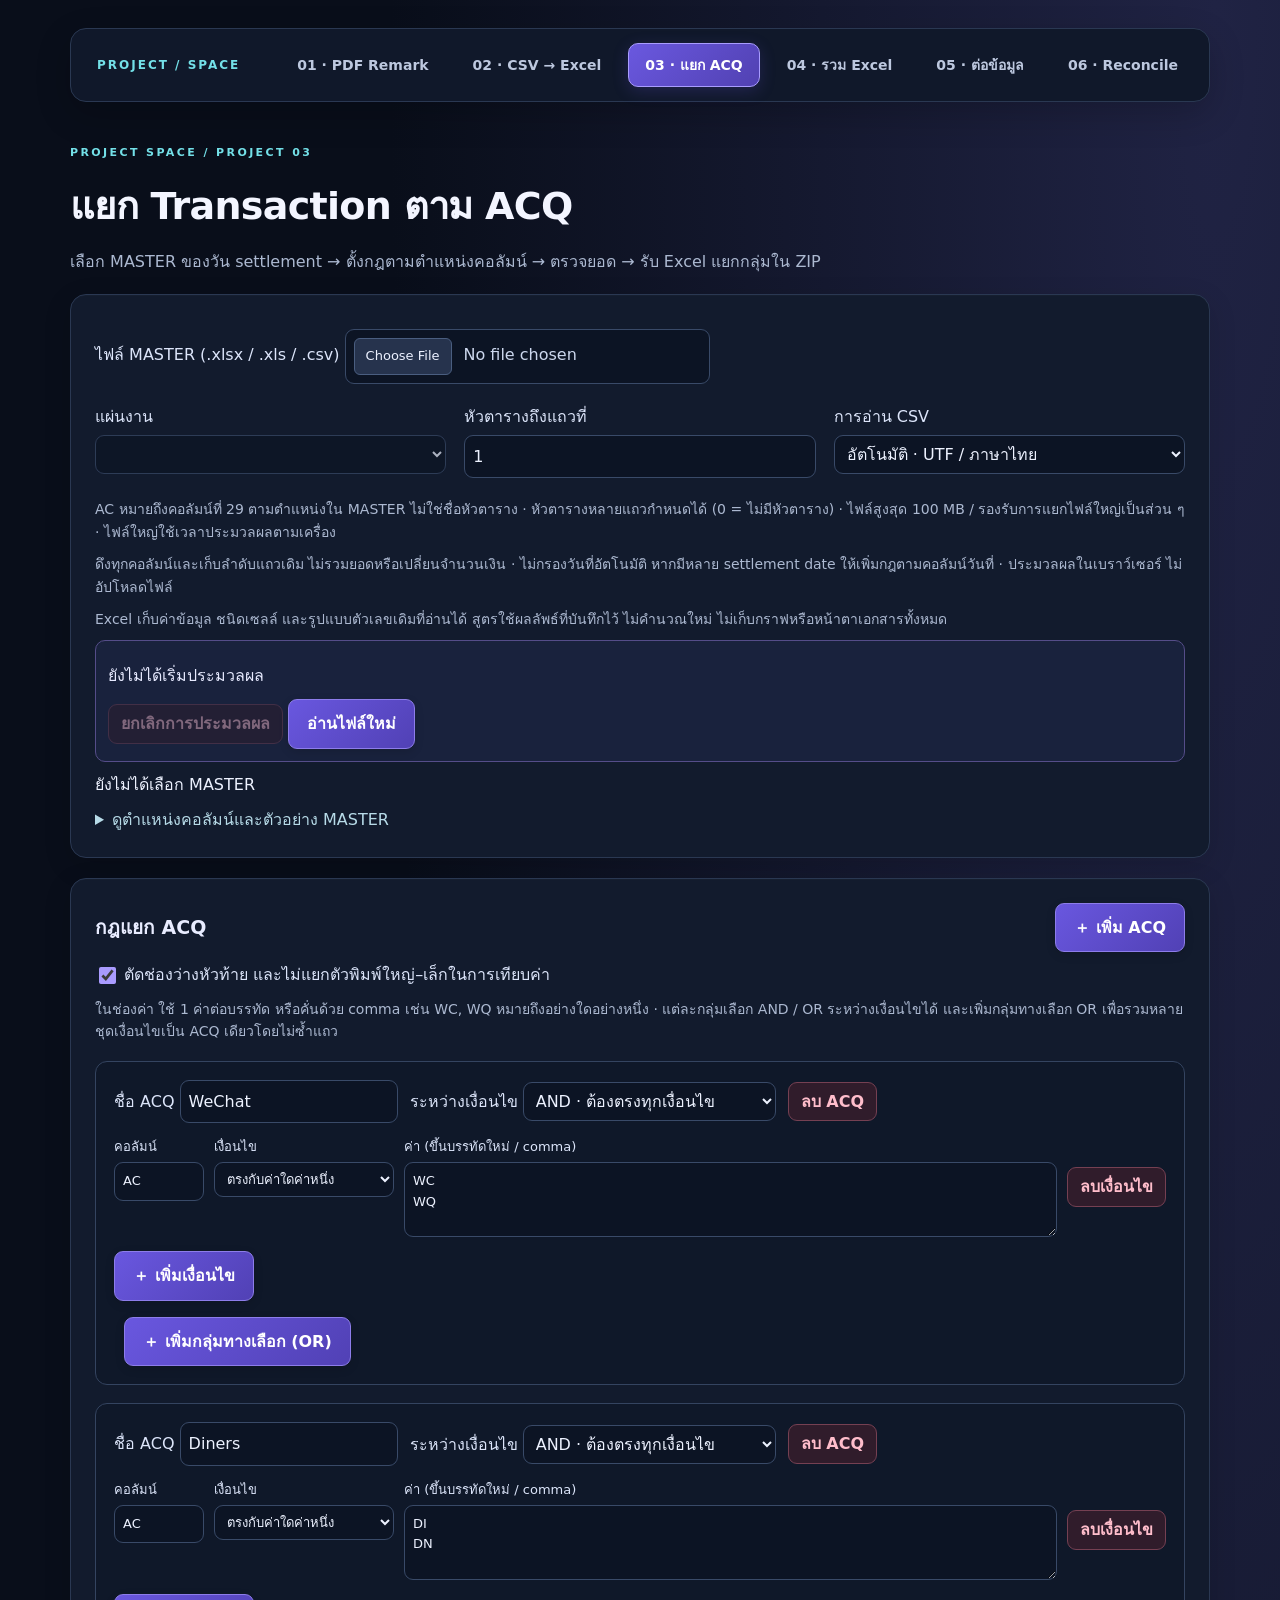
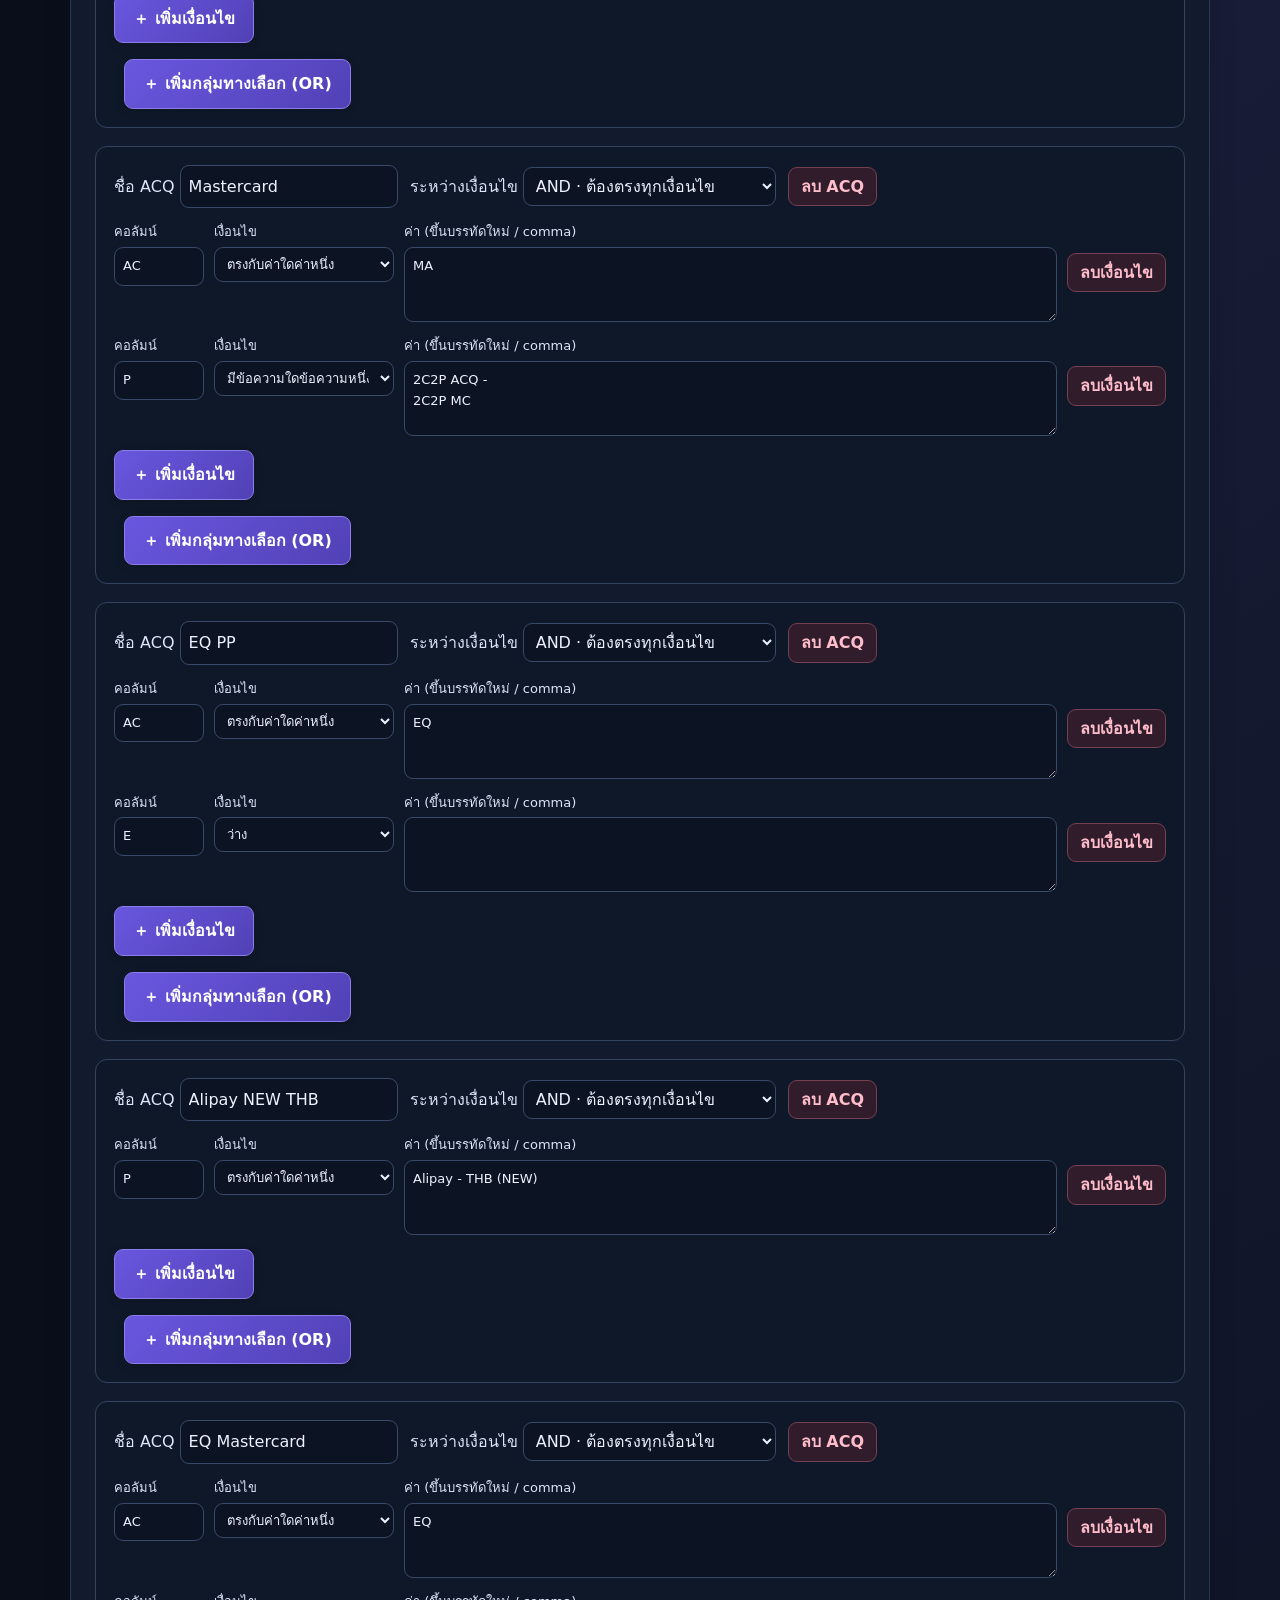
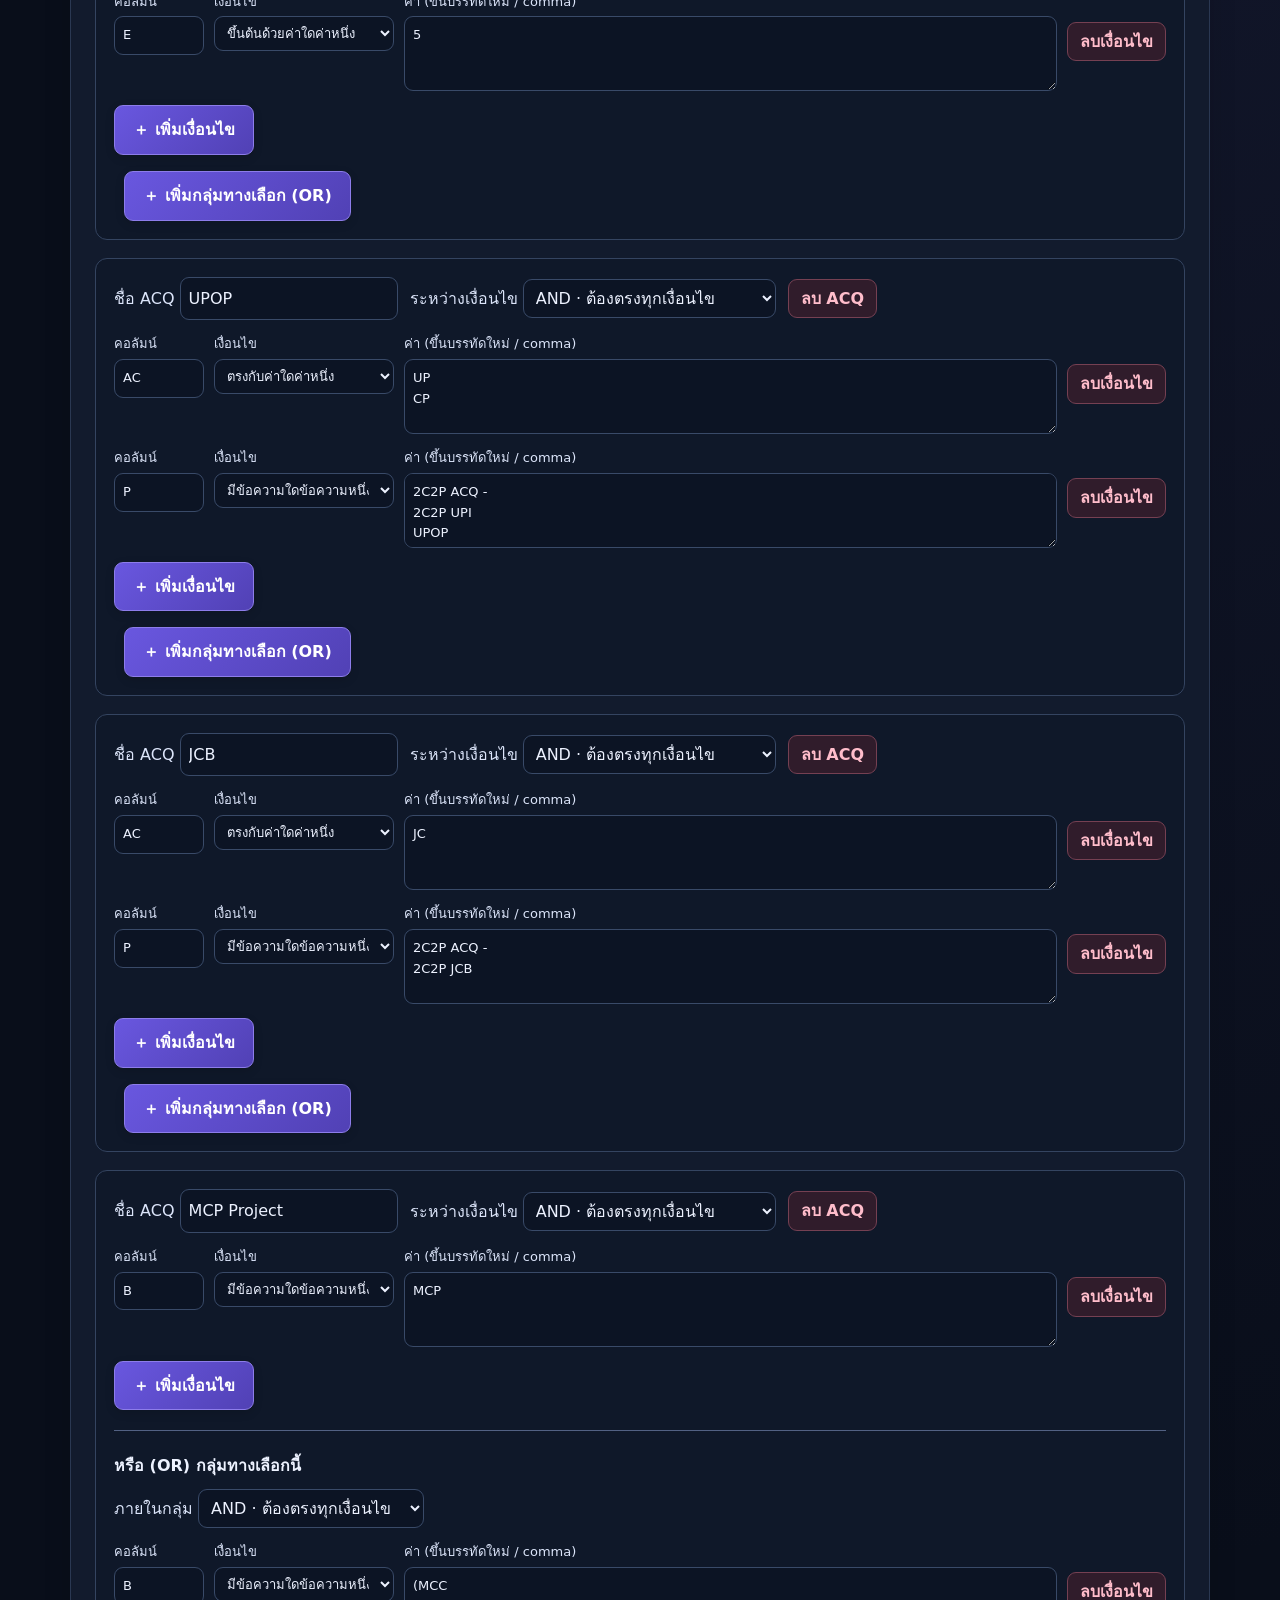
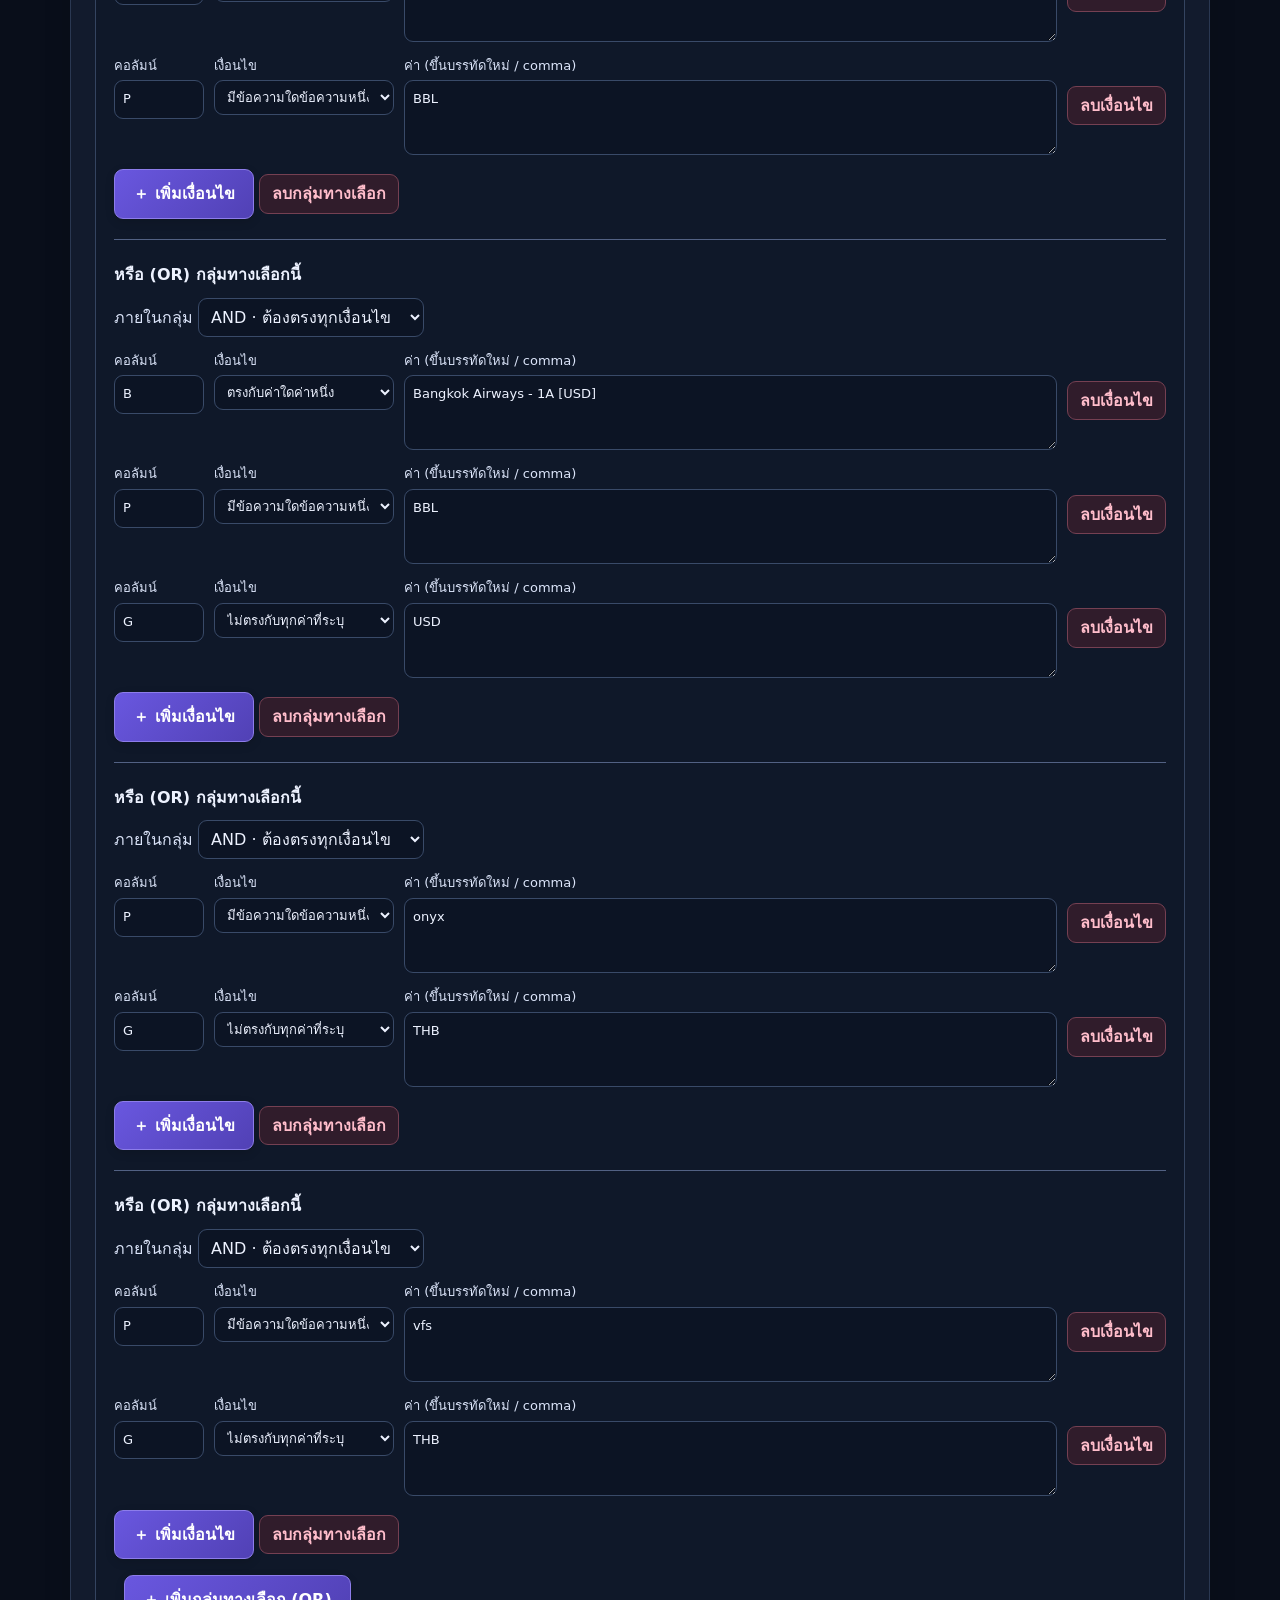
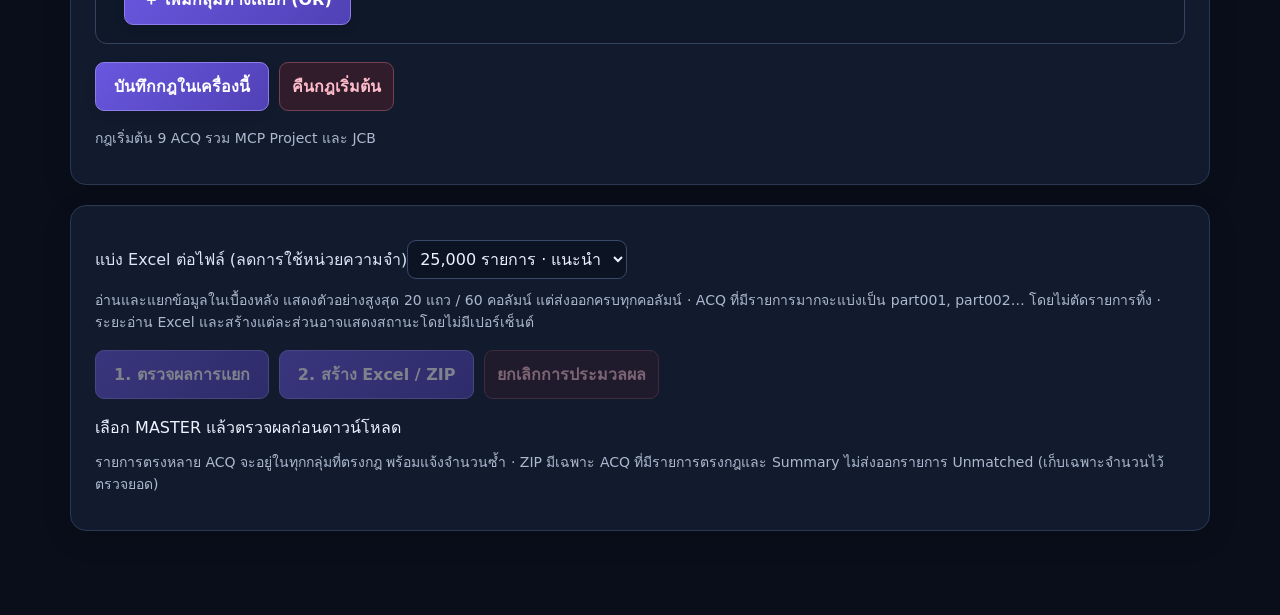
==== acq-split.html @ 9fca5c69 "Remove project 07 funding prototype from website" ====
<!doctype html><html lang="th"><head><meta charset="utf-8"><meta name="viewport" content="width=device-width,initial-scale=1"><title>Project 03 · แยก ACQ</title><link rel="stylesheet" href="style.css"><link rel="stylesheet" href="csv-excel.css"><link rel="stylesheet" href="acq-split.css?v=large-1"><script defer src="vendor/papaparse.min.js"></script><script defer src="vendor/xlsx.full.min.js"></script><script defer src="vendor/jszip.min.js"></script><script defer src="acq-split.js?v=mcp-1"></script><link rel="stylesheet" href="theme.css?v=dark-1"></head><body><main><nav aria-label="เลือกโปรเจกต์"><a href="index.html">01 · PDF Remark</a><a href="csv-excel.html">02 · CSV → Excel</a><a href="acq-split.html" aria-current="page">03 · แยก ACQ</a><a href="merge-excel.html">04 · รวม Excel</a><a href="append-excel.html">05 · ต่อข้อมูล</a><a href="reconcile.html">06 · Reconcile</a></nav><span class="eyebrow">PROJECT SPACE / PROJECT 03</span><h1>แยก Transaction ตาม ACQ</h1><p>เลือก MASTER ของวัน settlement → ตั้งกฎตามตำแหน่งคอลัมน์ → ตรวจยอด → รับ Excel แยกกลุ่มใน ZIP</p><section class="panel"><label>ไฟล์ MASTER (.xlsx / .xls / .csv) <input id="master" type="file" accept=".xlsx,.xls,.csv"></label><div class="csv-controls"><label>แผ่นงาน<select id="masterSheet" disabled></select></label><label>หัวตารางถึงแถวที่<input id="headerEnd" type="number" min="0" max="100" value="1"></label><label>การอ่าน CSV<select id="masterEncoding"><option value="auto">อัตโนมัติ · UTF / ภาษาไทย</option><option value="utf-8">UTF-8</option><option value="windows-874">Windows-874 / TIS-620</option><option value="utf-16le">UTF-16 LE</option><option value="utf-16be">UTF-16 BE</option></select></label></div><p class="muted">AC หมายถึงคอลัมน์ที่ 29 ตามตำแหน่งใน MASTER ไม่ใช่ชื่อหัวตาราง · หัวตารางหลายแถวกำหนดได้ (0 = ไม่มีหัวตาราง) · ไฟล์สูงสุด 100 MB / รองรับการแยกไฟล์ใหญ่เป็นส่วน ๆ · ไฟล์ใหญ่ใช้เวลาประมวลผลตามเครื่อง</p><p class="muted">ดึงทุกคอลัมน์และเก็บลำดับแถวเดิม ไม่รวมยอดหรือเปลี่ยนจำนวนเงิน · ไม่กรองวันที่อัตโนมัติ หากมีหลาย settlement date ให้เพิ่มกฎตามคอลัมน์วันที่ · ประมวลผลในเบราว์เซอร์ ไม่อัปโหลดไฟล์</p><p class="muted">Excel เก็บค่าข้อมูล ชนิดเซลล์ และรูปแบบตัวเลขเดิมที่อ่านได้ สูตรใช้ผลลัพธ์ที่บันทึกไว้ ไม่คำนวณใหม่ ไม่เก็บกราฟหรือหน้าตาเอกสารทั้งหมด</p><div class="work-panel"><p id="workStatus" role="status" aria-live="polite">ยังไม่ได้เริ่มประมวลผล</p><progress id="workProgress" hidden></progress><button id="cancelWork" class="remove" disabled>ยกเลิกการประมวลผล</button> <button id="reloadMaster">อ่านไฟล์ใหม่</button></div><p id="masterInfo" role="status">ยังไม่ได้เลือก MASTER</p><details><summary>ดูตำแหน่งคอลัมน์และตัวอย่าง MASTER</summary><div id="masterPreview" class="csv-preview"></div></details></section><section class="panel"><div class="row"><h2>กฎแยก ACQ</h2><button id="addGroup">＋ เพิ่ม ACQ</button></div><label><input id="normalize" type="checkbox" checked> ตัดช่องว่างหัวท้าย และไม่แยกตัวพิมพ์ใหญ่–เล็กในการเทียบค่า</label><p class="muted">ในช่องค่า ใช้ 1 ค่าต่อบรรทัด หรือคั่นด้วย comma เช่น WC, WQ หมายถึงอย่างใดอย่างหนึ่ง · แต่ละกลุ่มเลือก AND / OR ระหว่างเงื่อนไขได้ และเพิ่มกลุ่มทางเลือก OR เพื่อรวมหลายชุดเงื่อนไขเป็น ACQ เดียวโดยไม่ซ้ำแถว</p><div id="groups"></div><div class="actions"><button id="saveRules">บันทึกกฎในเครื่องนี้</button><button id="resetRules" class="remove">คืนกฎเริ่มต้น</button></div><p id="rulesStatus" role="status" class="muted">กฎเริ่มต้น 9 ACQ รวม MCP Project และ JCB</p></section><section class="panel"><label>แบ่ง Excel ต่อไฟล์ (ลดการใช้หน่วยความจำ)<select id="partRows"><option value="10000">10,000 รายการ</option><option value="25000" selected>25,000 รายการ · แนะนำ</option><option value="50000">50,000 รายการ</option></select></label><p class="muted">อ่านและแยกข้อมูลในเบื้องหลัง แสดงตัวอย่างสูงสุด 20 แถว / 60 คอลัมน์ แต่ส่งออกครบทุกคอลัมน์ · ACQ ที่มีรายการมากจะแบ่งเป็น part001, part002… โดยไม่ตัดรายการทิ้ง · ระยะอ่าน Excel และสร้างแต่ละส่วนอาจแสดงสถานะโดยไม่มีเปอร์เซ็นต์</p><div class="actions"><button id="check" disabled>1. ตรวจผลการแยก</button><button id="exportAcq" disabled>2. สร้าง Excel / ZIP</button><button id="cancelBottom" class="remove" disabled>ยกเลิกการประมวลผล</button><a id="acqDownload" hidden>ดาวน์โหลด ZIP อีกครั้ง</a></div><p id="acqStatus" role="status" aria-live="polite">เลือก MASTER แล้วตรวจผลก่อนดาวน์โหลด</p><p class="muted">รายการตรงหลาย ACQ จะอยู่ในทุกกลุ่มที่ตรงกฎ พร้อมแจ้งจำนวนซ้ำ · ZIP มีเฉพาะ ACQ ที่มีรายการตรงกฎและ Summary ไม่ส่งออกรายการ Unmatched (เก็บเฉพาะจำนวนไว้ตรวจยอด)</p><div id="result"></div></section></main></body></html>
---- style.css ----
*{box-sizing:border-box}body{margin:0;font:16px/1.6 system-ui,sans-serif;background:#f3f5fa;color:#1e2b46}main{max-width:1180px;margin:auto;padding:36px 20px}.eyebrow{font-size:12px;letter-spacing:2px;color:#5262c6;font-weight:bold}h1{margin:8px 0;font-size:34px}h2{margin:0;font-size:19px;overflow-wrap:anywhere}p{margin:10px 0}.panel,.item{background:white;border:1px solid #dce2ee;padding:24px;border-radius:16px;margin:20px 0}.muted{color:#66738b;font-size:14px}.upload,button{background:#4b59d6;color:white;border:0;border-radius:9px;padding:11px 18px;font:inherit;cursor:pointer;display:inline-block}button:disabled{opacity:.5;cursor:not-allowed}.upload input{display:block;margin-top:10px;max-width:100%}.row{display:flex;align-items:center;justify-content:space-between;gap:12px}.remove{background:#fcecec;color:#b32c40;padding:6px 12px}.editor{display:grid;grid-template-columns:300px minmax(0,1fr);gap:24px;margin-top:20px}label{display:block;margin:10px 0}input,textarea,select{font:inherit;padding:8px;border:1px solid #cbd3e4;border-radius:7px;max-width:100%}textarea{width:100%;min-height:160px;resize:vertical}input[type=number]{width:90px}.stage{position:relative;line-height:0;background:#eee;cursor:crosshair;align-self:start;overflow:hidden;border:1px solid #d3dae7}.stage canvas{display:block;width:100%;height:auto}.overlay{position:absolute;pointer-events:none;line-height:0;outline:1px dashed #5a64db}.overlay canvas{width:100%;height:100%}.error{color:#b42318!important}.note{font-size:13px;min-height:24px}.footer{display:flex;align-items:center;gap:18px;flex-wrap:wrap}.footer p{width:100%}#download{color:#384ac4}#status{white-space:pre-line}@media(max-width:750px){.editor{grid-template-columns:1fr}.panel,.item{padding:16px}main{padding:24px 12px}}
.slot-grid{display:grid;grid-template-columns:1fr 1fr;gap:24px}.slot-grid input[type=file]{display:block;width:100%;margin-top:10px}.slot-grid textarea{display:block;margin-top:10px;min-height:100px}.details{margin-top:16px}.details summary{cursor:pointer;color:#394ac2;font-weight:600}.item [hidden]{display:none!important}@media(max-width:750px){.slot-grid{grid-template-columns:1fr;gap:0}}
---- csv-excel.css ----
nav{display:flex;gap:12px;flex-wrap:wrap;margin-bottom:28px}nav a{padding:10px 16px;border:1px solid #d5dced;border-radius:9px;text-decoration:none;color:#4052b8;background:white}nav a[aria-current]{background:#4b59d6;color:white}.csv-controls{display:flex;flex-wrap:wrap;gap:18px}.csv-controls label{flex:1;min-width:180px}.csv-controls select,.csv-controls input{display:block;width:100%;margin-top:5px}.csv-preview{overflow:auto;max-height:290px;margin-top:14px}.csv-preview table{border-collapse:collapse;font-size:13px;min-width:100%}.csv-preview td{border:1px solid #dce2ee;padding:5px 9px;white-space:pre-wrap;min-width:90px}.csv-preview tr:first-child{background:#f0f3fc}.csv-info{font-size:14px;color:#586784}.csv-error{color:#b42318}.filename{overflow-wrap:anywhere}
.column-types{display:grid;grid-template-columns:repeat(auto-fit,minmax(210px,1fr));gap:12px;margin-top:12px}.column-types label{min-width:0;margin:0;padding:12px;border:1px solid #394a68;border-radius:9px}.column-types span,.column-types small{display:block;overflow-wrap:anywhere}.column-types select{width:100%;margin:8px 0}.column-types small{font-size:12px}.type-details{margin:18px 0}

.csv-preview td[data-type="number"]{text-align:right;font-variant-numeric:tabular-nums}
---- acq-split.css ----
.acq-group{border:1px solid #dce2ee;border-radius:12px;padding:18px;margin:18px 0;background:#fafbff}.group-head{display:flex;gap:12px;align-items:center;flex-wrap:wrap}.group-head input{flex:1;min-width:120px}.condition{display:grid;grid-template-columns:90px 180px minmax(140px,1fr) auto;align-items:start;gap:10px;margin:14px 0}.condition textarea{min-height:70px;height:75px}.condition label{margin:0;font-size:13px}.condition input,.condition select,.condition textarea{display:block;width:100%;margin-top:4px}.actions{display:flex;flex-wrap:wrap;gap:10px;margin:16px 0}.condition .remove{align-self:center}#masterInfo{white-space:pre-line}#result table{border-collapse:collapse;width:100%}#result th,#result td{padding:8px;border:1px solid #dce2ee;text-align:left}#result details{margin:15px 0}.col-heading{font-weight:bold;background:#e9edfc}.group-head label{margin:0}@media(max-width:700px){.condition{grid-template-columns:80px 1fr}.condition label:nth-child(3){grid-column:1/3}.condition button{grid-column:2}.group-head{align-items:stretch}}

.work-panel{position:sticky;top:8px;background:#eef1ff;border:1px solid #cbd3f2;border-radius:10px;padding:12px;z-index:2}.work-panel progress{display:block;width:100%;height:16px;margin:8px 0}.work-panel [hidden]{display:none}

.alternative{border-top:1px solid #526183;margin-top:20px;padding-top:12px}.add-alternative{margin:16px 0 0 10px}
---- theme.css ----
:root{color-scheme:dark;--bg:#090e1a;--surface:#121b2d;--field:#0c1424;--border:#2a3852;--text:#edf2ff;--muted:#acb9d1;--accent:#9c91ff;--cyan:#73e0e8}body{background:radial-gradient(ellipse at 95% 0,#202344 0,transparent 48%),var(--bg);color:var(--text);min-height:100vh}main{padding-top:28px;padding-bottom:64px}a{color:#b6adff}a:hover{color:#d4ceff}nav{display:flex;align-items:center;gap:10px;flex-wrap:wrap;margin:0 0 36px;padding:14px;border:1px solid var(--border);border-radius:16px;background:#10182a;box-shadow:0 12px 35px #0003}nav::before{content:'PROJECT / SPACE';font-size:12px;font-weight:800;letter-spacing:2px;color:var(--cyan);margin-right:auto;padding:0 12px}nav a{display:inline-flex;align-items:center;justify-content:center;min-height:44px;padding:10px 16px;background:transparent;border:1px solid transparent;border-radius:10px;text-decoration:none;font-size:14px;font-weight:600;color:#bdc8df;transition:background .15s,border-color .15s,color .15s}nav a:hover{background:#202b44;border-color:#415273;color:white}nav a[aria-current="page"]{background:linear-gradient(135deg,#6a58df,#5141b2);color:white;border-color:#a99cff;box-shadow:0 4px 16px #6652d538}.eyebrow{color:var(--cyan);font-size:11px;letter-spacing:2.4px}h1{color:#f3f5ff;font-size:clamp(27px,4vw,38px);letter-spacing:-.7px;margin:12px 0}h2{color:#e8ecff}main>p{color:var(--muted)}.panel,.item{background:var(--surface);border-color:var(--border);box-shadow:0 8px 28px #0002,inset 0 1px #ffffff04}.muted,.csv-info{color:var(--muted)}label{color:#dce5fa}input,textarea,select{background:var(--field);color:var(--text);border:1px solid #394a68;border-radius:9px;accent-color:#a99bff}input::placeholder,textarea::placeholder{color:#8f9eb8}input:focus,textarea:focus,select:focus{outline:2px solid #9c91ff;outline-offset:2px;border-color:var(--accent)}:focus-visible{outline:2px solid var(--cyan);outline-offset:4px}button,.upload{background:linear-gradient(135deg,#6957df,#5141b5);color:white;border:1px solid #8d7dea;box-shadow:0 3px 10px #0002;font-weight:600}button:hover:not(:disabled),.upload:hover{background:#7763ec;border-color:#c4baff}button:disabled{opacity:.45;box-shadow:none}.remove{background:#301c2b;color:#ffbdcb;border:1px solid #754052;box-shadow:none}.remove:hover:not(:disabled){background:#512a3c;border-color:#c2768d}input[type=file]{background:var(--field);color:#ccd7ed}input[type=file]::file-selector-button{font:inherit;font-size:13px;background:#26334d;color:#ecf1ff;border:1px solid #4a5e80;border-radius:6px;padding:7px 11px;margin-right:12px;cursor:pointer}.upload input{border-color:#8d7dea}.details summary,summary{color:#b7dbe8}.details summary{color:#b8adff}.note{color:#b6c4dc}.error,.csv-error{color:#ffb1ad!important}.acq-group{background:#0f1829;border-color:#344460}.work-panel{background:#19223d;border-color:#554d89;color:#e7eaff}.work-panel p{color:#e7eaff}.work-panel progress{accent-color:#aa9aff}.csv-preview{border-radius:9px;scrollbar-color:#485773 #101827}.csv-preview td,#result th,#result td{border-color:#34425b}.csv-preview tr:first-child,.col-heading{background:#24304b;color:#e5eaff}#result>table tr:first-child{background:#24304b}#result>table tr:nth-child(even){background:#172238}#download,#csvDownload,#acqDownload{color:#8de2df;font-weight:600}.stage{background:white;border-color:#647390;border-radius:6px}.overlay{outline-color:#7763ec}input[type=checkbox]{width:17px;height:17px;vertical-align:middle}.footer{border-top:2px solid #6656b8}::selection{background:#6656b8;color:white}@media(max-width:780px){nav::before{width:100%;margin:0;padding:2px 6px 8px}nav a{flex:1;padding:9px 10px;font-size:13px}nav{padding:10px;gap:6px;margin-bottom:26px}main{padding-top:16px}.row{flex-wrap:wrap}}@media(prefers-reduced-motion:reduce){nav a{transition:none}}
.upload{max-width:100%;overflow-wrap:anywhere}.upload input{width:100%;min-width:0}.slot-grid>*{min-width:0}
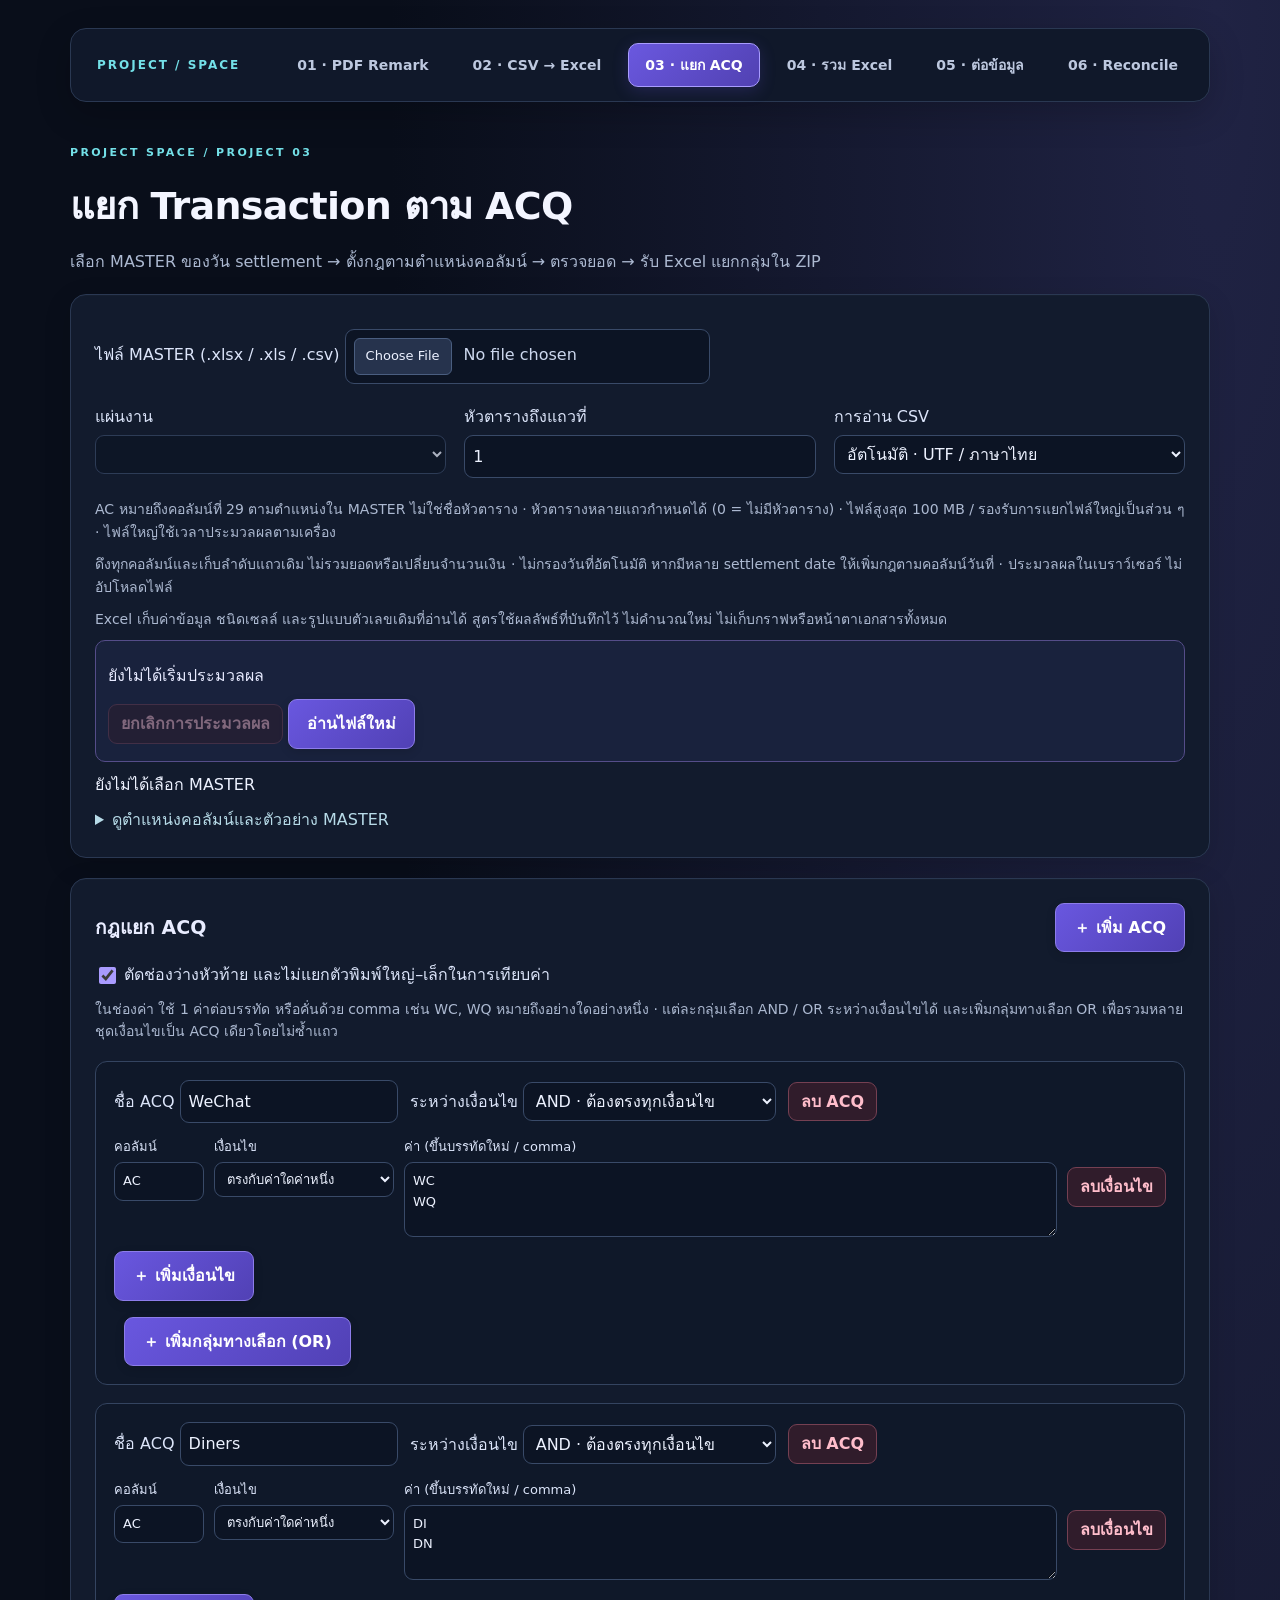
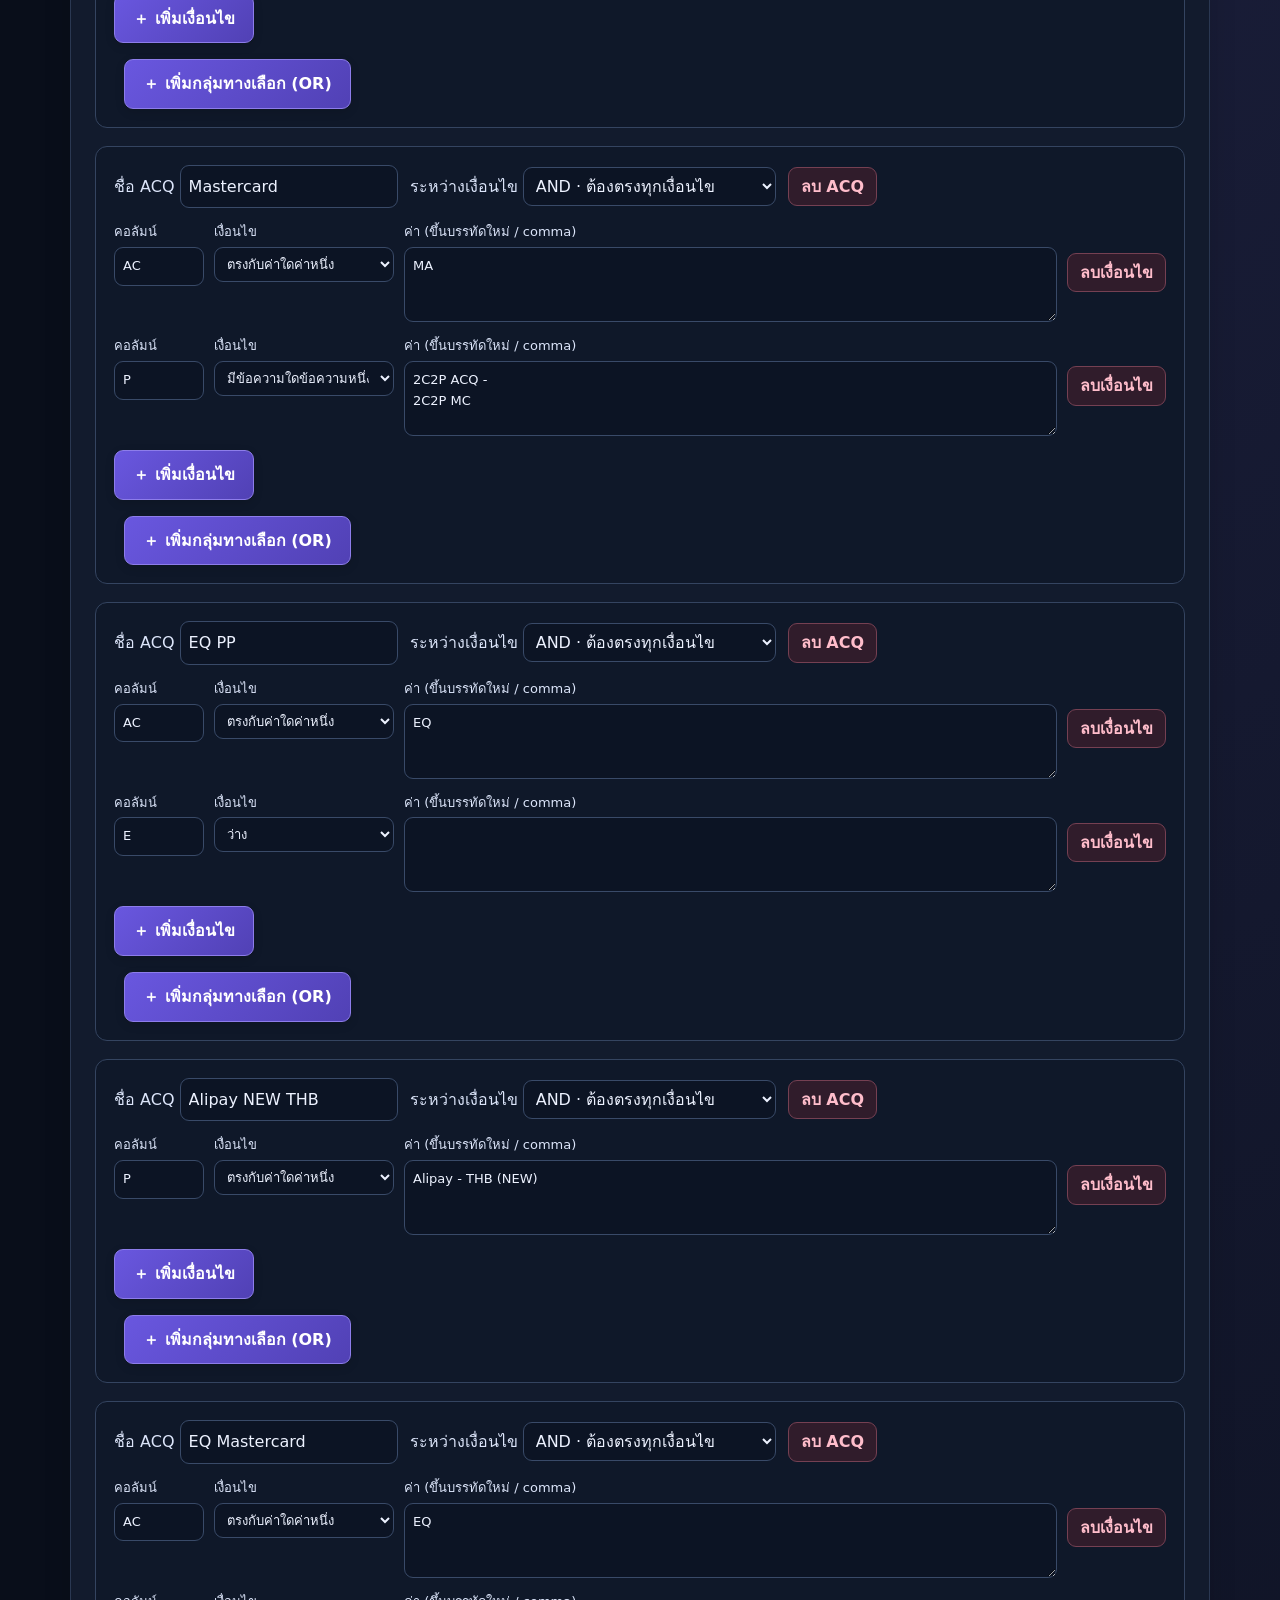
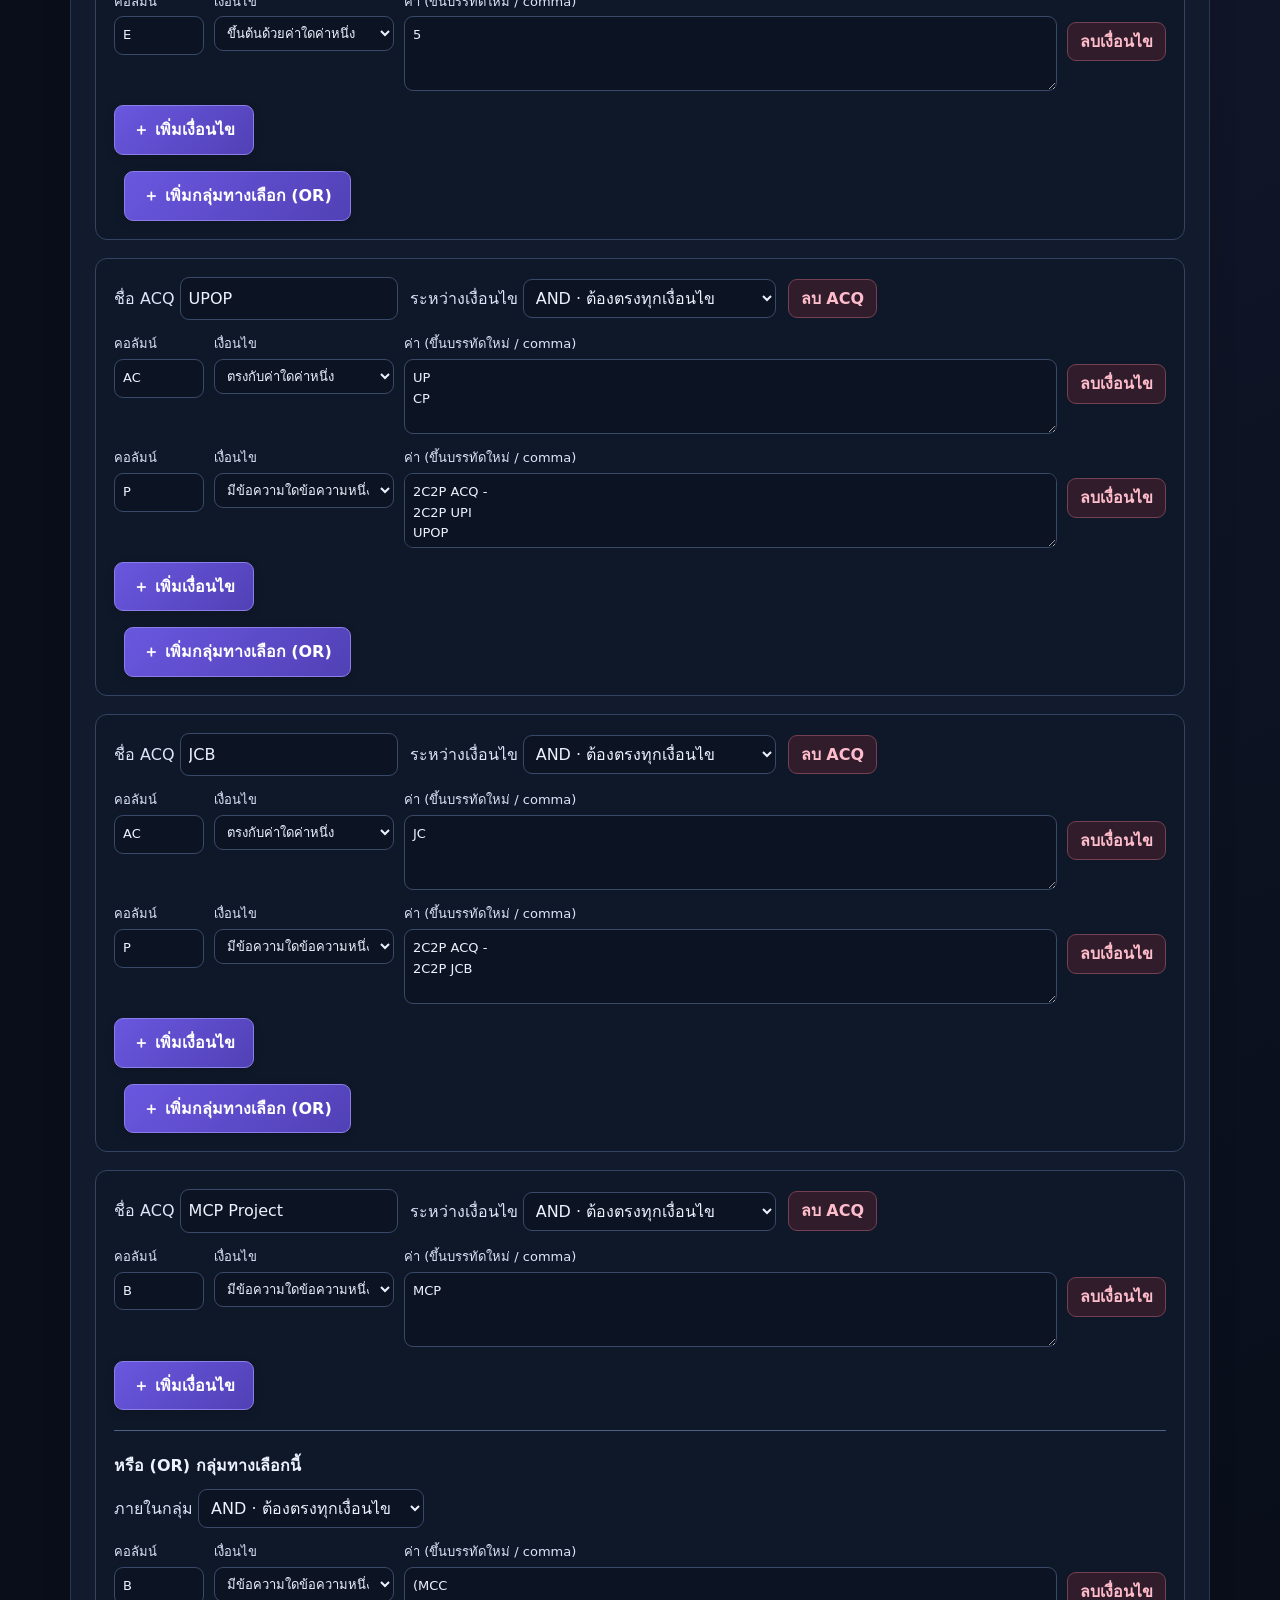
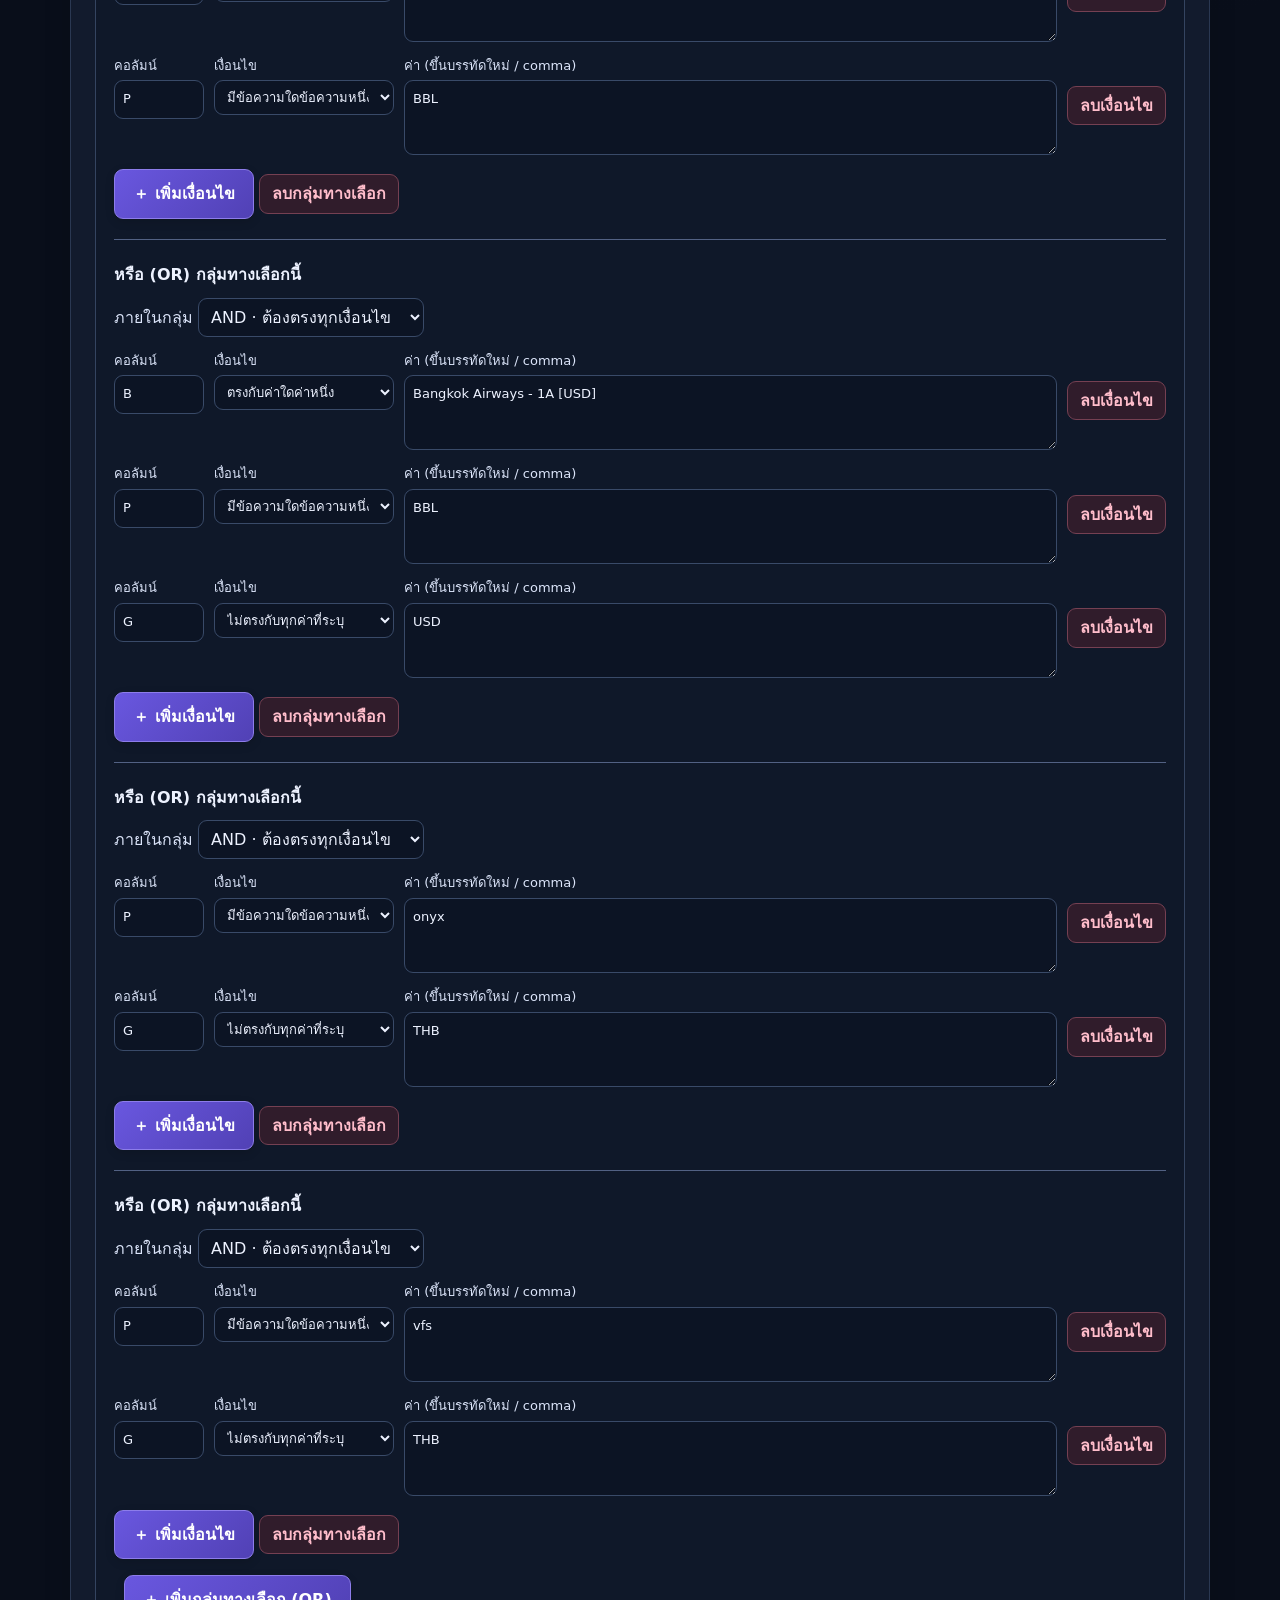
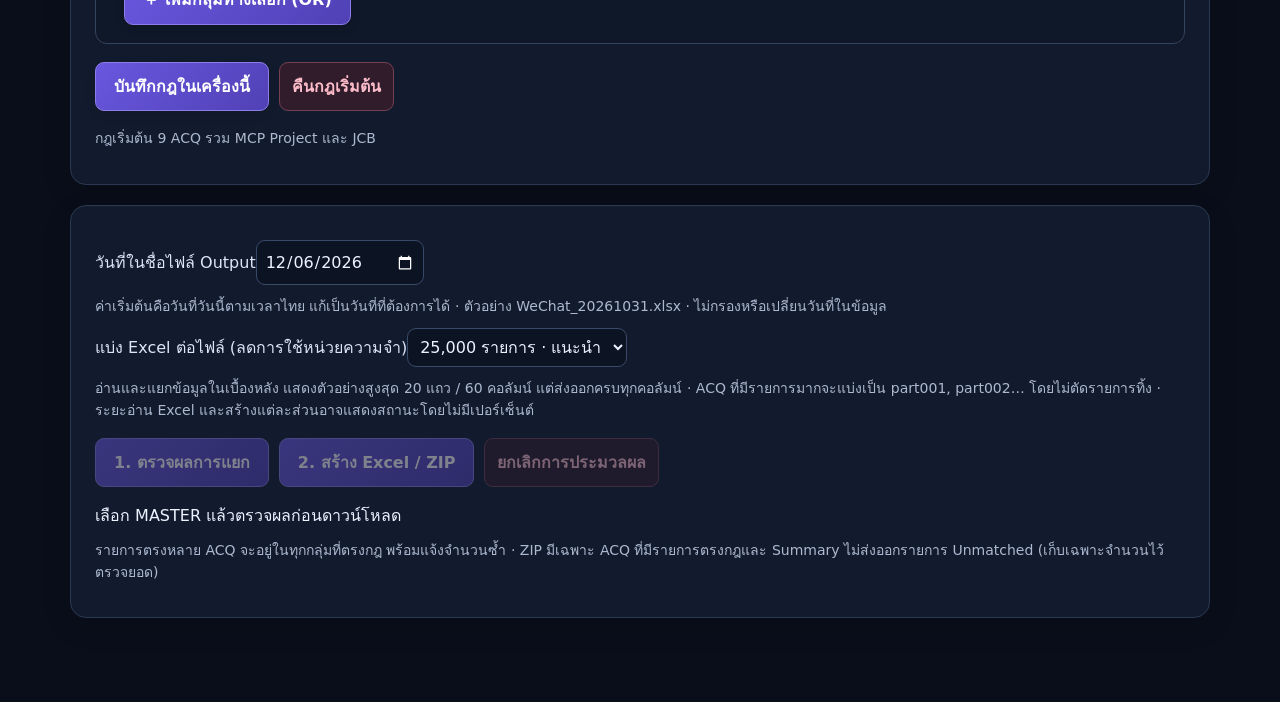
==== commit c7ee33e4: "Add selectable date to each ACQ output filename" ====
--- a/acq-split.html
+++ b/acq-split.html
@@ -1 +1 @@
-<!doctype html><html lang="th"><head><meta charset="utf-8"><meta name="viewport" content="width=device-width,initial-scale=1"><title>Project 03 · แยก ACQ</title><link rel="stylesheet" href="style.css"><link rel="stylesheet" href="csv-excel.css"><link rel="stylesheet" href="acq-split.css?v=large-1"><script defer src="vendor/papaparse.min.js"></script><script defer src="vendor/xlsx.full.min.js"></script><script defer src="vendor/jszip.min.js"></script><script defer src="acq-split.js?v=mcp-1"></script><link rel="stylesheet" href="theme.css?v=dark-1"></head><body><main><nav aria-label="เลือกโปรเจกต์"><a href="index.html">01 · PDF Remark</a><a href="csv-excel.html">02 · CSV → Excel</a><a href="acq-split.html" aria-current="page">03 · แยก ACQ</a><a href="merge-excel.html">04 · รวม Excel</a><a href="append-excel.html">05 · ต่อข้อมูล</a><a href="reconcile.html">06 · Reconcile</a></nav><span class="eyebrow">PROJECT SPACE / PROJECT 03</span><h1>แยก Transaction ตาม ACQ</h1><p>เลือก MASTER ของวัน settlement → ตั้งกฎตามตำแหน่งคอลัมน์ → ตรวจยอด → รับ Excel แยกกลุ่มใน ZIP</p><section class="panel"><label>ไฟล์ MASTER (.xlsx / .xls / .csv) <input id="master" type="file" accept=".xlsx,.xls,.csv"></label><div class="csv-controls"><label>แผ่นงาน<select id="masterSheet" disabled></select></label><label>หัวตารางถึงแถวที่<input id="headerEnd" type="number" min="0" max="100" value="1"></label><label>การอ่าน CSV<select id="masterEncoding"><option value="auto">อัตโนมัติ · UTF / ภาษาไทย</option><option value="utf-8">UTF-8</option><option value="windows-874">Windows-874 / TIS-620</option><option value="utf-16le">UTF-16 LE</option><option value="utf-16be">UTF-16 BE</option></select></label></div><p class="muted">AC หมายถึงคอลัมน์ที่ 29 ตามตำแหน่งใน MASTER ไม่ใช่ชื่อหัวตาราง · หัวตารางหลายแถวกำหนดได้ (0 = ไม่มีหัวตาราง) · ไฟล์สูงสุด 100 MB / รองรับการแยกไฟล์ใหญ่เป็นส่วน ๆ · ไฟล์ใหญ่ใช้เวลาประมวลผลตามเครื่อง</p><p class="muted">ดึงทุกคอลัมน์และเก็บลำดับแถวเดิม ไม่รวมยอดหรือเปลี่ยนจำนวนเงิน · ไม่กรองวันที่อัตโนมัติ หากมีหลาย settlement date ให้เพิ่มกฎตามคอลัมน์วันที่ · ประมวลผลในเบราว์เซอร์ ไม่อัปโหลดไฟล์</p><p class="muted">Excel เก็บค่าข้อมูล ชนิดเซลล์ และรูปแบบตัวเลขเดิมที่อ่านได้ สูตรใช้ผลลัพธ์ที่บันทึกไว้ ไม่คำนวณใหม่ ไม่เก็บกราฟหรือหน้าตาเอกสารทั้งหมด</p><div class="work-panel"><p id="workStatus" role="status" aria-live="polite">ยังไม่ได้เริ่มประมวลผล</p><progress id="workProgress" hidden></progress><button id="cancelWork" class="remove" disabled>ยกเลิกการประมวลผล</button> <button id="reloadMaster">อ่านไฟล์ใหม่</button></div><p id="masterInfo" role="status">ยังไม่ได้เลือก MASTER</p><details><summary>ดูตำแหน่งคอลัมน์และตัวอย่าง MASTER</summary><div id="masterPreview" class="csv-preview"></div></details></section><section class="panel"><div class="row"><h2>กฎแยก ACQ</h2><button id="addGroup">＋ เพิ่ม ACQ</button></div><label><input id="normalize" type="checkbox" checked> ตัดช่องว่างหัวท้าย และไม่แยกตัวพิมพ์ใหญ่–เล็กในการเทียบค่า</label><p class="muted">ในช่องค่า ใช้ 1 ค่าต่อบรรทัด หรือคั่นด้วย comma เช่น WC, WQ หมายถึงอย่างใดอย่างหนึ่ง · แต่ละกลุ่มเลือก AND / OR ระหว่างเงื่อนไขได้ และเพิ่มกลุ่มทางเลือก OR เพื่อรวมหลายชุดเงื่อนไขเป็น ACQ เดียวโดยไม่ซ้ำแถว</p><div id="groups"></div><div class="actions"><button id="saveRules">บันทึกกฎในเครื่องนี้</button><button id="resetRules" class="remove">คืนกฎเริ่มต้น</button></div><p id="rulesStatus" role="status" class="muted">กฎเริ่มต้น 9 ACQ รวม MCP Project และ JCB</p></section><section class="panel"><label>แบ่ง Excel ต่อไฟล์ (ลดการใช้หน่วยความจำ)<select id="partRows"><option value="10000">10,000 รายการ</option><option value="25000" selected>25,000 รายการ · แนะนำ</option><option value="50000">50,000 รายการ</option></select></label><p class="muted">อ่านและแยกข้อมูลในเบื้องหลัง แสดงตัวอย่างสูงสุด 20 แถว / 60 คอลัมน์ แต่ส่งออกครบทุกคอลัมน์ · ACQ ที่มีรายการมากจะแบ่งเป็น part001, part002… โดยไม่ตัดรายการทิ้ง · ระยะอ่าน Excel และสร้างแต่ละส่วนอาจแสดงสถานะโดยไม่มีเปอร์เซ็นต์</p><div class="actions"><button id="check" disabled>1. ตรวจผลการแยก</button><button id="exportAcq" disabled>2. สร้าง Excel / ZIP</button><button id="cancelBottom" class="remove" disabled>ยกเลิกการประมวลผล</button><a id="acqDownload" hidden>ดาวน์โหลด ZIP อีกครั้ง</a></div><p id="acqStatus" role="status" aria-live="polite">เลือก MASTER แล้วตรวจผลก่อนดาวน์โหลด</p><p class="muted">รายการตรงหลาย ACQ จะอยู่ในทุกกลุ่มที่ตรงกฎ พร้อมแจ้งจำนวนซ้ำ · ZIP มีเฉพาะ ACQ ที่มีรายการตรงกฎและ Summary ไม่ส่งออกรายการ Unmatched (เก็บเฉพาะจำนวนไว้ตรวจยอด)</p><div id="result"></div></section></main></body></html>
+<!doctype html><html lang="th"><head><meta charset="utf-8"><meta name="viewport" content="width=device-width,initial-scale=1"><title>Project 03 · แยก ACQ</title><link rel="stylesheet" href="style.css"><link rel="stylesheet" href="csv-excel.css"><link rel="stylesheet" href="acq-split.css?v=large-1"><script defer src="vendor/papaparse.min.js"></script><script defer src="vendor/xlsx.full.min.js"></script><script defer src="vendor/jszip.min.js"></script><script defer src="acq-split.js?v=dated-1"></script><link rel="stylesheet" href="theme.css?v=dark-1"></head><body><main><nav aria-label="เลือกโปรเจกต์"><a href="index.html">01 · PDF Remark</a><a href="csv-excel.html">02 · CSV → Excel</a><a href="acq-split.html" aria-current="page">03 · แยก ACQ</a><a href="merge-excel.html">04 · รวม Excel</a><a href="append-excel.html">05 · ต่อข้อมูล</a><a href="reconcile.html">06 · Reconcile</a></nav><span class="eyebrow">PROJECT SPACE / PROJECT 03</span><h1>แยก Transaction ตาม ACQ</h1><p>เลือก MASTER ของวัน settlement → ตั้งกฎตามตำแหน่งคอลัมน์ → ตรวจยอด → รับ Excel แยกกลุ่มใน ZIP</p><section class="panel"><label>ไฟล์ MASTER (.xlsx / .xls / .csv) <input id="master" type="file" accept=".xlsx,.xls,.csv"></label><div class="csv-controls"><label>แผ่นงาน<select id="masterSheet" disabled></select></label><label>หัวตารางถึงแถวที่<input id="headerEnd" type="number" min="0" max="100" value="1"></label><label>การอ่าน CSV<select id="masterEncoding"><option value="auto">อัตโนมัติ · UTF / ภาษาไทย</option><option value="utf-8">UTF-8</option><option value="windows-874">Windows-874 / TIS-620</option><option value="utf-16le">UTF-16 LE</option><option value="utf-16be">UTF-16 BE</option></select></label></div><p class="muted">AC หมายถึงคอลัมน์ที่ 29 ตามตำแหน่งใน MASTER ไม่ใช่ชื่อหัวตาราง · หัวตารางหลายแถวกำหนดได้ (0 = ไม่มีหัวตาราง) · ไฟล์สูงสุด 100 MB / รองรับการแยกไฟล์ใหญ่เป็นส่วน ๆ · ไฟล์ใหญ่ใช้เวลาประมวลผลตามเครื่อง</p><p class="muted">ดึงทุกคอลัมน์และเก็บลำดับแถวเดิม ไม่รวมยอดหรือเปลี่ยนจำนวนเงิน · ไม่กรองวันที่อัตโนมัติ หากมีหลาย settlement date ให้เพิ่มกฎตามคอลัมน์วันที่ · ประมวลผลในเบราว์เซอร์ ไม่อัปโหลดไฟล์</p><p class="muted">Excel เก็บค่าข้อมูล ชนิดเซลล์ และรูปแบบตัวเลขเดิมที่อ่านได้ สูตรใช้ผลลัพธ์ที่บันทึกไว้ ไม่คำนวณใหม่ ไม่เก็บกราฟหรือหน้าตาเอกสารทั้งหมด</p><div class="work-panel"><p id="workStatus" role="status" aria-live="polite">ยังไม่ได้เริ่มประมวลผล</p><progress id="workProgress" hidden></progress><button id="cancelWork" class="remove" disabled>ยกเลิกการประมวลผล</button> <button id="reloadMaster">อ่านไฟล์ใหม่</button></div><p id="masterInfo" role="status">ยังไม่ได้เลือก MASTER</p><details><summary>ดูตำแหน่งคอลัมน์และตัวอย่าง MASTER</summary><div id="masterPreview" class="csv-preview"></div></details></section><section class="panel"><div class="row"><h2>กฎแยก ACQ</h2><button id="addGroup">＋ เพิ่ม ACQ</button></div><label><input id="normalize" type="checkbox" checked> ตัดช่องว่างหัวท้าย และไม่แยกตัวพิมพ์ใหญ่–เล็กในการเทียบค่า</label><p class="muted">ในช่องค่า ใช้ 1 ค่าต่อบรรทัด หรือคั่นด้วย comma เช่น WC, WQ หมายถึงอย่างใดอย่างหนึ่ง · แต่ละกลุ่มเลือก AND / OR ระหว่างเงื่อนไขได้ และเพิ่มกลุ่มทางเลือก OR เพื่อรวมหลายชุดเงื่อนไขเป็น ACQ เดียวโดยไม่ซ้ำแถว</p><div id="groups"></div><div class="actions"><button id="saveRules">บันทึกกฎในเครื่องนี้</button><button id="resetRules" class="remove">คืนกฎเริ่มต้น</button></div><p id="rulesStatus" role="status" class="muted">กฎเริ่มต้น 9 ACQ รวม MCP Project และ JCB</p></section><section class="panel"><label>วันที่ในชื่อไฟล์ Output<input id="outputDate" type="date" required></label><p class="muted">ค่าเริ่มต้นคือวันที่วันนี้ตามเวลาไทย แก้เป็นวันที่ที่ต้องการได้ · ตัวอย่าง WeChat_20261031.xlsx · ไม่กรองหรือเปลี่ยนวันที่ในข้อมูล</p><label>แบ่ง Excel ต่อไฟล์ (ลดการใช้หน่วยความจำ)<select id="partRows"><option value="10000">10,000 รายการ</option><option value="25000" selected>25,000 รายการ · แนะนำ</option><option value="50000">50,000 รายการ</option></select></label><p class="muted">อ่านและแยกข้อมูลในเบื้องหลัง แสดงตัวอย่างสูงสุด 20 แถว / 60 คอลัมน์ แต่ส่งออกครบทุกคอลัมน์ · ACQ ที่มีรายการมากจะแบ่งเป็น part001, part002… โดยไม่ตัดรายการทิ้ง · ระยะอ่าน Excel และสร้างแต่ละส่วนอาจแสดงสถานะโดยไม่มีเปอร์เซ็นต์</p><div class="actions"><button id="check" disabled>1. ตรวจผลการแยก</button><button id="exportAcq" disabled>2. สร้าง Excel / ZIP</button><button id="cancelBottom" class="remove" disabled>ยกเลิกการประมวลผล</button><a id="acqDownload" hidden>ดาวน์โหลด ZIP อีกครั้ง</a></div><p id="acqStatus" role="status" aria-live="polite">เลือก MASTER แล้วตรวจผลก่อนดาวน์โหลด</p><p class="muted">รายการตรงหลาย ACQ จะอยู่ในทุกกลุ่มที่ตรงกฎ พร้อมแจ้งจำนวนซ้ำ · ZIP มีเฉพาะ ACQ ที่มีรายการตรงกฎและ Summary ไม่ส่งออกรายการ Unmatched (เก็บเฉพาะจำนวนไว้ตรวจยอด)</p><div id="result"></div></section></main></body></html>
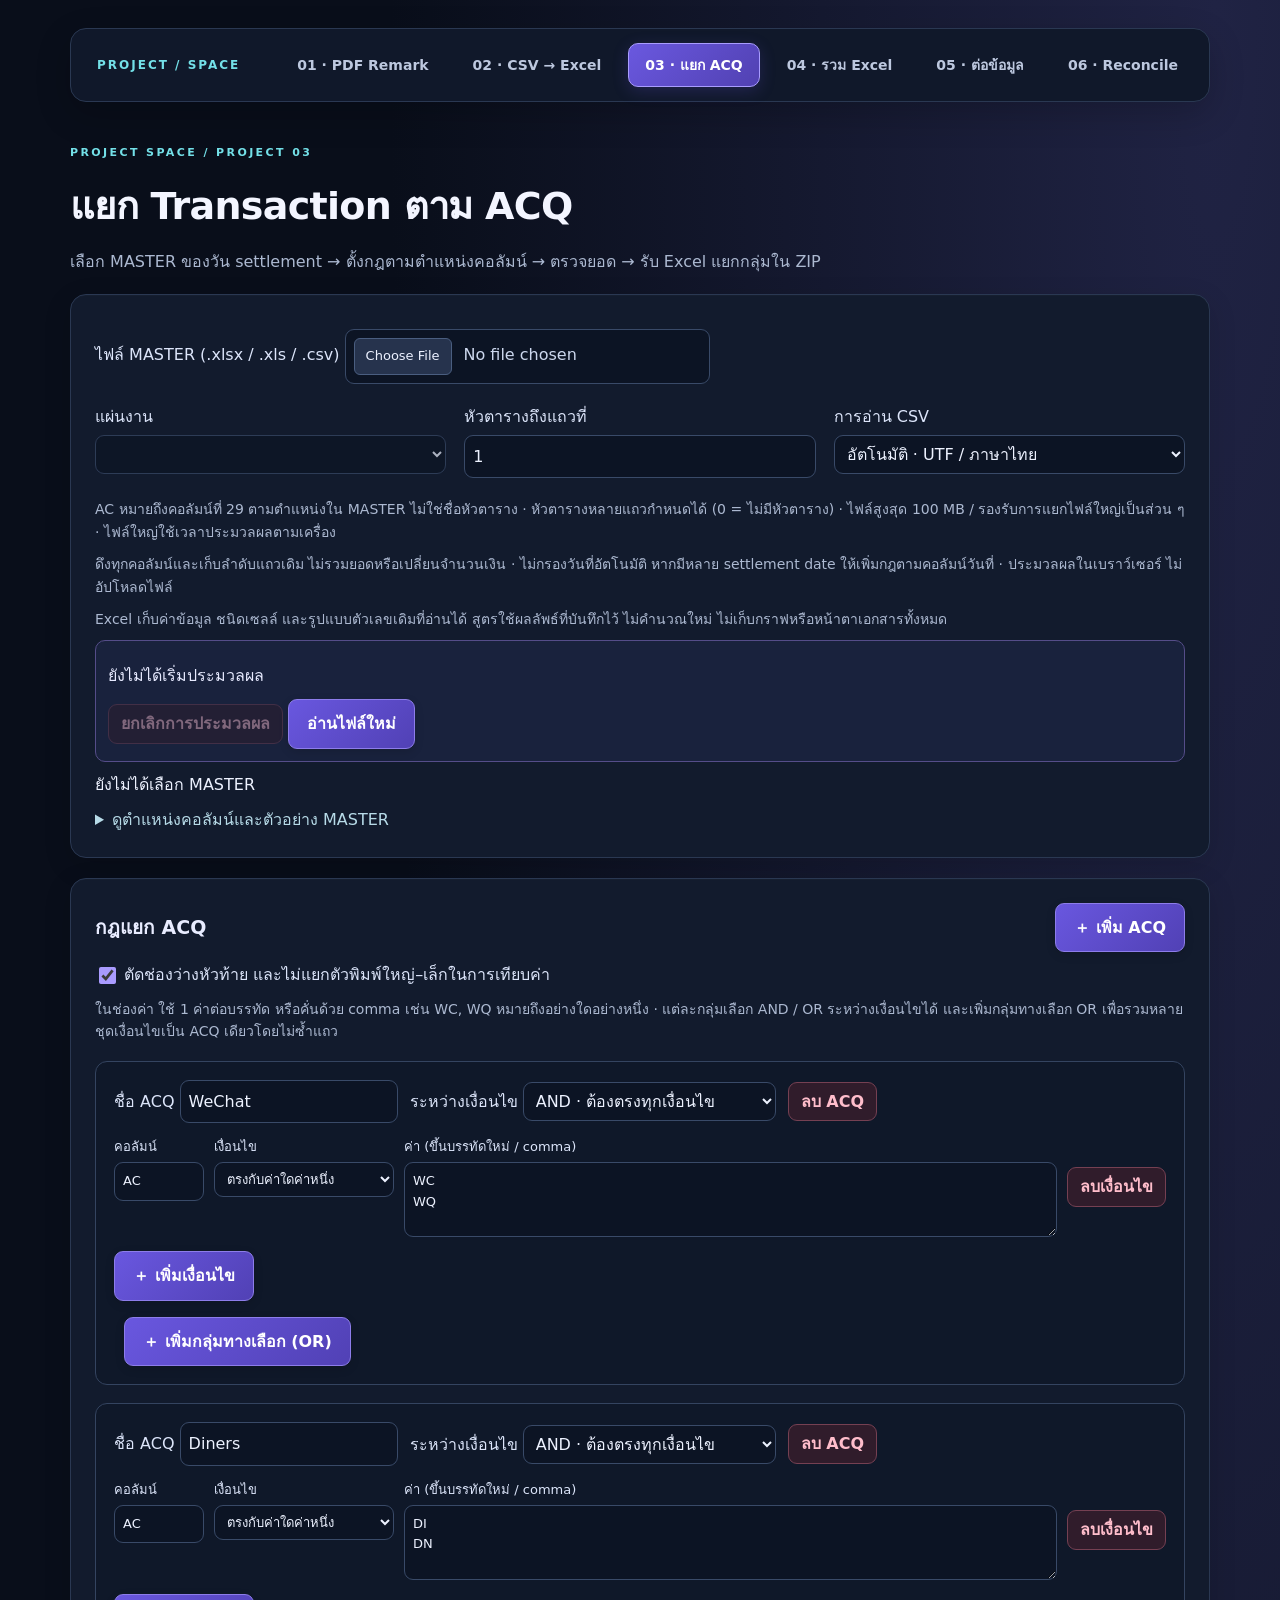
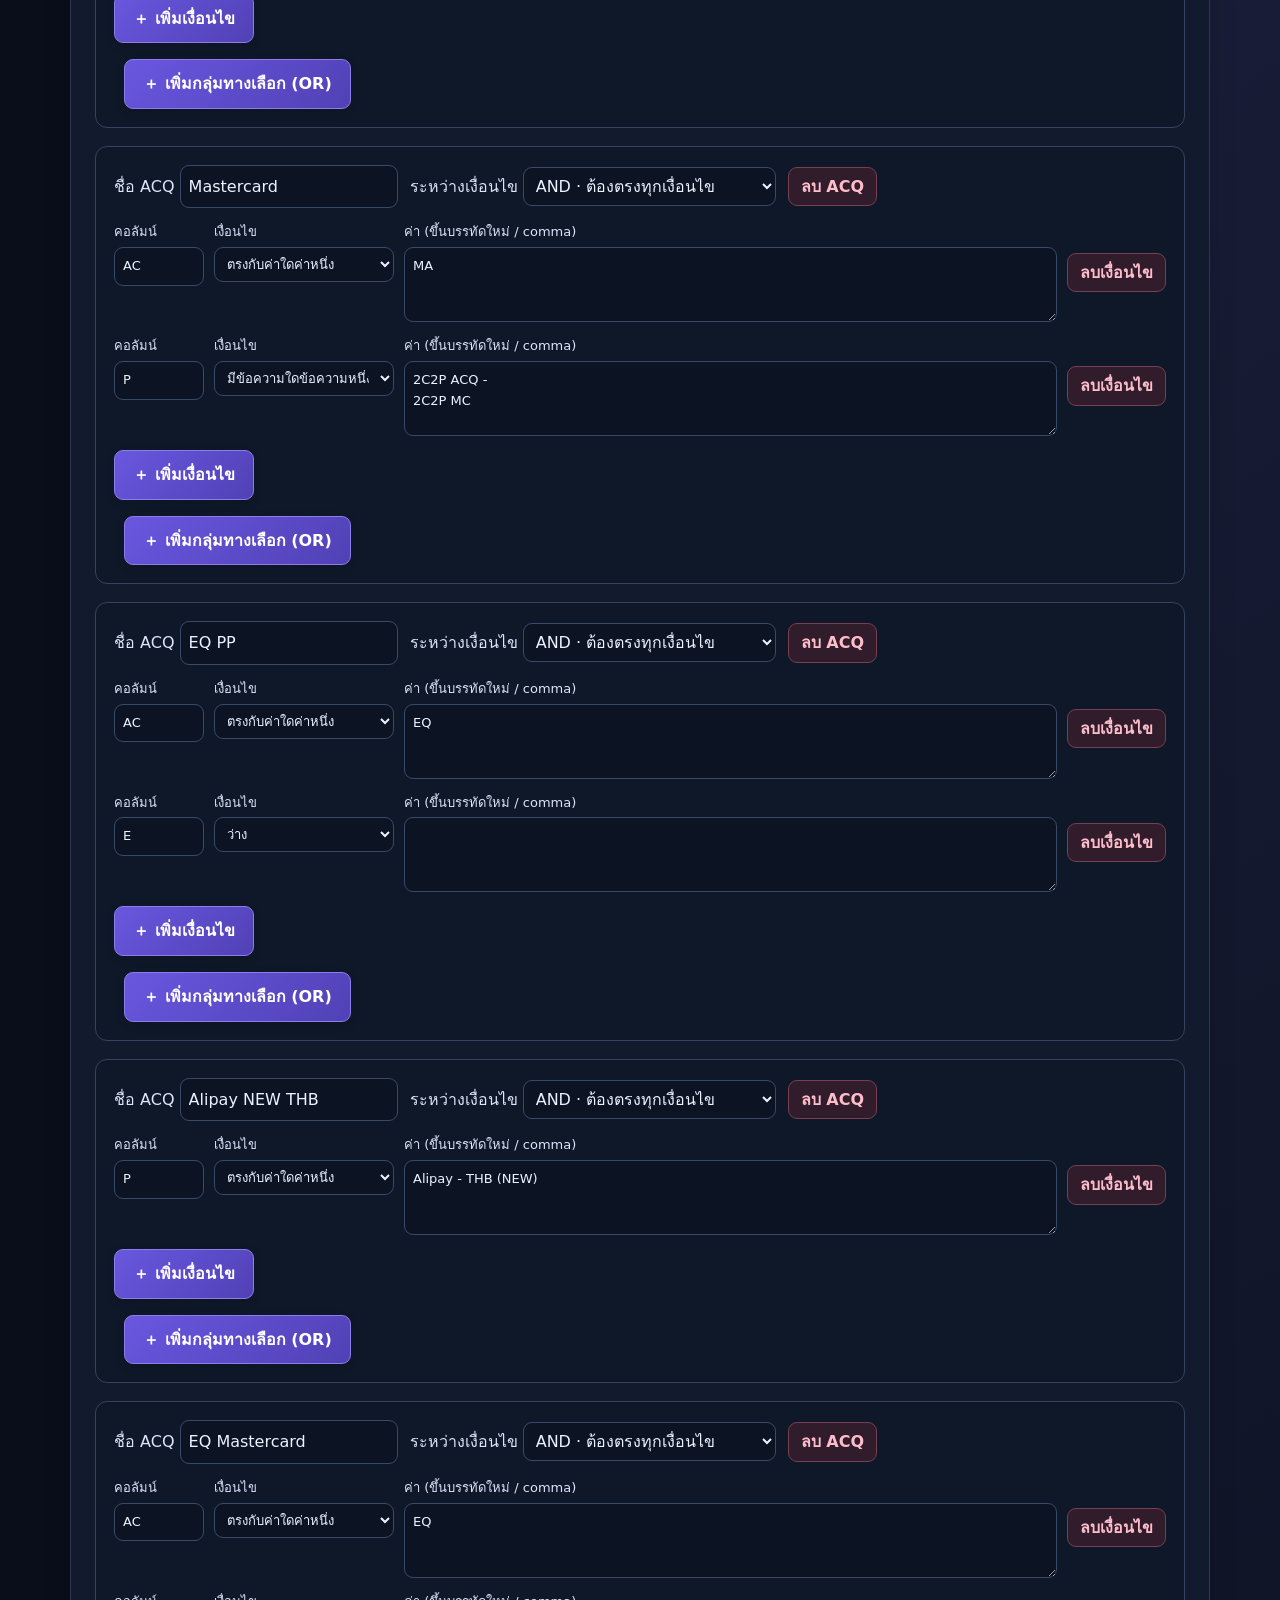
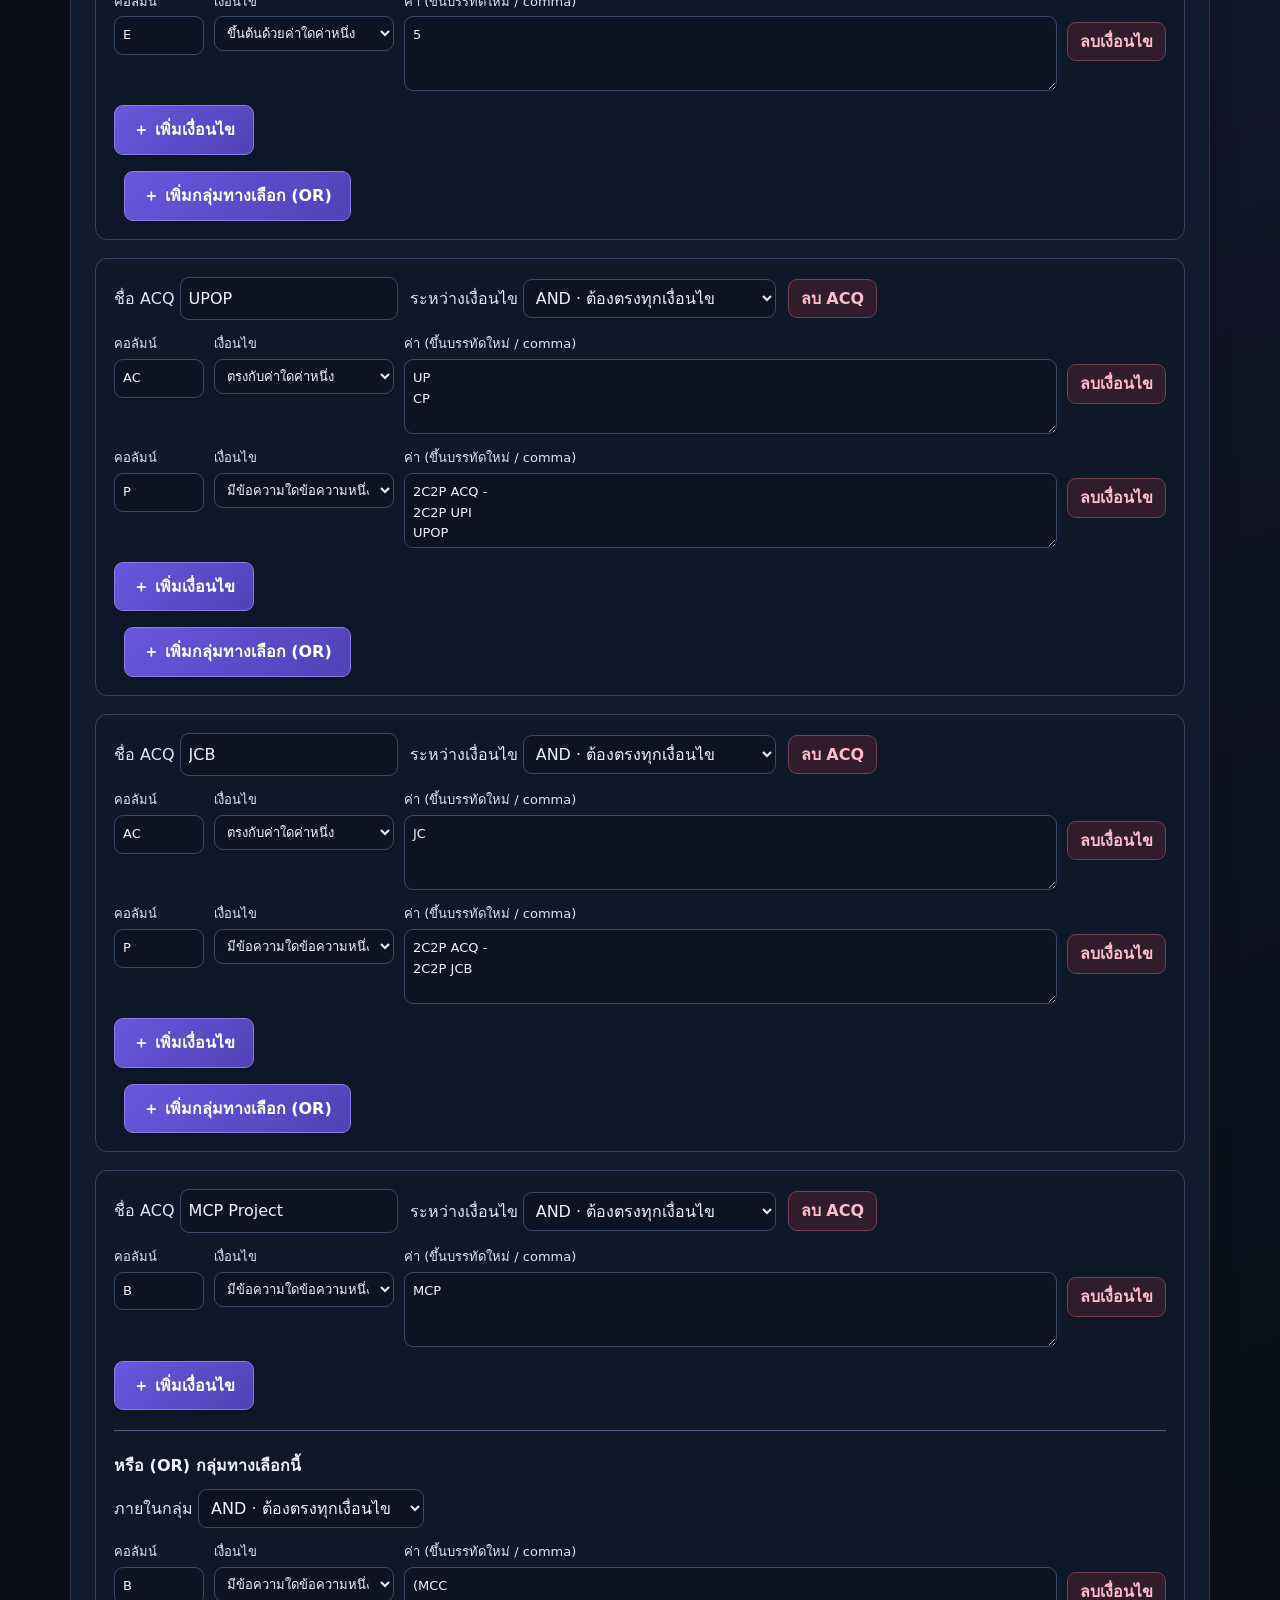
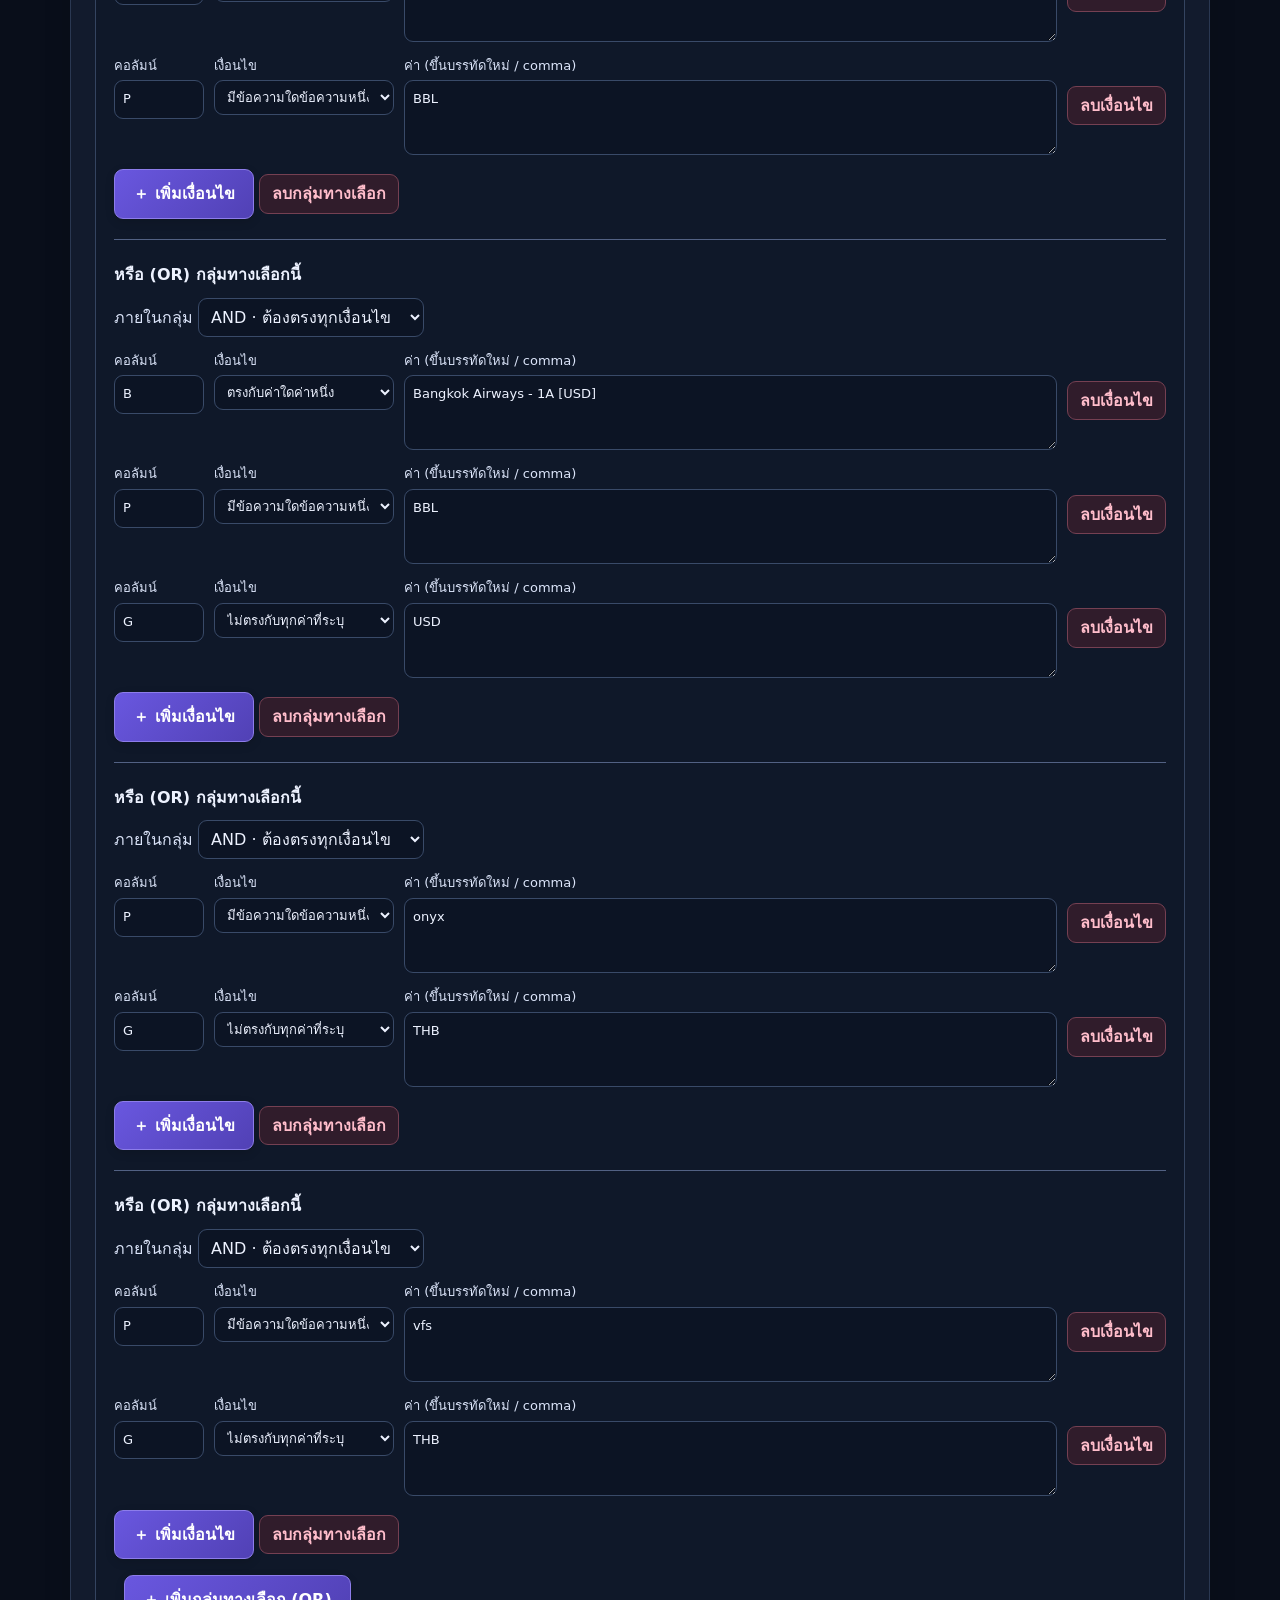
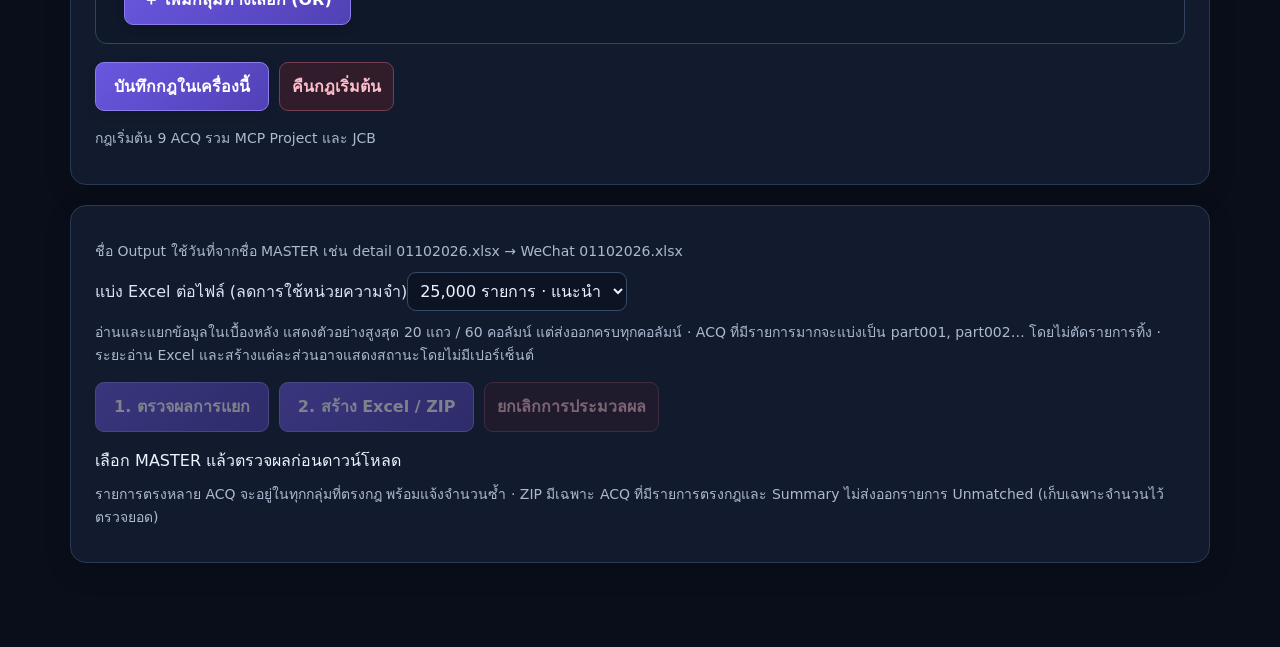
==== commit aa4654f4: "Use date from MASTER filename for ACQ outputs" ====
--- a/acq-split.html
+++ b/acq-split.html
@@ -1 +1 @@
-<!doctype html><html lang="th"><head><meta charset="utf-8"><meta name="viewport" content="width=device-width,initial-scale=1"><title>Project 03 · แยก ACQ</title><link rel="stylesheet" href="style.css"><link rel="stylesheet" href="csv-excel.css"><link rel="stylesheet" href="acq-split.css?v=large-1"><script defer src="vendor/papaparse.min.js"></script><script defer src="vendor/xlsx.full.min.js"></script><script defer src="vendor/jszip.min.js"></script><script defer src="acq-split.js?v=dated-1"></script><link rel="stylesheet" href="theme.css?v=dark-1"></head><body><main><nav aria-label="เลือกโปรเจกต์"><a href="index.html">01 · PDF Remark</a><a href="csv-excel.html">02 · CSV → Excel</a><a href="acq-split.html" aria-current="page">03 · แยก ACQ</a><a href="merge-excel.html">04 · รวม Excel</a><a href="append-excel.html">05 · ต่อข้อมูล</a><a href="reconcile.html">06 · Reconcile</a></nav><span class="eyebrow">PROJECT SPACE / PROJECT 03</span><h1>แยก Transaction ตาม ACQ</h1><p>เลือก MASTER ของวัน settlement → ตั้งกฎตามตำแหน่งคอลัมน์ → ตรวจยอด → รับ Excel แยกกลุ่มใน ZIP</p><section class="panel"><label>ไฟล์ MASTER (.xlsx / .xls / .csv) <input id="master" type="file" accept=".xlsx,.xls,.csv"></label><div class="csv-controls"><label>แผ่นงาน<select id="masterSheet" disabled></select></label><label>หัวตารางถึงแถวที่<input id="headerEnd" type="number" min="0" max="100" value="1"></label><label>การอ่าน CSV<select id="masterEncoding"><option value="auto">อัตโนมัติ · UTF / ภาษาไทย</option><option value="utf-8">UTF-8</option><option value="windows-874">Windows-874 / TIS-620</option><option value="utf-16le">UTF-16 LE</option><option value="utf-16be">UTF-16 BE</option></select></label></div><p class="muted">AC หมายถึงคอลัมน์ที่ 29 ตามตำแหน่งใน MASTER ไม่ใช่ชื่อหัวตาราง · หัวตารางหลายแถวกำหนดได้ (0 = ไม่มีหัวตาราง) · ไฟล์สูงสุด 100 MB / รองรับการแยกไฟล์ใหญ่เป็นส่วน ๆ · ไฟล์ใหญ่ใช้เวลาประมวลผลตามเครื่อง</p><p class="muted">ดึงทุกคอลัมน์และเก็บลำดับแถวเดิม ไม่รวมยอดหรือเปลี่ยนจำนวนเงิน · ไม่กรองวันที่อัตโนมัติ หากมีหลาย settlement date ให้เพิ่มกฎตามคอลัมน์วันที่ · ประมวลผลในเบราว์เซอร์ ไม่อัปโหลดไฟล์</p><p class="muted">Excel เก็บค่าข้อมูล ชนิดเซลล์ และรูปแบบตัวเลขเดิมที่อ่านได้ สูตรใช้ผลลัพธ์ที่บันทึกไว้ ไม่คำนวณใหม่ ไม่เก็บกราฟหรือหน้าตาเอกสารทั้งหมด</p><div class="work-panel"><p id="workStatus" role="status" aria-live="polite">ยังไม่ได้เริ่มประมวลผล</p><progress id="workProgress" hidden></progress><button id="cancelWork" class="remove" disabled>ยกเลิกการประมวลผล</button> <button id="reloadMaster">อ่านไฟล์ใหม่</button></div><p id="masterInfo" role="status">ยังไม่ได้เลือก MASTER</p><details><summary>ดูตำแหน่งคอลัมน์และตัวอย่าง MASTER</summary><div id="masterPreview" class="csv-preview"></div></details></section><section class="panel"><div class="row"><h2>กฎแยก ACQ</h2><button id="addGroup">＋ เพิ่ม ACQ</button></div><label><input id="normalize" type="checkbox" checked> ตัดช่องว่างหัวท้าย และไม่แยกตัวพิมพ์ใหญ่–เล็กในการเทียบค่า</label><p class="muted">ในช่องค่า ใช้ 1 ค่าต่อบรรทัด หรือคั่นด้วย comma เช่น WC, WQ หมายถึงอย่างใดอย่างหนึ่ง · แต่ละกลุ่มเลือก AND / OR ระหว่างเงื่อนไขได้ และเพิ่มกลุ่มทางเลือก OR เพื่อรวมหลายชุดเงื่อนไขเป็น ACQ เดียวโดยไม่ซ้ำแถว</p><div id="groups"></div><div class="actions"><button id="saveRules">บันทึกกฎในเครื่องนี้</button><button id="resetRules" class="remove">คืนกฎเริ่มต้น</button></div><p id="rulesStatus" role="status" class="muted">กฎเริ่มต้น 9 ACQ รวม MCP Project และ JCB</p></section><section class="panel"><label>วันที่ในชื่อไฟล์ Output<input id="outputDate" type="date" required></label><p class="muted">ค่าเริ่มต้นคือวันที่วันนี้ตามเวลาไทย แก้เป็นวันที่ที่ต้องการได้ · ตัวอย่าง WeChat_20261031.xlsx · ไม่กรองหรือเปลี่ยนวันที่ในข้อมูล</p><label>แบ่ง Excel ต่อไฟล์ (ลดการใช้หน่วยความจำ)<select id="partRows"><option value="10000">10,000 รายการ</option><option value="25000" selected>25,000 รายการ · แนะนำ</option><option value="50000">50,000 รายการ</option></select></label><p class="muted">อ่านและแยกข้อมูลในเบื้องหลัง แสดงตัวอย่างสูงสุด 20 แถว / 60 คอลัมน์ แต่ส่งออกครบทุกคอลัมน์ · ACQ ที่มีรายการมากจะแบ่งเป็น part001, part002… โดยไม่ตัดรายการทิ้ง · ระยะอ่าน Excel และสร้างแต่ละส่วนอาจแสดงสถานะโดยไม่มีเปอร์เซ็นต์</p><div class="actions"><button id="check" disabled>1. ตรวจผลการแยก</button><button id="exportAcq" disabled>2. สร้าง Excel / ZIP</button><button id="cancelBottom" class="remove" disabled>ยกเลิกการประมวลผล</button><a id="acqDownload" hidden>ดาวน์โหลด ZIP อีกครั้ง</a></div><p id="acqStatus" role="status" aria-live="polite">เลือก MASTER แล้วตรวจผลก่อนดาวน์โหลด</p><p class="muted">รายการตรงหลาย ACQ จะอยู่ในทุกกลุ่มที่ตรงกฎ พร้อมแจ้งจำนวนซ้ำ · ZIP มีเฉพาะ ACQ ที่มีรายการตรงกฎและ Summary ไม่ส่งออกรายการ Unmatched (เก็บเฉพาะจำนวนไว้ตรวจยอด)</p><div id="result"></div></section></main></body></html>
+<!doctype html><html lang="th"><head><meta charset="utf-8"><meta name="viewport" content="width=device-width,initial-scale=1"><title>Project 03 · แยก ACQ</title><link rel="stylesheet" href="style.css"><link rel="stylesheet" href="csv-excel.css"><link rel="stylesheet" href="acq-split.css?v=large-1"><script defer src="vendor/papaparse.min.js"></script><script defer src="vendor/xlsx.full.min.js"></script><script defer src="vendor/jszip.min.js"></script><script defer src="acq-split.js?v=source-date-1"></script><link rel="stylesheet" href="theme.css?v=dark-1"></head><body><main><nav aria-label="เลือกโปรเจกต์"><a href="index.html">01 · PDF Remark</a><a href="csv-excel.html">02 · CSV → Excel</a><a href="acq-split.html" aria-current="page">03 · แยก ACQ</a><a href="merge-excel.html">04 · รวม Excel</a><a href="append-excel.html">05 · ต่อข้อมูล</a><a href="reconcile.html">06 · Reconcile</a></nav><span class="eyebrow">PROJECT SPACE / PROJECT 03</span><h1>แยก Transaction ตาม ACQ</h1><p>เลือก MASTER ของวัน settlement → ตั้งกฎตามตำแหน่งคอลัมน์ → ตรวจยอด → รับ Excel แยกกลุ่มใน ZIP</p><section class="panel"><label>ไฟล์ MASTER (.xlsx / .xls / .csv) <input id="master" type="file" accept=".xlsx,.xls,.csv"></label><div class="csv-controls"><label>แผ่นงาน<select id="masterSheet" disabled></select></label><label>หัวตารางถึงแถวที่<input id="headerEnd" type="number" min="0" max="100" value="1"></label><label>การอ่าน CSV<select id="masterEncoding"><option value="auto">อัตโนมัติ · UTF / ภาษาไทย</option><option value="utf-8">UTF-8</option><option value="windows-874">Windows-874 / TIS-620</option><option value="utf-16le">UTF-16 LE</option><option value="utf-16be">UTF-16 BE</option></select></label></div><p class="muted">AC หมายถึงคอลัมน์ที่ 29 ตามตำแหน่งใน MASTER ไม่ใช่ชื่อหัวตาราง · หัวตารางหลายแถวกำหนดได้ (0 = ไม่มีหัวตาราง) · ไฟล์สูงสุด 100 MB / รองรับการแยกไฟล์ใหญ่เป็นส่วน ๆ · ไฟล์ใหญ่ใช้เวลาประมวลผลตามเครื่อง</p><p class="muted">ดึงทุกคอลัมน์และเก็บลำดับแถวเดิม ไม่รวมยอดหรือเปลี่ยนจำนวนเงิน · ไม่กรองวันที่อัตโนมัติ หากมีหลาย settlement date ให้เพิ่มกฎตามคอลัมน์วันที่ · ประมวลผลในเบราว์เซอร์ ไม่อัปโหลดไฟล์</p><p class="muted">Excel เก็บค่าข้อมูล ชนิดเซลล์ และรูปแบบตัวเลขเดิมที่อ่านได้ สูตรใช้ผลลัพธ์ที่บันทึกไว้ ไม่คำนวณใหม่ ไม่เก็บกราฟหรือหน้าตาเอกสารทั้งหมด</p><div class="work-panel"><p id="workStatus" role="status" aria-live="polite">ยังไม่ได้เริ่มประมวลผล</p><progress id="workProgress" hidden></progress><button id="cancelWork" class="remove" disabled>ยกเลิกการประมวลผล</button> <button id="reloadMaster">อ่านไฟล์ใหม่</button></div><p id="masterInfo" role="status">ยังไม่ได้เลือก MASTER</p><details><summary>ดูตำแหน่งคอลัมน์และตัวอย่าง MASTER</summary><div id="masterPreview" class="csv-preview"></div></details></section><section class="panel"><div class="row"><h2>กฎแยก ACQ</h2><button id="addGroup">＋ เพิ่ม ACQ</button></div><label><input id="normalize" type="checkbox" checked> ตัดช่องว่างหัวท้าย และไม่แยกตัวพิมพ์ใหญ่–เล็กในการเทียบค่า</label><p class="muted">ในช่องค่า ใช้ 1 ค่าต่อบรรทัด หรือคั่นด้วย comma เช่น WC, WQ หมายถึงอย่างใดอย่างหนึ่ง · แต่ละกลุ่มเลือก AND / OR ระหว่างเงื่อนไขได้ และเพิ่มกลุ่มทางเลือก OR เพื่อรวมหลายชุดเงื่อนไขเป็น ACQ เดียวโดยไม่ซ้ำแถว</p><div id="groups"></div><div class="actions"><button id="saveRules">บันทึกกฎในเครื่องนี้</button><button id="resetRules" class="remove">คืนกฎเริ่มต้น</button></div><p id="rulesStatus" role="status" class="muted">กฎเริ่มต้น 9 ACQ รวม MCP Project และ JCB</p></section><section class="panel"><p class="muted">ชื่อ Output ใช้วันที่จากชื่อ MASTER เช่น detail 01102026.xlsx → WeChat 01102026.xlsx</p><label>แบ่ง Excel ต่อไฟล์ (ลดการใช้หน่วยความจำ)<select id="partRows"><option value="10000">10,000 รายการ</option><option value="25000" selected>25,000 รายการ · แนะนำ</option><option value="50000">50,000 รายการ</option></select></label><p class="muted">อ่านและแยกข้อมูลในเบื้องหลัง แสดงตัวอย่างสูงสุด 20 แถว / 60 คอลัมน์ แต่ส่งออกครบทุกคอลัมน์ · ACQ ที่มีรายการมากจะแบ่งเป็น part001, part002… โดยไม่ตัดรายการทิ้ง · ระยะอ่าน Excel และสร้างแต่ละส่วนอาจแสดงสถานะโดยไม่มีเปอร์เซ็นต์</p><div class="actions"><button id="check" disabled>1. ตรวจผลการแยก</button><button id="exportAcq" disabled>2. สร้าง Excel / ZIP</button><button id="cancelBottom" class="remove" disabled>ยกเลิกการประมวลผล</button><a id="acqDownload" hidden>ดาวน์โหลด ZIP อีกครั้ง</a></div><p id="acqStatus" role="status" aria-live="polite">เลือก MASTER แล้วตรวจผลก่อนดาวน์โหลด</p><p class="muted">รายการตรงหลาย ACQ จะอยู่ในทุกกลุ่มที่ตรงกฎ พร้อมแจ้งจำนวนซ้ำ · ZIP มีเฉพาะ ACQ ที่มีรายการตรงกฎและ Summary ไม่ส่งออกรายการ Unmatched (เก็บเฉพาะจำนวนไว้ตรวจยอด)</p><div id="result"></div></section></main></body></html>
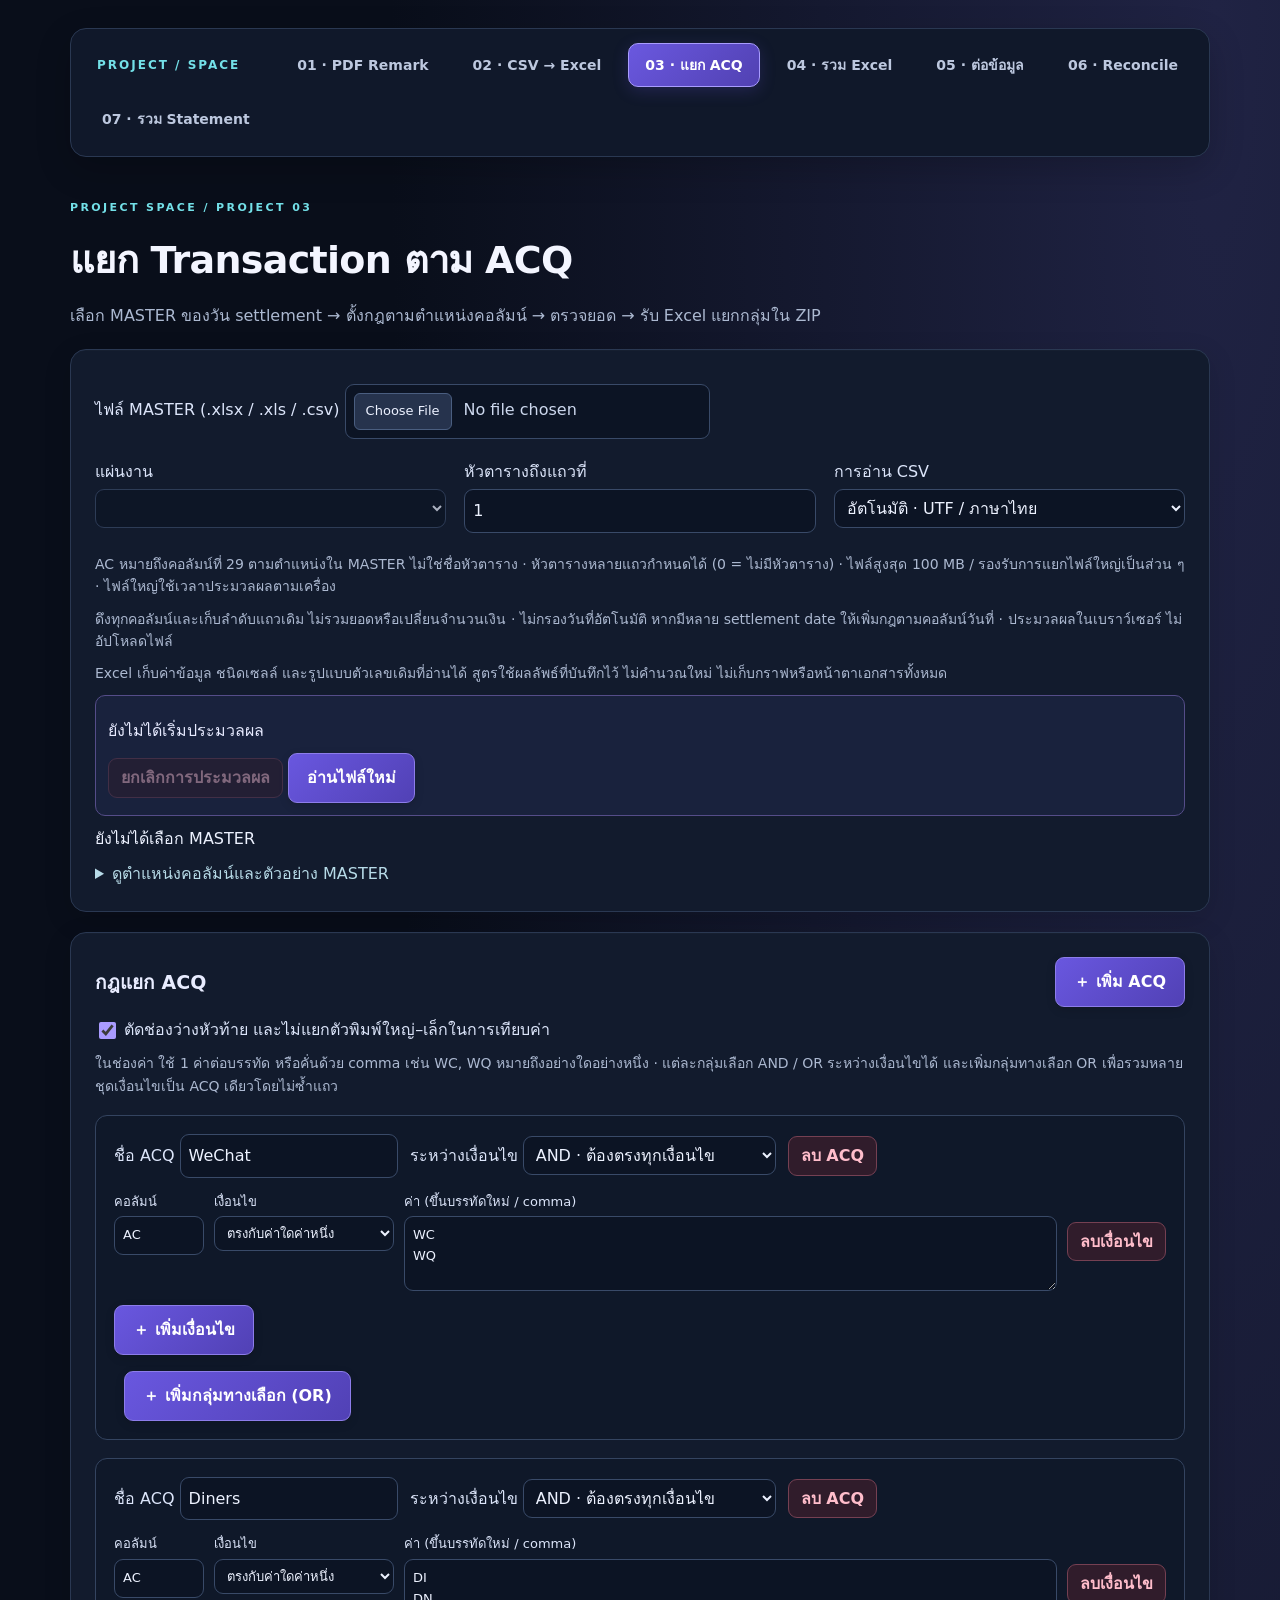
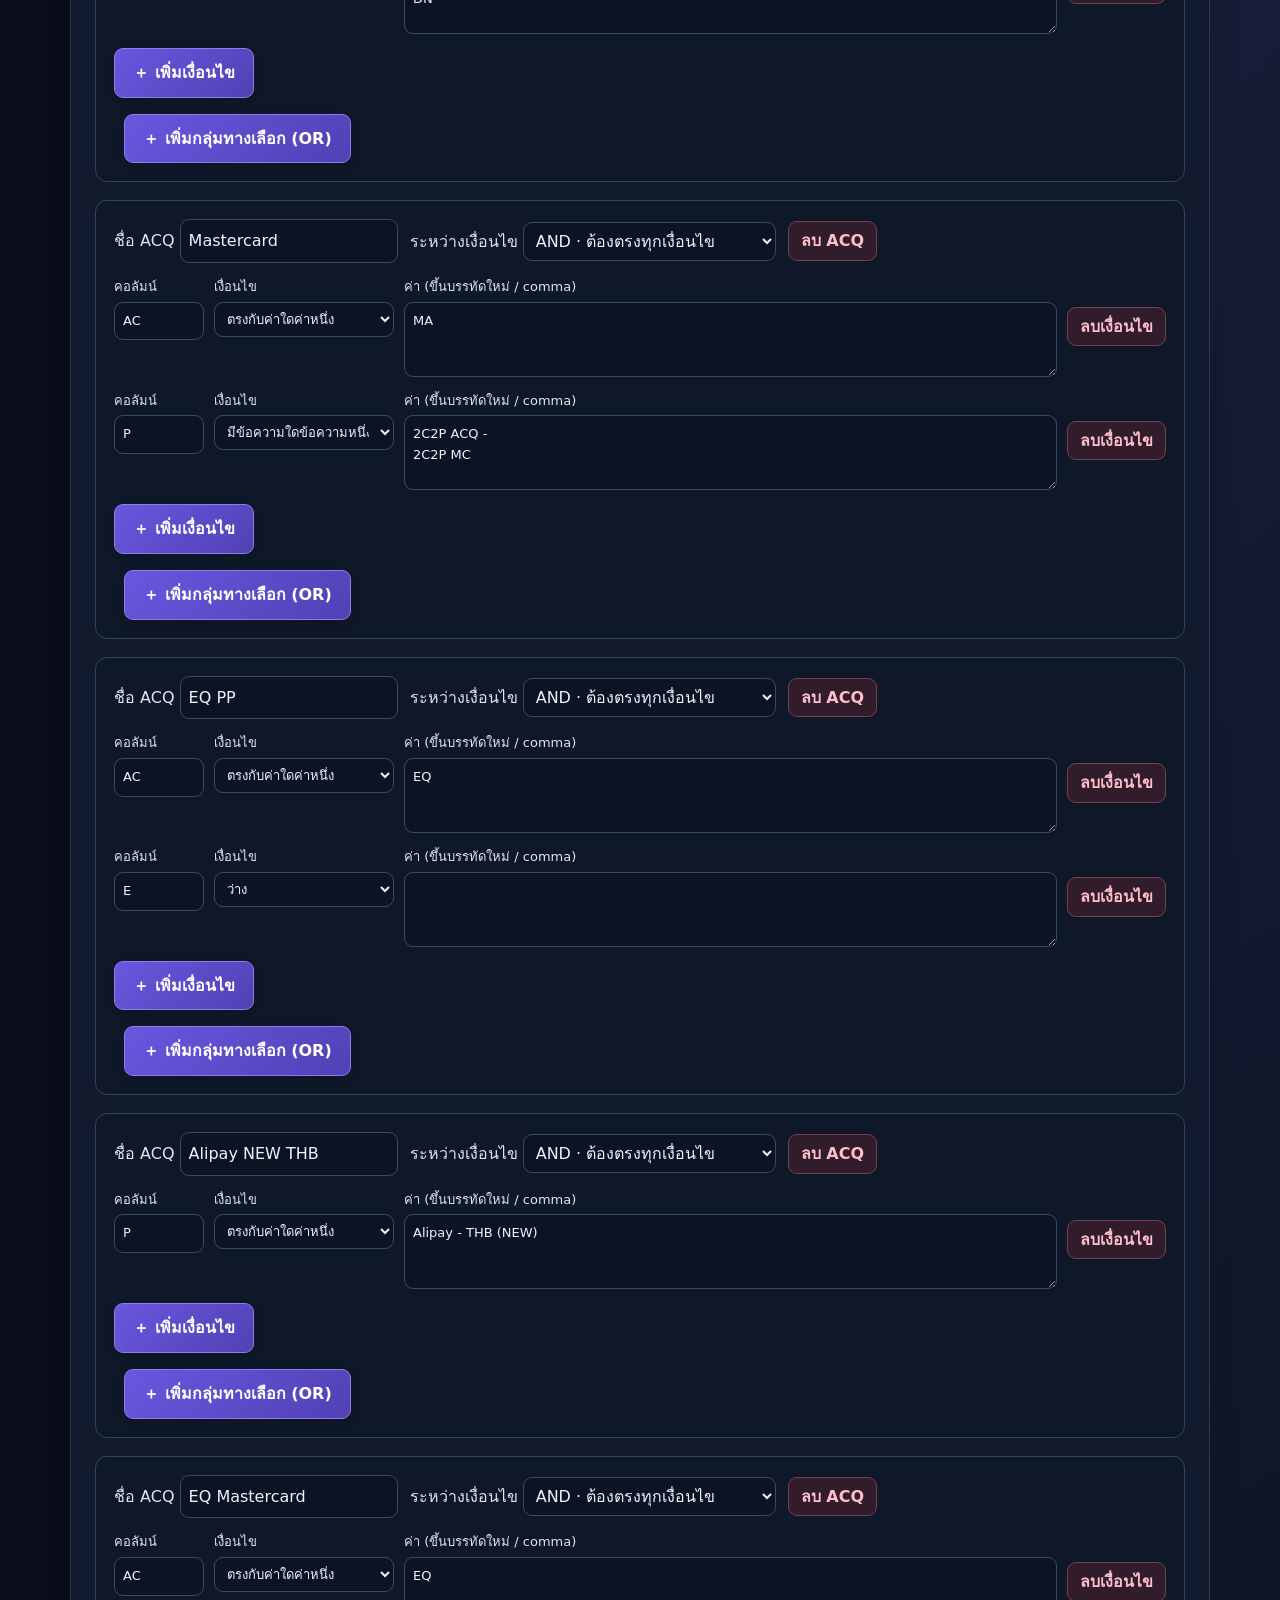
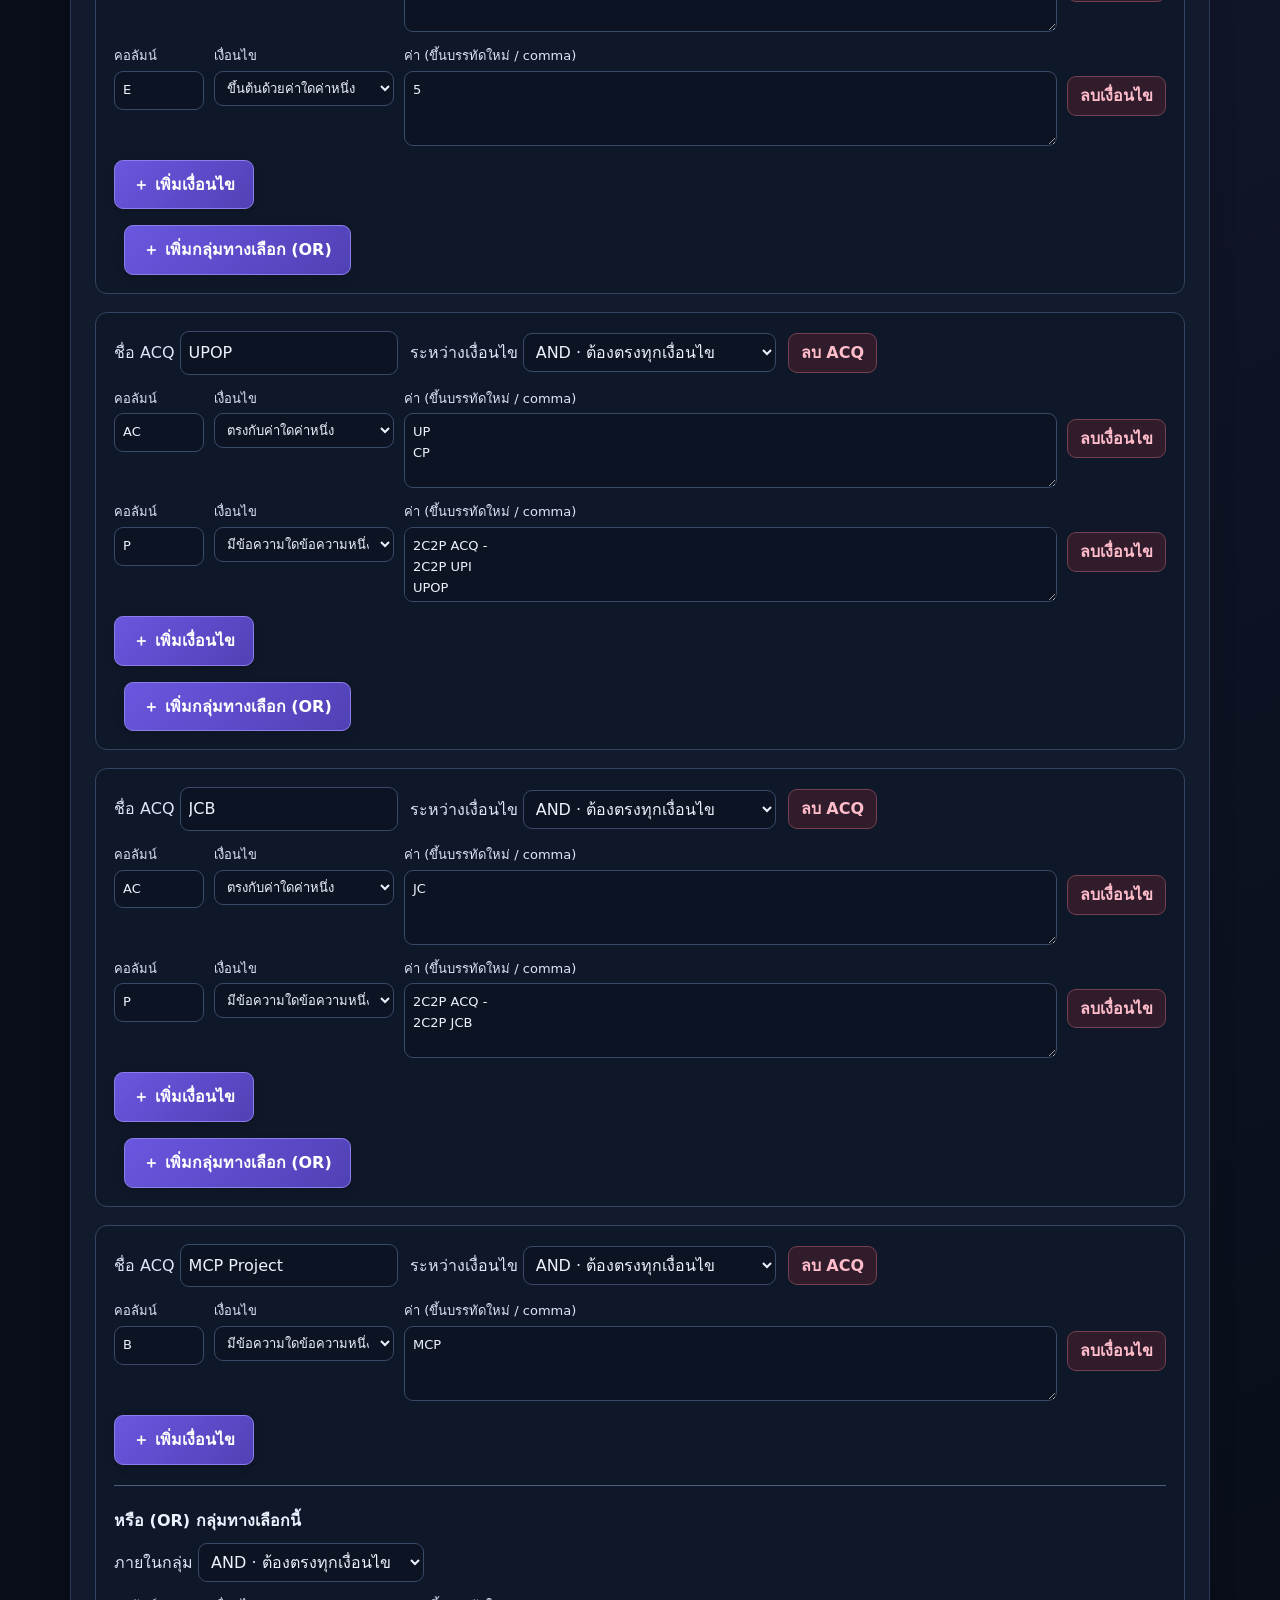
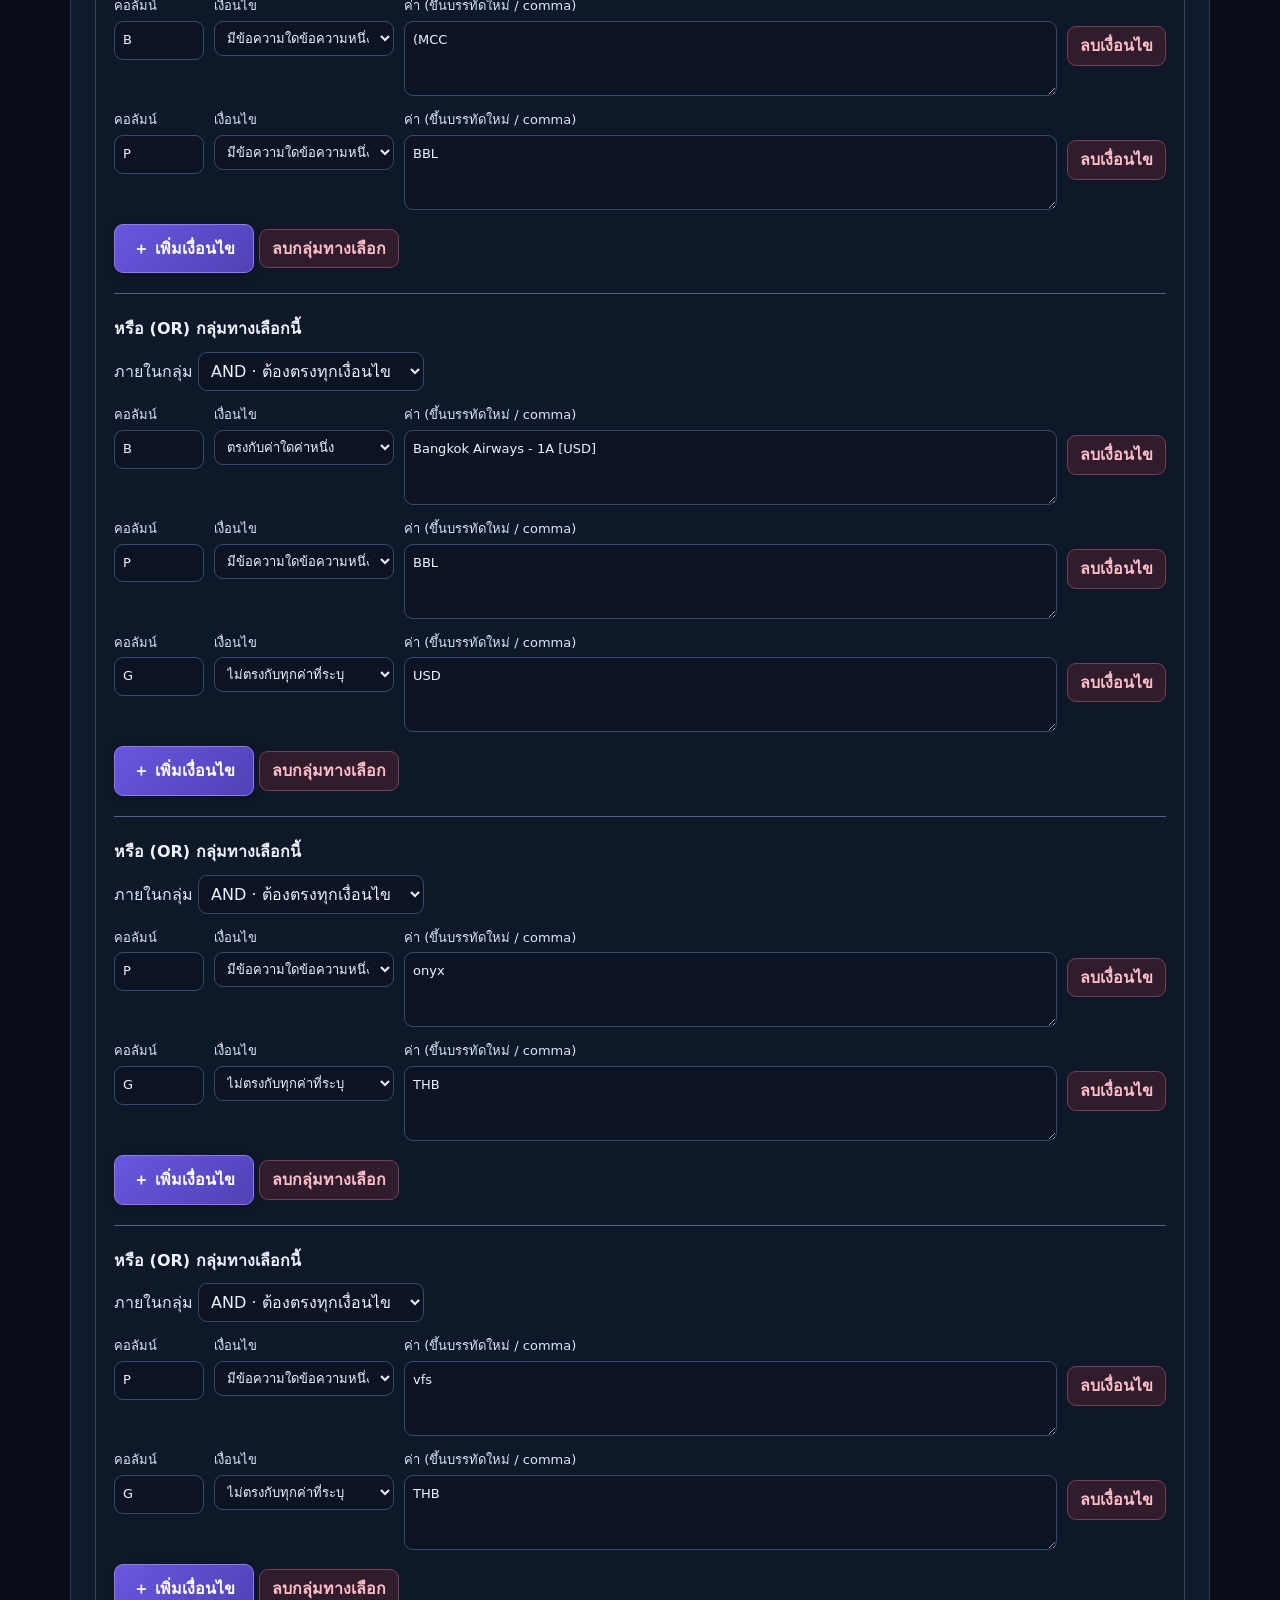
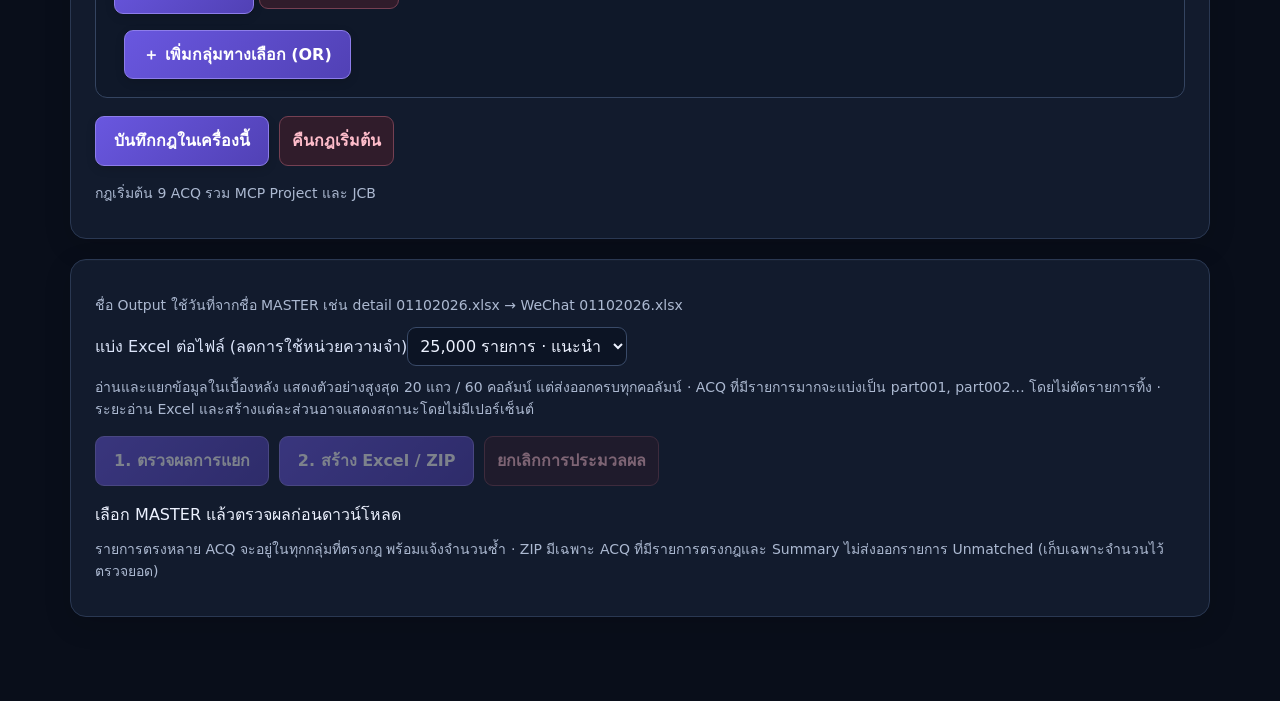
==== commit 6a8937cf: "Add project 07 combining account statements into separate styled Excel sheets" ====
--- a/acq-split.html
+++ b/acq-split.html
@@ -1 +1 @@
-<!doctype html><html lang="th"><head><meta charset="utf-8"><meta name="viewport" content="width=device-width,initial-scale=1"><title>Project 03 · แยก ACQ</title><link rel="stylesheet" href="style.css"><link rel="stylesheet" href="csv-excel.css"><link rel="stylesheet" href="acq-split.css?v=large-1"><script defer src="vendor/papaparse.min.js"></script><script defer src="vendor/xlsx.full.min.js"></script><script defer src="vendor/jszip.min.js"></script><script defer src="acq-split.js?v=source-date-1"></script><link rel="stylesheet" href="theme.css?v=dark-1"></head><body><main><nav aria-label="เลือกโปรเจกต์"><a href="index.html">01 · PDF Remark</a><a href="csv-excel.html">02 · CSV → Excel</a><a href="acq-split.html" aria-current="page">03 · แยก ACQ</a><a href="merge-excel.html">04 · รวม Excel</a><a href="append-excel.html">05 · ต่อข้อมูล</a><a href="reconcile.html">06 · Reconcile</a></nav><span class="eyebrow">PROJECT SPACE / PROJECT 03</span><h1>แยก Transaction ตาม ACQ</h1><p>เลือก MASTER ของวัน settlement → ตั้งกฎตามตำแหน่งคอลัมน์ → ตรวจยอด → รับ Excel แยกกลุ่มใน ZIP</p><section class="panel"><label>ไฟล์ MASTER (.xlsx / .xls / .csv) <input id="master" type="file" accept=".xlsx,.xls,.csv"></label><div class="csv-controls"><label>แผ่นงาน<select id="masterSheet" disabled></select></label><label>หัวตารางถึงแถวที่<input id="headerEnd" type="number" min="0" max="100" value="1"></label><label>การอ่าน CSV<select id="masterEncoding"><option value="auto">อัตโนมัติ · UTF / ภาษาไทย</option><option value="utf-8">UTF-8</option><option value="windows-874">Windows-874 / TIS-620</option><option value="utf-16le">UTF-16 LE</option><option value="utf-16be">UTF-16 BE</option></select></label></div><p class="muted">AC หมายถึงคอลัมน์ที่ 29 ตามตำแหน่งใน MASTER ไม่ใช่ชื่อหัวตาราง · หัวตารางหลายแถวกำหนดได้ (0 = ไม่มีหัวตาราง) · ไฟล์สูงสุด 100 MB / รองรับการแยกไฟล์ใหญ่เป็นส่วน ๆ · ไฟล์ใหญ่ใช้เวลาประมวลผลตามเครื่อง</p><p class="muted">ดึงทุกคอลัมน์และเก็บลำดับแถวเดิม ไม่รวมยอดหรือเปลี่ยนจำนวนเงิน · ไม่กรองวันที่อัตโนมัติ หากมีหลาย settlement date ให้เพิ่มกฎตามคอลัมน์วันที่ · ประมวลผลในเบราว์เซอร์ ไม่อัปโหลดไฟล์</p><p class="muted">Excel เก็บค่าข้อมูล ชนิดเซลล์ และรูปแบบตัวเลขเดิมที่อ่านได้ สูตรใช้ผลลัพธ์ที่บันทึกไว้ ไม่คำนวณใหม่ ไม่เก็บกราฟหรือหน้าตาเอกสารทั้งหมด</p><div class="work-panel"><p id="workStatus" role="status" aria-live="polite">ยังไม่ได้เริ่มประมวลผล</p><progress id="workProgress" hidden></progress><button id="cancelWork" class="remove" disabled>ยกเลิกการประมวลผล</button> <button id="reloadMaster">อ่านไฟล์ใหม่</button></div><p id="masterInfo" role="status">ยังไม่ได้เลือก MASTER</p><details><summary>ดูตำแหน่งคอลัมน์และตัวอย่าง MASTER</summary><div id="masterPreview" class="csv-preview"></div></details></section><section class="panel"><div class="row"><h2>กฎแยก ACQ</h2><button id="addGroup">＋ เพิ่ม ACQ</button></div><label><input id="normalize" type="checkbox" checked> ตัดช่องว่างหัวท้าย และไม่แยกตัวพิมพ์ใหญ่–เล็กในการเทียบค่า</label><p class="muted">ในช่องค่า ใช้ 1 ค่าต่อบรรทัด หรือคั่นด้วย comma เช่น WC, WQ หมายถึงอย่างใดอย่างหนึ่ง · แต่ละกลุ่มเลือก AND / OR ระหว่างเงื่อนไขได้ และเพิ่มกลุ่มทางเลือก OR เพื่อรวมหลายชุดเงื่อนไขเป็น ACQ เดียวโดยไม่ซ้ำแถว</p><div id="groups"></div><div class="actions"><button id="saveRules">บันทึกกฎในเครื่องนี้</button><button id="resetRules" class="remove">คืนกฎเริ่มต้น</button></div><p id="rulesStatus" role="status" class="muted">กฎเริ่มต้น 9 ACQ รวม MCP Project และ JCB</p></section><section class="panel"><p class="muted">ชื่อ Output ใช้วันที่จากชื่อ MASTER เช่น detail 01102026.xlsx → WeChat 01102026.xlsx</p><label>แบ่ง Excel ต่อไฟล์ (ลดการใช้หน่วยความจำ)<select id="partRows"><option value="10000">10,000 รายการ</option><option value="25000" selected>25,000 รายการ · แนะนำ</option><option value="50000">50,000 รายการ</option></select></label><p class="muted">อ่านและแยกข้อมูลในเบื้องหลัง แสดงตัวอย่างสูงสุด 20 แถว / 60 คอลัมน์ แต่ส่งออกครบทุกคอลัมน์ · ACQ ที่มีรายการมากจะแบ่งเป็น part001, part002… โดยไม่ตัดรายการทิ้ง · ระยะอ่าน Excel และสร้างแต่ละส่วนอาจแสดงสถานะโดยไม่มีเปอร์เซ็นต์</p><div class="actions"><button id="check" disabled>1. ตรวจผลการแยก</button><button id="exportAcq" disabled>2. สร้าง Excel / ZIP</button><button id="cancelBottom" class="remove" disabled>ยกเลิกการประมวลผล</button><a id="acqDownload" hidden>ดาวน์โหลด ZIP อีกครั้ง</a></div><p id="acqStatus" role="status" aria-live="polite">เลือก MASTER แล้วตรวจผลก่อนดาวน์โหลด</p><p class="muted">รายการตรงหลาย ACQ จะอยู่ในทุกกลุ่มที่ตรงกฎ พร้อมแจ้งจำนวนซ้ำ · ZIP มีเฉพาะ ACQ ที่มีรายการตรงกฎและ Summary ไม่ส่งออกรายการ Unmatched (เก็บเฉพาะจำนวนไว้ตรวจยอด)</p><div id="result"></div></section></main></body></html>
+<!doctype html><html lang="th"><head><meta charset="utf-8"><meta name="viewport" content="width=device-width,initial-scale=1"><title>Project 03 · แยก ACQ</title><link rel="stylesheet" href="style.css"><link rel="stylesheet" href="csv-excel.css"><link rel="stylesheet" href="acq-split.css?v=large-1"><script defer src="vendor/papaparse.min.js"></script><script defer src="vendor/xlsx.full.min.js"></script><script defer src="vendor/jszip.min.js"></script><script defer src="acq-split.js?v=source-date-1"></script><link rel="stylesheet" href="theme.css?v=dark-1"></head><body><main><nav aria-label="เลือกโปรเจกต์"><a href="index.html">01 · PDF Remark</a><a href="csv-excel.html">02 · CSV → Excel</a><a href="acq-split.html" aria-current="page">03 · แยก ACQ</a><a href="merge-excel.html">04 · รวม Excel</a><a href="append-excel.html">05 · ต่อข้อมูล</a><a href="reconcile.html">06 · Reconcile</a><a href="statements.html">07 · รวม Statement</a></nav><span class="eyebrow">PROJECT SPACE / PROJECT 03</span><h1>แยก Transaction ตาม ACQ</h1><p>เลือก MASTER ของวัน settlement → ตั้งกฎตามตำแหน่งคอลัมน์ → ตรวจยอด → รับ Excel แยกกลุ่มใน ZIP</p><section class="panel"><label>ไฟล์ MASTER (.xlsx / .xls / .csv) <input id="master" type="file" accept=".xlsx,.xls,.csv"></label><div class="csv-controls"><label>แผ่นงาน<select id="masterSheet" disabled></select></label><label>หัวตารางถึงแถวที่<input id="headerEnd" type="number" min="0" max="100" value="1"></label><label>การอ่าน CSV<select id="masterEncoding"><option value="auto">อัตโนมัติ · UTF / ภาษาไทย</option><option value="utf-8">UTF-8</option><option value="windows-874">Windows-874 / TIS-620</option><option value="utf-16le">UTF-16 LE</option><option value="utf-16be">UTF-16 BE</option></select></label></div><p class="muted">AC หมายถึงคอลัมน์ที่ 29 ตามตำแหน่งใน MASTER ไม่ใช่ชื่อหัวตาราง · หัวตารางหลายแถวกำหนดได้ (0 = ไม่มีหัวตาราง) · ไฟล์สูงสุด 100 MB / รองรับการแยกไฟล์ใหญ่เป็นส่วน ๆ · ไฟล์ใหญ่ใช้เวลาประมวลผลตามเครื่อง</p><p class="muted">ดึงทุกคอลัมน์และเก็บลำดับแถวเดิม ไม่รวมยอดหรือเปลี่ยนจำนวนเงิน · ไม่กรองวันที่อัตโนมัติ หากมีหลาย settlement date ให้เพิ่มกฎตามคอลัมน์วันที่ · ประมวลผลในเบราว์เซอร์ ไม่อัปโหลดไฟล์</p><p class="muted">Excel เก็บค่าข้อมูล ชนิดเซลล์ และรูปแบบตัวเลขเดิมที่อ่านได้ สูตรใช้ผลลัพธ์ที่บันทึกไว้ ไม่คำนวณใหม่ ไม่เก็บกราฟหรือหน้าตาเอกสารทั้งหมด</p><div class="work-panel"><p id="workStatus" role="status" aria-live="polite">ยังไม่ได้เริ่มประมวลผล</p><progress id="workProgress" hidden></progress><button id="cancelWork" class="remove" disabled>ยกเลิกการประมวลผล</button> <button id="reloadMaster">อ่านไฟล์ใหม่</button></div><p id="masterInfo" role="status">ยังไม่ได้เลือก MASTER</p><details><summary>ดูตำแหน่งคอลัมน์และตัวอย่าง MASTER</summary><div id="masterPreview" class="csv-preview"></div></details></section><section class="panel"><div class="row"><h2>กฎแยก ACQ</h2><button id="addGroup">＋ เพิ่ม ACQ</button></div><label><input id="normalize" type="checkbox" checked> ตัดช่องว่างหัวท้าย และไม่แยกตัวพิมพ์ใหญ่–เล็กในการเทียบค่า</label><p class="muted">ในช่องค่า ใช้ 1 ค่าต่อบรรทัด หรือคั่นด้วย comma เช่น WC, WQ หมายถึงอย่างใดอย่างหนึ่ง · แต่ละกลุ่มเลือก AND / OR ระหว่างเงื่อนไขได้ และเพิ่มกลุ่มทางเลือก OR เพื่อรวมหลายชุดเงื่อนไขเป็น ACQ เดียวโดยไม่ซ้ำแถว</p><div id="groups"></div><div class="actions"><button id="saveRules">บันทึกกฎในเครื่องนี้</button><button id="resetRules" class="remove">คืนกฎเริ่มต้น</button></div><p id="rulesStatus" role="status" class="muted">กฎเริ่มต้น 9 ACQ รวม MCP Project และ JCB</p></section><section class="panel"><p class="muted">ชื่อ Output ใช้วันที่จากชื่อ MASTER เช่น detail 01102026.xlsx → WeChat 01102026.xlsx</p><label>แบ่ง Excel ต่อไฟล์ (ลดการใช้หน่วยความจำ)<select id="partRows"><option value="10000">10,000 รายการ</option><option value="25000" selected>25,000 รายการ · แนะนำ</option><option value="50000">50,000 รายการ</option></select></label><p class="muted">อ่านและแยกข้อมูลในเบื้องหลัง แสดงตัวอย่างสูงสุด 20 แถว / 60 คอลัมน์ แต่ส่งออกครบทุกคอลัมน์ · ACQ ที่มีรายการมากจะแบ่งเป็น part001, part002… โดยไม่ตัดรายการทิ้ง · ระยะอ่าน Excel และสร้างแต่ละส่วนอาจแสดงสถานะโดยไม่มีเปอร์เซ็นต์</p><div class="actions"><button id="check" disabled>1. ตรวจผลการแยก</button><button id="exportAcq" disabled>2. สร้าง Excel / ZIP</button><button id="cancelBottom" class="remove" disabled>ยกเลิกการประมวลผล</button><a id="acqDownload" hidden>ดาวน์โหลด ZIP อีกครั้ง</a></div><p id="acqStatus" role="status" aria-live="polite">เลือก MASTER แล้วตรวจผลก่อนดาวน์โหลด</p><p class="muted">รายการตรงหลาย ACQ จะอยู่ในทุกกลุ่มที่ตรงกฎ พร้อมแจ้งจำนวนซ้ำ · ZIP มีเฉพาะ ACQ ที่มีรายการตรงกฎและ Summary ไม่ส่งออกรายการ Unmatched (เก็บเฉพาะจำนวนไว้ตรวจยอด)</p><div id="result"></div></section></main></body></html>
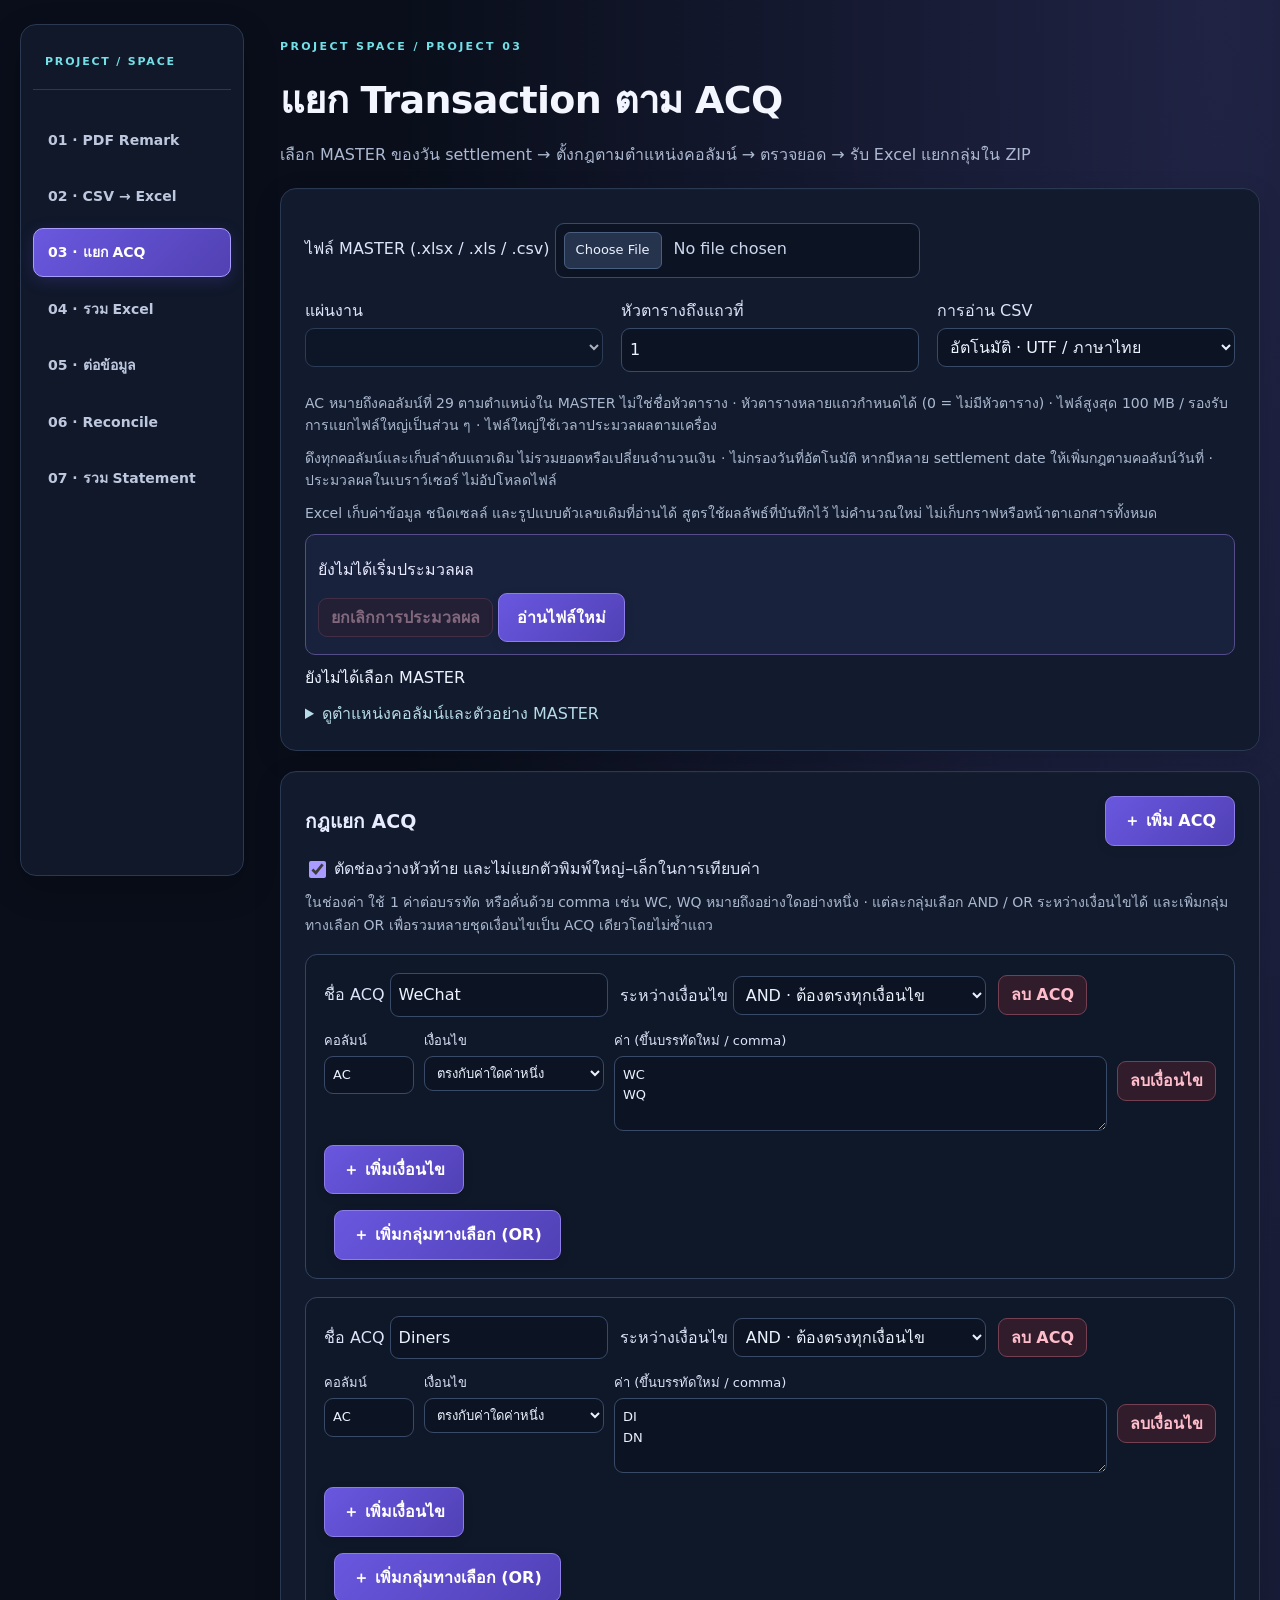
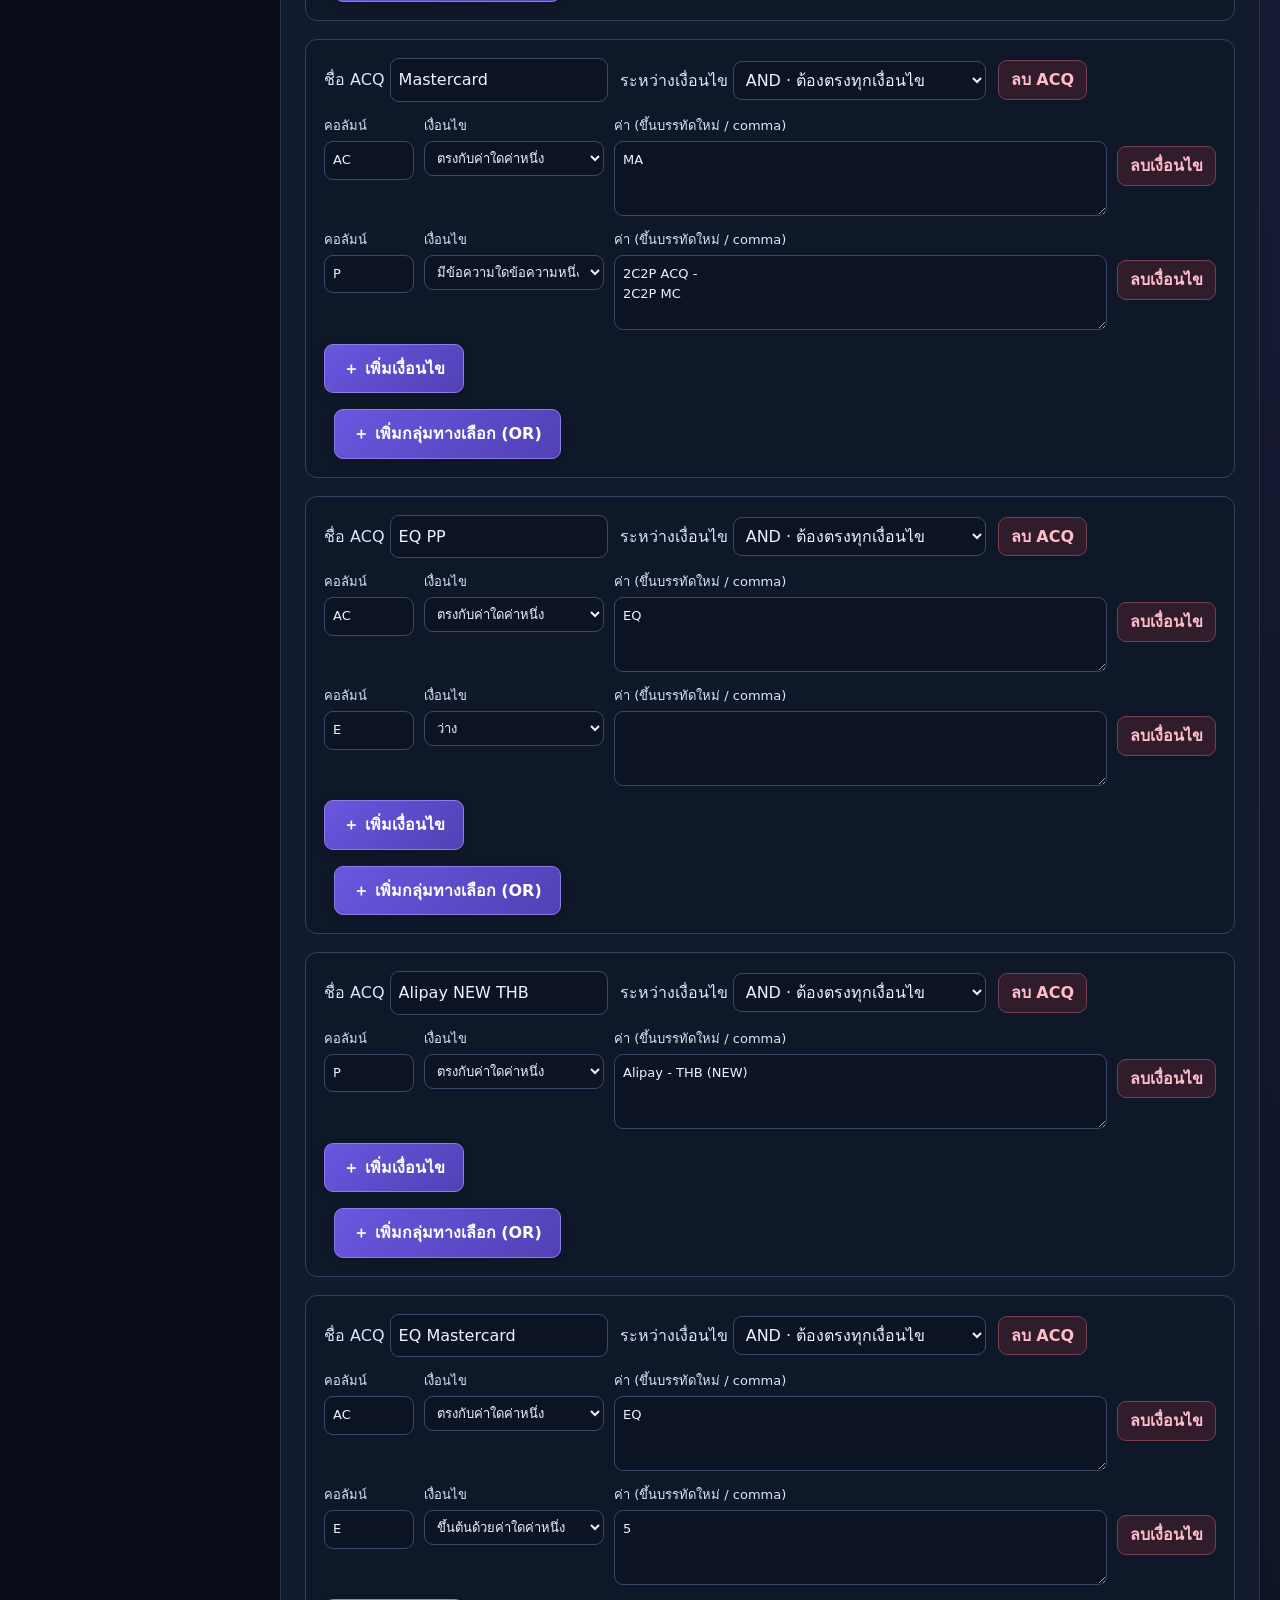
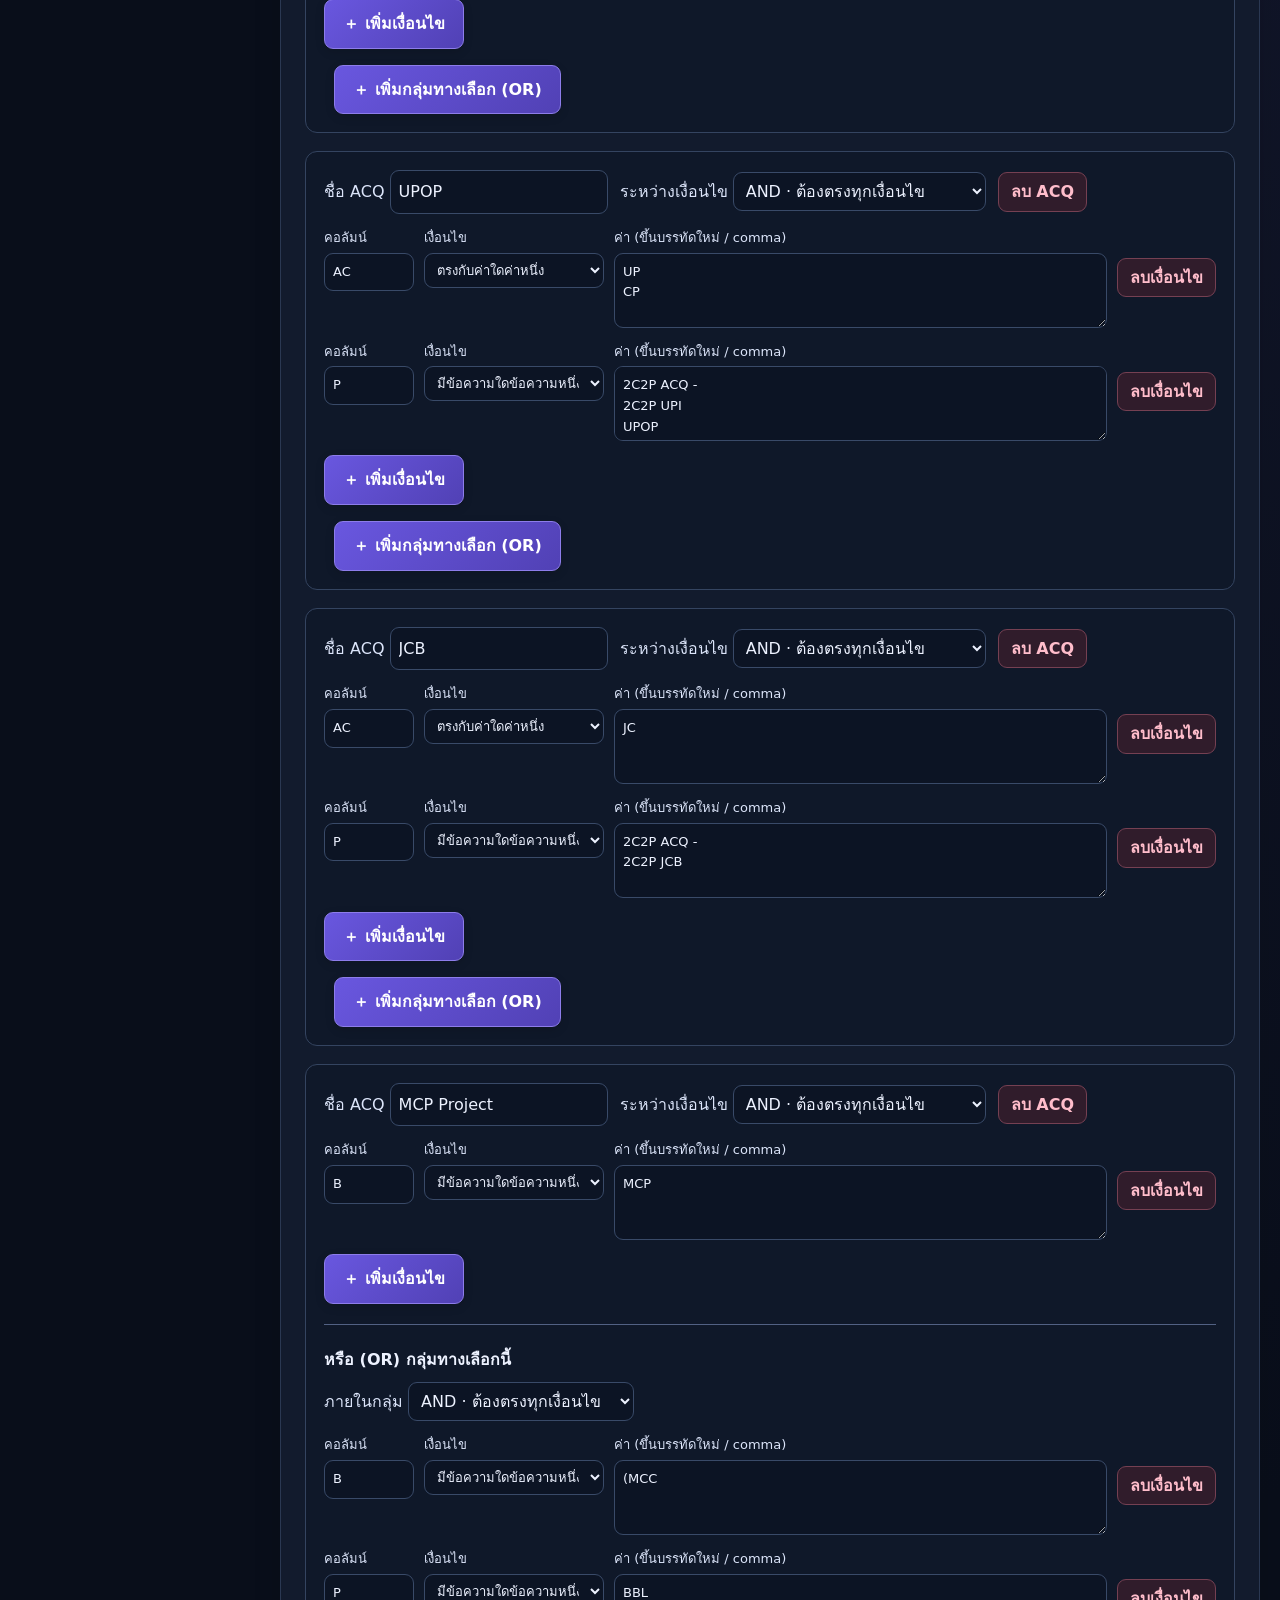
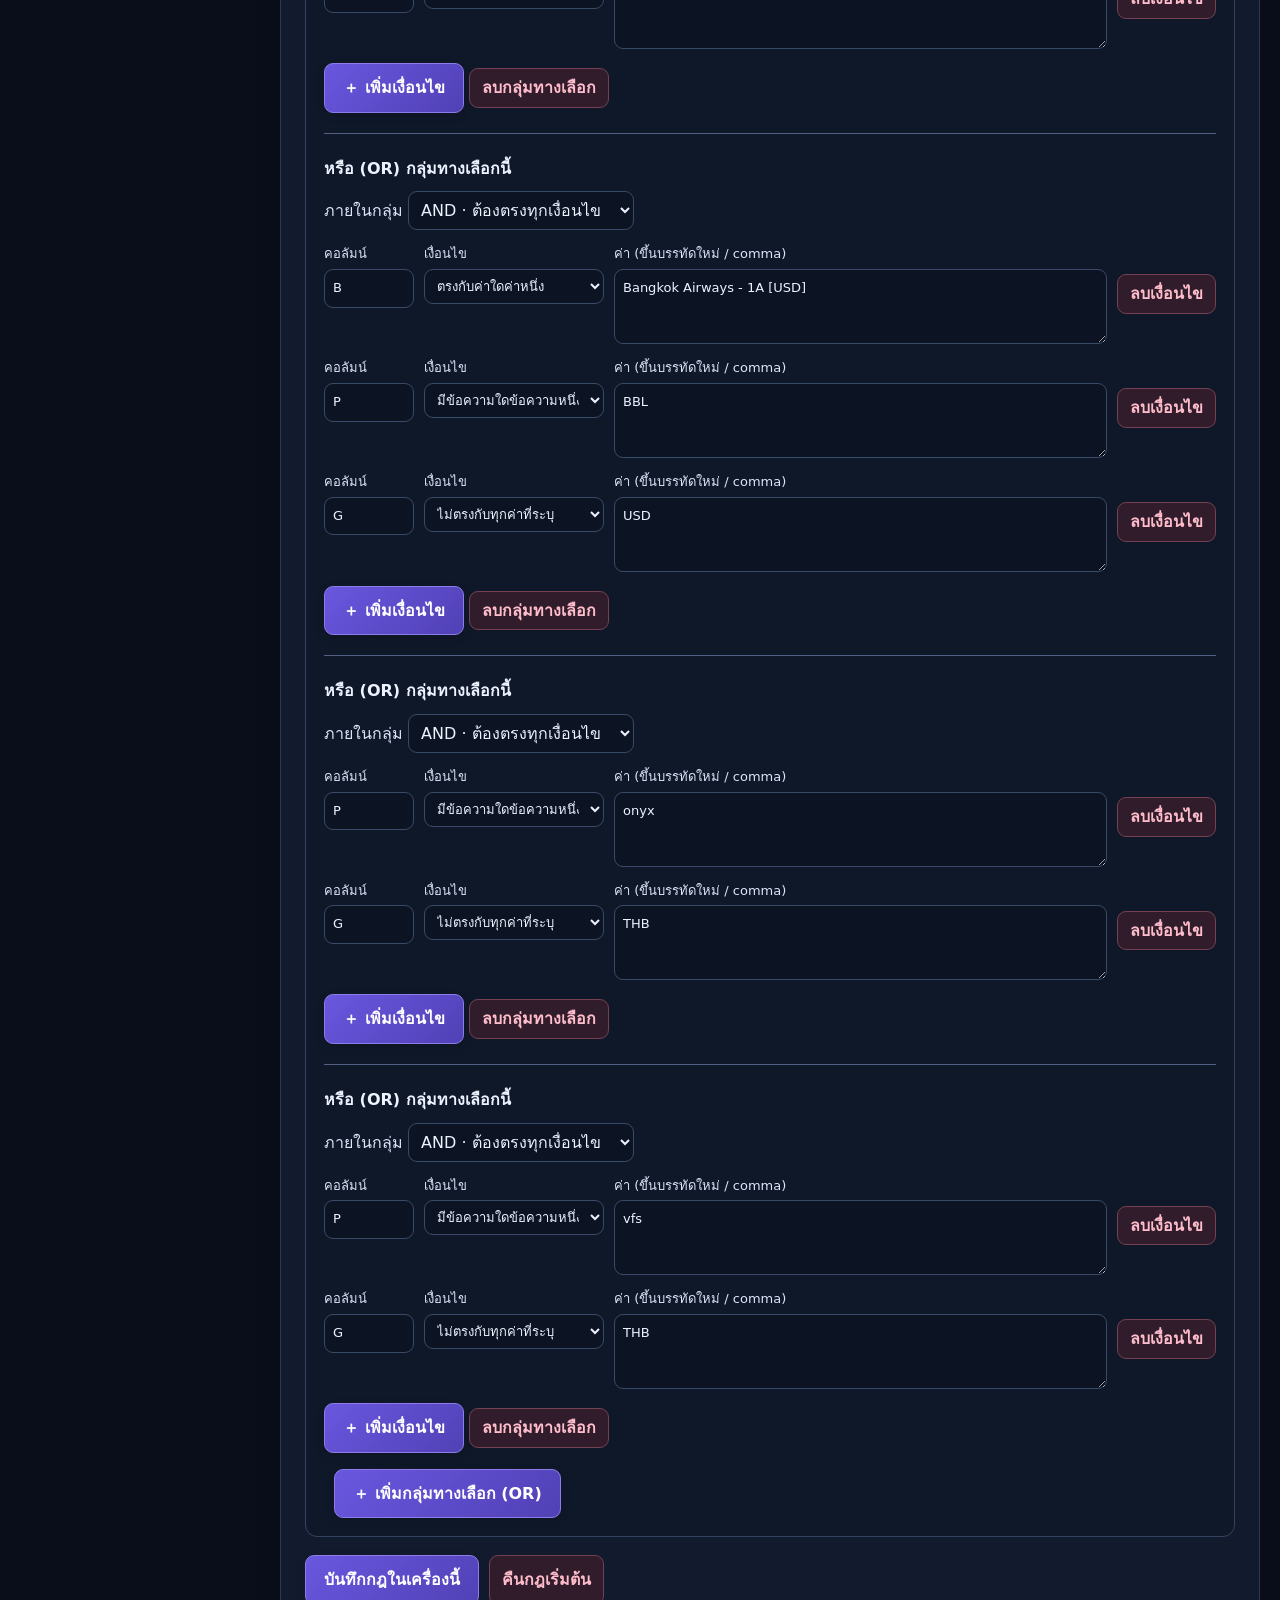
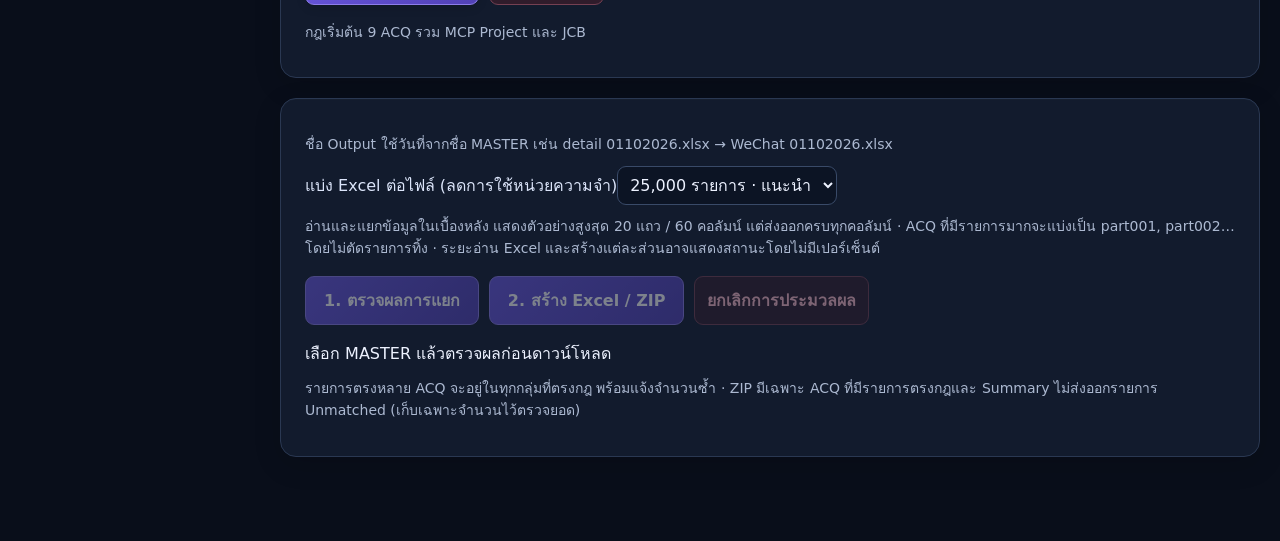
==== commit d1efe556: "Move project navigation into a responsive left sidebar" ====
--- a/acq-split.html
+++ b/acq-split.html
@@ -1 +1 @@
-<!doctype html><html lang="th"><head><meta charset="utf-8"><meta name="viewport" content="width=device-width,initial-scale=1"><title>Project 03 · แยก ACQ</title><link rel="stylesheet" href="style.css"><link rel="stylesheet" href="csv-excel.css"><link rel="stylesheet" href="acq-split.css?v=large-1"><script defer src="vendor/papaparse.min.js"></script><script defer src="vendor/xlsx.full.min.js"></script><script defer src="vendor/jszip.min.js"></script><script defer src="acq-split.js?v=source-date-1"></script><link rel="stylesheet" href="theme.css?v=dark-1"></head><body><main><nav aria-label="เลือกโปรเจกต์"><a href="index.html">01 · PDF Remark</a><a href="csv-excel.html">02 · CSV → Excel</a><a href="acq-split.html" aria-current="page">03 · แยก ACQ</a><a href="merge-excel.html">04 · รวม Excel</a><a href="append-excel.html">05 · ต่อข้อมูล</a><a href="reconcile.html">06 · Reconcile</a><a href="statements.html">07 · รวม Statement</a></nav><span class="eyebrow">PROJECT SPACE / PROJECT 03</span><h1>แยก Transaction ตาม ACQ</h1><p>เลือก MASTER ของวัน settlement → ตั้งกฎตามตำแหน่งคอลัมน์ → ตรวจยอด → รับ Excel แยกกลุ่มใน ZIP</p><section class="panel"><label>ไฟล์ MASTER (.xlsx / .xls / .csv) <input id="master" type="file" accept=".xlsx,.xls,.csv"></label><div class="csv-controls"><label>แผ่นงาน<select id="masterSheet" disabled></select></label><label>หัวตารางถึงแถวที่<input id="headerEnd" type="number" min="0" max="100" value="1"></label><label>การอ่าน CSV<select id="masterEncoding"><option value="auto">อัตโนมัติ · UTF / ภาษาไทย</option><option value="utf-8">UTF-8</option><option value="windows-874">Windows-874 / TIS-620</option><option value="utf-16le">UTF-16 LE</option><option value="utf-16be">UTF-16 BE</option></select></label></div><p class="muted">AC หมายถึงคอลัมน์ที่ 29 ตามตำแหน่งใน MASTER ไม่ใช่ชื่อหัวตาราง · หัวตารางหลายแถวกำหนดได้ (0 = ไม่มีหัวตาราง) · ไฟล์สูงสุด 100 MB / รองรับการแยกไฟล์ใหญ่เป็นส่วน ๆ · ไฟล์ใหญ่ใช้เวลาประมวลผลตามเครื่อง</p><p class="muted">ดึงทุกคอลัมน์และเก็บลำดับแถวเดิม ไม่รวมยอดหรือเปลี่ยนจำนวนเงิน · ไม่กรองวันที่อัตโนมัติ หากมีหลาย settlement date ให้เพิ่มกฎตามคอลัมน์วันที่ · ประมวลผลในเบราว์เซอร์ ไม่อัปโหลดไฟล์</p><p class="muted">Excel เก็บค่าข้อมูล ชนิดเซลล์ และรูปแบบตัวเลขเดิมที่อ่านได้ สูตรใช้ผลลัพธ์ที่บันทึกไว้ ไม่คำนวณใหม่ ไม่เก็บกราฟหรือหน้าตาเอกสารทั้งหมด</p><div class="work-panel"><p id="workStatus" role="status" aria-live="polite">ยังไม่ได้เริ่มประมวลผล</p><progress id="workProgress" hidden></progress><button id="cancelWork" class="remove" disabled>ยกเลิกการประมวลผล</button> <button id="reloadMaster">อ่านไฟล์ใหม่</button></div><p id="masterInfo" role="status">ยังไม่ได้เลือก MASTER</p><details><summary>ดูตำแหน่งคอลัมน์และตัวอย่าง MASTER</summary><div id="masterPreview" class="csv-preview"></div></details></section><section class="panel"><div class="row"><h2>กฎแยก ACQ</h2><button id="addGroup">＋ เพิ่ม ACQ</button></div><label><input id="normalize" type="checkbox" checked> ตัดช่องว่างหัวท้าย และไม่แยกตัวพิมพ์ใหญ่–เล็กในการเทียบค่า</label><p class="muted">ในช่องค่า ใช้ 1 ค่าต่อบรรทัด หรือคั่นด้วย comma เช่น WC, WQ หมายถึงอย่างใดอย่างหนึ่ง · แต่ละกลุ่มเลือก AND / OR ระหว่างเงื่อนไขได้ และเพิ่มกลุ่มทางเลือก OR เพื่อรวมหลายชุดเงื่อนไขเป็น ACQ เดียวโดยไม่ซ้ำแถว</p><div id="groups"></div><div class="actions"><button id="saveRules">บันทึกกฎในเครื่องนี้</button><button id="resetRules" class="remove">คืนกฎเริ่มต้น</button></div><p id="rulesStatus" role="status" class="muted">กฎเริ่มต้น 9 ACQ รวม MCP Project และ JCB</p></section><section class="panel"><p class="muted">ชื่อ Output ใช้วันที่จากชื่อ MASTER เช่น detail 01102026.xlsx → WeChat 01102026.xlsx</p><label>แบ่ง Excel ต่อไฟล์ (ลดการใช้หน่วยความจำ)<select id="partRows"><option value="10000">10,000 รายการ</option><option value="25000" selected>25,000 รายการ · แนะนำ</option><option value="50000">50,000 รายการ</option></select></label><p class="muted">อ่านและแยกข้อมูลในเบื้องหลัง แสดงตัวอย่างสูงสุด 20 แถว / 60 คอลัมน์ แต่ส่งออกครบทุกคอลัมน์ · ACQ ที่มีรายการมากจะแบ่งเป็น part001, part002… โดยไม่ตัดรายการทิ้ง · ระยะอ่าน Excel และสร้างแต่ละส่วนอาจแสดงสถานะโดยไม่มีเปอร์เซ็นต์</p><div class="actions"><button id="check" disabled>1. ตรวจผลการแยก</button><button id="exportAcq" disabled>2. สร้าง Excel / ZIP</button><button id="cancelBottom" class="remove" disabled>ยกเลิกการประมวลผล</button><a id="acqDownload" hidden>ดาวน์โหลด ZIP อีกครั้ง</a></div><p id="acqStatus" role="status" aria-live="polite">เลือก MASTER แล้วตรวจผลก่อนดาวน์โหลด</p><p class="muted">รายการตรงหลาย ACQ จะอยู่ในทุกกลุ่มที่ตรงกฎ พร้อมแจ้งจำนวนซ้ำ · ZIP มีเฉพาะ ACQ ที่มีรายการตรงกฎและ Summary ไม่ส่งออกรายการ Unmatched (เก็บเฉพาะจำนวนไว้ตรวจยอด)</p><div id="result"></div></section></main></body></html>
+<!doctype html><html lang="th"><head><meta charset="utf-8"><meta name="viewport" content="width=device-width,initial-scale=1"><title>Project 03 · แยก ACQ</title><link rel="stylesheet" href="style.css"><link rel="stylesheet" href="csv-excel.css"><link rel="stylesheet" href="acq-split.css?v=large-1"><script defer src="vendor/papaparse.min.js"></script><script defer src="vendor/xlsx.full.min.js"></script><script defer src="vendor/jszip.min.js"></script><script defer src="acq-split.js?v=source-date-1"></script><link rel="stylesheet" href="theme.css?v=sidebar-1"></head><body><main><nav aria-label="เลือกโปรเจกต์"><a href="index.html">01 · PDF Remark</a><a href="csv-excel.html">02 · CSV → Excel</a><a href="acq-split.html" aria-current="page">03 · แยก ACQ</a><a href="merge-excel.html">04 · รวม Excel</a><a href="append-excel.html">05 · ต่อข้อมูล</a><a href="reconcile.html">06 · Reconcile</a><a href="statements.html">07 · รวม Statement</a></nav><span class="eyebrow">PROJECT SPACE / PROJECT 03</span><h1>แยก Transaction ตาม ACQ</h1><p>เลือก MASTER ของวัน settlement → ตั้งกฎตามตำแหน่งคอลัมน์ → ตรวจยอด → รับ Excel แยกกลุ่มใน ZIP</p><section class="panel"><label>ไฟล์ MASTER (.xlsx / .xls / .csv) <input id="master" type="file" accept=".xlsx,.xls,.csv"></label><div class="csv-controls"><label>แผ่นงาน<select id="masterSheet" disabled></select></label><label>หัวตารางถึงแถวที่<input id="headerEnd" type="number" min="0" max="100" value="1"></label><label>การอ่าน CSV<select id="masterEncoding"><option value="auto">อัตโนมัติ · UTF / ภาษาไทย</option><option value="utf-8">UTF-8</option><option value="windows-874">Windows-874 / TIS-620</option><option value="utf-16le">UTF-16 LE</option><option value="utf-16be">UTF-16 BE</option></select></label></div><p class="muted">AC หมายถึงคอลัมน์ที่ 29 ตามตำแหน่งใน MASTER ไม่ใช่ชื่อหัวตาราง · หัวตารางหลายแถวกำหนดได้ (0 = ไม่มีหัวตาราง) · ไฟล์สูงสุด 100 MB / รองรับการแยกไฟล์ใหญ่เป็นส่วน ๆ · ไฟล์ใหญ่ใช้เวลาประมวลผลตามเครื่อง</p><p class="muted">ดึงทุกคอลัมน์และเก็บลำดับแถวเดิม ไม่รวมยอดหรือเปลี่ยนจำนวนเงิน · ไม่กรองวันที่อัตโนมัติ หากมีหลาย settlement date ให้เพิ่มกฎตามคอลัมน์วันที่ · ประมวลผลในเบราว์เซอร์ ไม่อัปโหลดไฟล์</p><p class="muted">Excel เก็บค่าข้อมูล ชนิดเซลล์ และรูปแบบตัวเลขเดิมที่อ่านได้ สูตรใช้ผลลัพธ์ที่บันทึกไว้ ไม่คำนวณใหม่ ไม่เก็บกราฟหรือหน้าตาเอกสารทั้งหมด</p><div class="work-panel"><p id="workStatus" role="status" aria-live="polite">ยังไม่ได้เริ่มประมวลผล</p><progress id="workProgress" hidden></progress><button id="cancelWork" class="remove" disabled>ยกเลิกการประมวลผล</button> <button id="reloadMaster">อ่านไฟล์ใหม่</button></div><p id="masterInfo" role="status">ยังไม่ได้เลือก MASTER</p><details><summary>ดูตำแหน่งคอลัมน์และตัวอย่าง MASTER</summary><div id="masterPreview" class="csv-preview"></div></details></section><section class="panel"><div class="row"><h2>กฎแยก ACQ</h2><button id="addGroup">＋ เพิ่ม ACQ</button></div><label><input id="normalize" type="checkbox" checked> ตัดช่องว่างหัวท้าย และไม่แยกตัวพิมพ์ใหญ่–เล็กในการเทียบค่า</label><p class="muted">ในช่องค่า ใช้ 1 ค่าต่อบรรทัด หรือคั่นด้วย comma เช่น WC, WQ หมายถึงอย่างใดอย่างหนึ่ง · แต่ละกลุ่มเลือก AND / OR ระหว่างเงื่อนไขได้ และเพิ่มกลุ่มทางเลือก OR เพื่อรวมหลายชุดเงื่อนไขเป็น ACQ เดียวโดยไม่ซ้ำแถว</p><div id="groups"></div><div class="actions"><button id="saveRules">บันทึกกฎในเครื่องนี้</button><button id="resetRules" class="remove">คืนกฎเริ่มต้น</button></div><p id="rulesStatus" role="status" class="muted">กฎเริ่มต้น 9 ACQ รวม MCP Project และ JCB</p></section><section class="panel"><p class="muted">ชื่อ Output ใช้วันที่จากชื่อ MASTER เช่น detail 01102026.xlsx → WeChat 01102026.xlsx</p><label>แบ่ง Excel ต่อไฟล์ (ลดการใช้หน่วยความจำ)<select id="partRows"><option value="10000">10,000 รายการ</option><option value="25000" selected>25,000 รายการ · แนะนำ</option><option value="50000">50,000 รายการ</option></select></label><p class="muted">อ่านและแยกข้อมูลในเบื้องหลัง แสดงตัวอย่างสูงสุด 20 แถว / 60 คอลัมน์ แต่ส่งออกครบทุกคอลัมน์ · ACQ ที่มีรายการมากจะแบ่งเป็น part001, part002… โดยไม่ตัดรายการทิ้ง · ระยะอ่าน Excel และสร้างแต่ละส่วนอาจแสดงสถานะโดยไม่มีเปอร์เซ็นต์</p><div class="actions"><button id="check" disabled>1. ตรวจผลการแยก</button><button id="exportAcq" disabled>2. สร้าง Excel / ZIP</button><button id="cancelBottom" class="remove" disabled>ยกเลิกการประมวลผล</button><a id="acqDownload" hidden>ดาวน์โหลด ZIP อีกครั้ง</a></div><p id="acqStatus" role="status" aria-live="polite">เลือก MASTER แล้วตรวจผลก่อนดาวน์โหลด</p><p class="muted">รายการตรงหลาย ACQ จะอยู่ในทุกกลุ่มที่ตรงกฎ พร้อมแจ้งจำนวนซ้ำ · ZIP มีเฉพาะ ACQ ที่มีรายการตรงกฎและ Summary ไม่ส่งออกรายการ Unmatched (เก็บเฉพาะจำนวนไว้ตรวจยอด)</p><div id="result"></div></section></main></body></html>
--- a/theme.css
+++ b/theme.css
@@ -1,2 +1,15 @@
 :root{color-scheme:dark;--bg:#090e1a;--surface:#121b2d;--field:#0c1424;--border:#2a3852;--text:#edf2ff;--muted:#acb9d1;--accent:#9c91ff;--cyan:#73e0e8}body{background:radial-gradient(ellipse at 95% 0,#202344 0,transparent 48%),var(--bg);color:var(--text);min-height:100vh}main{padding-top:28px;padding-bottom:64px}a{color:#b6adff}a:hover{color:#d4ceff}nav{display:flex;align-items:center;gap:10px;flex-wrap:wrap;margin:0 0 36px;padding:14px;border:1px solid var(--border);border-radius:16px;background:#10182a;box-shadow:0 12px 35px #0003}nav::before{content:'PROJECT / SPACE';font-size:12px;font-weight:800;letter-spacing:2px;color:var(--cyan);margin-right:auto;padding:0 12px}nav a{display:inline-flex;align-items:center;justify-content:center;min-height:44px;padding:10px 16px;background:transparent;border:1px solid transparent;border-radius:10px;text-decoration:none;font-size:14px;font-weight:600;color:#bdc8df;transition:background .15s,border-color .15s,color .15s}nav a:hover{background:#202b44;border-color:#415273;color:white}nav a[aria-current="page"]{background:linear-gradient(135deg,#6a58df,#5141b2);color:white;border-color:#a99cff;box-shadow:0 4px 16px #6652d538}.eyebrow{color:var(--cyan);font-size:11px;letter-spacing:2.4px}h1{color:#f3f5ff;font-size:clamp(27px,4vw,38px);letter-spacing:-.7px;margin:12px 0}h2{color:#e8ecff}main>p{color:var(--muted)}.panel,.item{background:var(--surface);border-color:var(--border);box-shadow:0 8px 28px #0002,inset 0 1px #ffffff04}.muted,.csv-info{color:var(--muted)}label{color:#dce5fa}input,textarea,select{background:var(--field);color:var(--text);border:1px solid #394a68;border-radius:9px;accent-color:#a99bff}input::placeholder,textarea::placeholder{color:#8f9eb8}input:focus,textarea:focus,select:focus{outline:2px solid #9c91ff;outline-offset:2px;border-color:var(--accent)}:focus-visible{outline:2px solid var(--cyan);outline-offset:4px}button,.upload{background:linear-gradient(135deg,#6957df,#5141b5);color:white;border:1px solid #8d7dea;box-shadow:0 3px 10px #0002;font-weight:600}button:hover:not(:disabled),.upload:hover{background:#7763ec;border-color:#c4baff}button:disabled{opacity:.45;box-shadow:none}.remove{background:#301c2b;color:#ffbdcb;border:1px solid #754052;box-shadow:none}.remove:hover:not(:disabled){background:#512a3c;border-color:#c2768d}input[type=file]{background:var(--field);color:#ccd7ed}input[type=file]::file-selector-button{font:inherit;font-size:13px;background:#26334d;color:#ecf1ff;border:1px solid #4a5e80;border-radius:6px;padding:7px 11px;margin-right:12px;cursor:pointer}.upload input{border-color:#8d7dea}.details summary,summary{color:#b7dbe8}.details summary{color:#b8adff}.note{color:#b6c4dc}.error,.csv-error{color:#ffb1ad!important}.acq-group{background:#0f1829;border-color:#344460}.work-panel{background:#19223d;border-color:#554d89;color:#e7eaff}.work-panel p{color:#e7eaff}.work-panel progress{accent-color:#aa9aff}.csv-preview{border-radius:9px;scrollbar-color:#485773 #101827}.csv-preview td,#result th,#result td{border-color:#34425b}.csv-preview tr:first-child,.col-heading{background:#24304b;color:#e5eaff}#result>table tr:first-child{background:#24304b}#result>table tr:nth-child(even){background:#172238}#download,#csvDownload,#acqDownload{color:#8de2df;font-weight:600}.stage{background:white;border-color:#647390;border-radius:6px}.overlay{outline-color:#7763ec}input[type=checkbox]{width:17px;height:17px;vertical-align:middle}.footer{border-top:2px solid #6656b8}::selection{background:#6656b8;color:white}@media(max-width:780px){nav::before{width:100%;margin:0;padding:2px 6px 8px}nav a{flex:1;padding:9px 10px;font-size:13px}nav{padding:10px;gap:6px;margin-bottom:26px}main{padding-top:16px}.row{flex-wrap:wrap}}@media(prefers-reduced-motion:reduce){nav a{transition:none}}
 .upload{max-width:100%;overflow-wrap:anywhere}.upload input{width:100%;min-width:0}.slot-grid>*{min-width:0}
+/* Project navigation: a persistent left sidebar on desktop. */
+@media(min-width:1000px){
+ body{padding-left:260px}
+ main{padding-top:32px}
+ main>nav{position:fixed;left:20px;top:24px;bottom:24px;width:224px;margin:0;padding:18px 12px;display:flex;flex-direction:column;align-items:stretch;justify-content:flex-start;flex-wrap:nowrap;gap:8px;overflow-y:auto;z-index:20;box-shadow:0 12px 35px #0003;scrollbar-width:thin}
+ main>nav::before{flex:none;margin:0 0 18px;padding:10px 12px 18px;border-bottom:1px solid var(--border);font-size:11px;letter-spacing:1.8px}
+ main>nav a{flex:none;width:100%;justify-content:flex-start;min-height:48px;padding:12px 14px;white-space:normal;overflow-wrap:anywhere}
+}
+@media(max-width:999px){
+ main>nav{display:grid;grid-template-columns:repeat(2,minmax(0,1fr));gap:6px;margin-bottom:26px;padding:12px}
+ main>nav::before{grid-column:1/-1;width:auto;margin:0;padding:6px 8px 12px}
+ main>nav a{min-width:0;justify-content:flex-start;padding:10px;font-size:13px}
+}
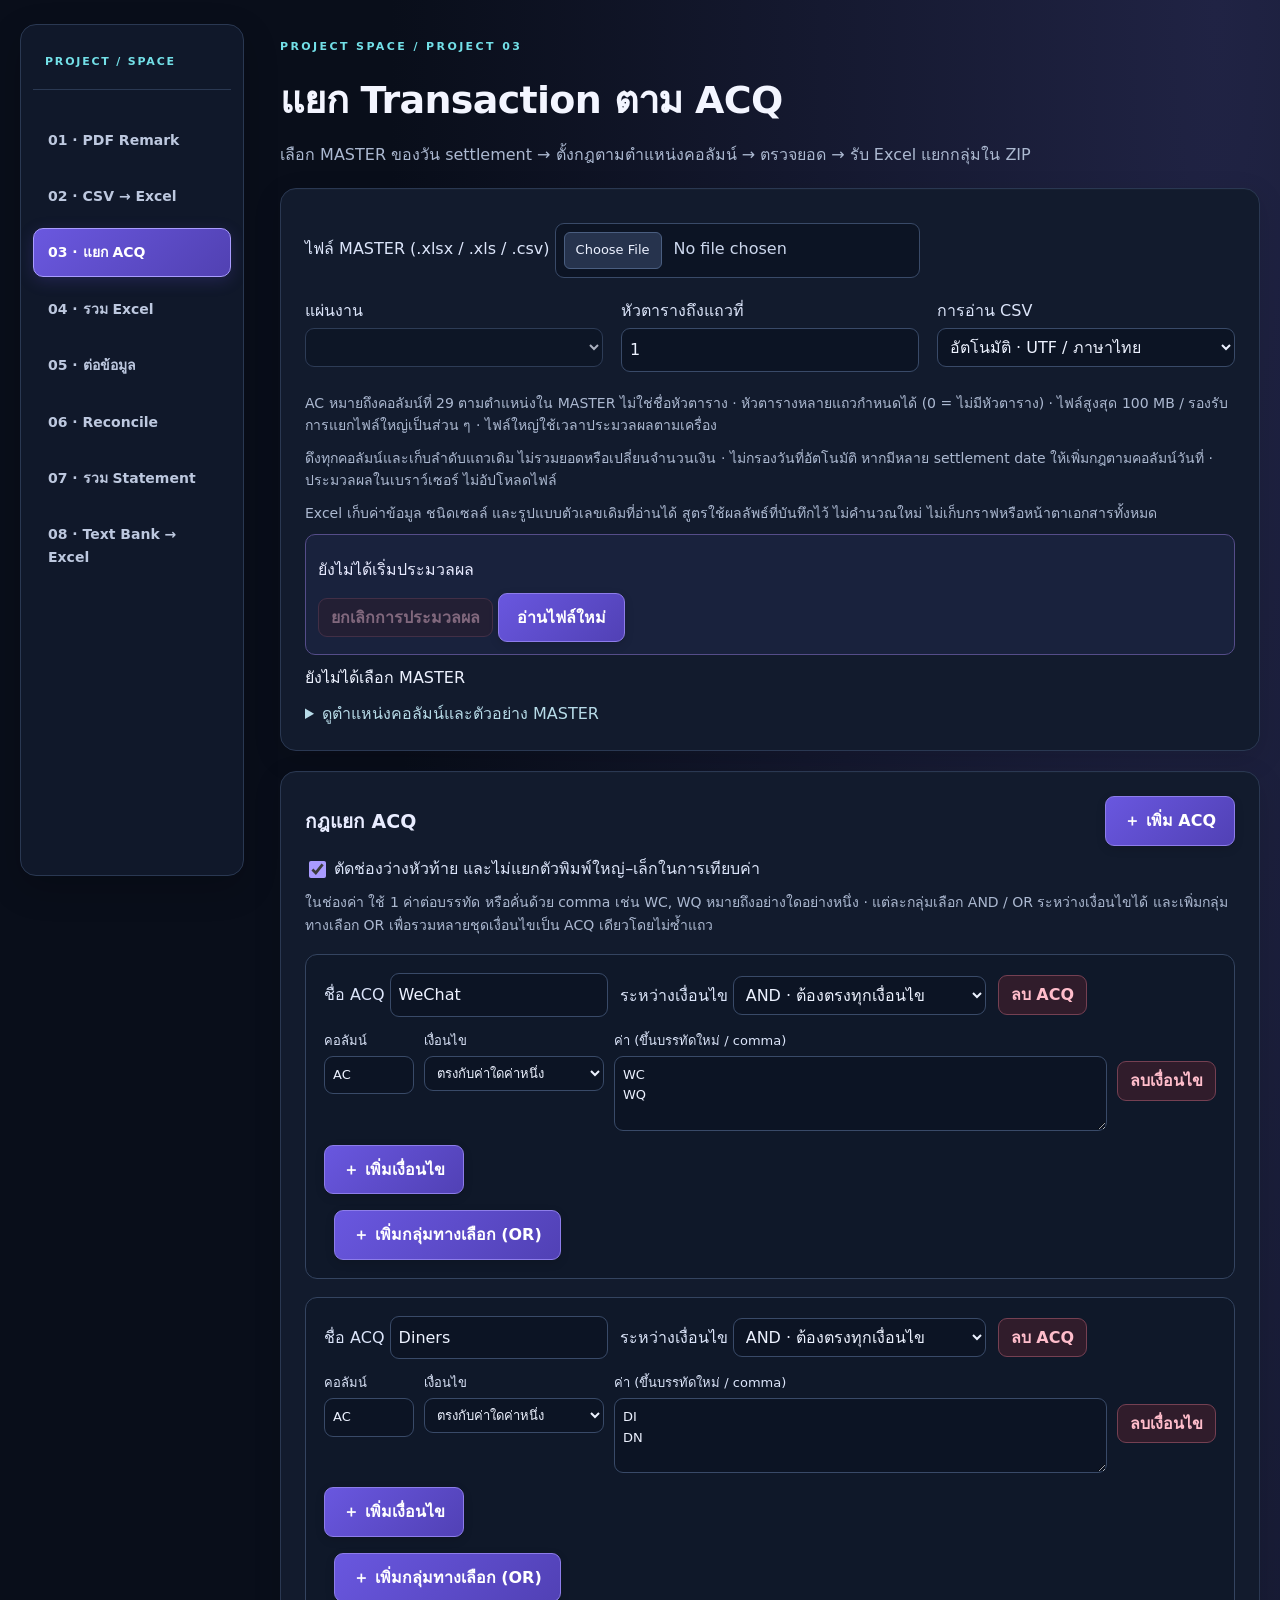
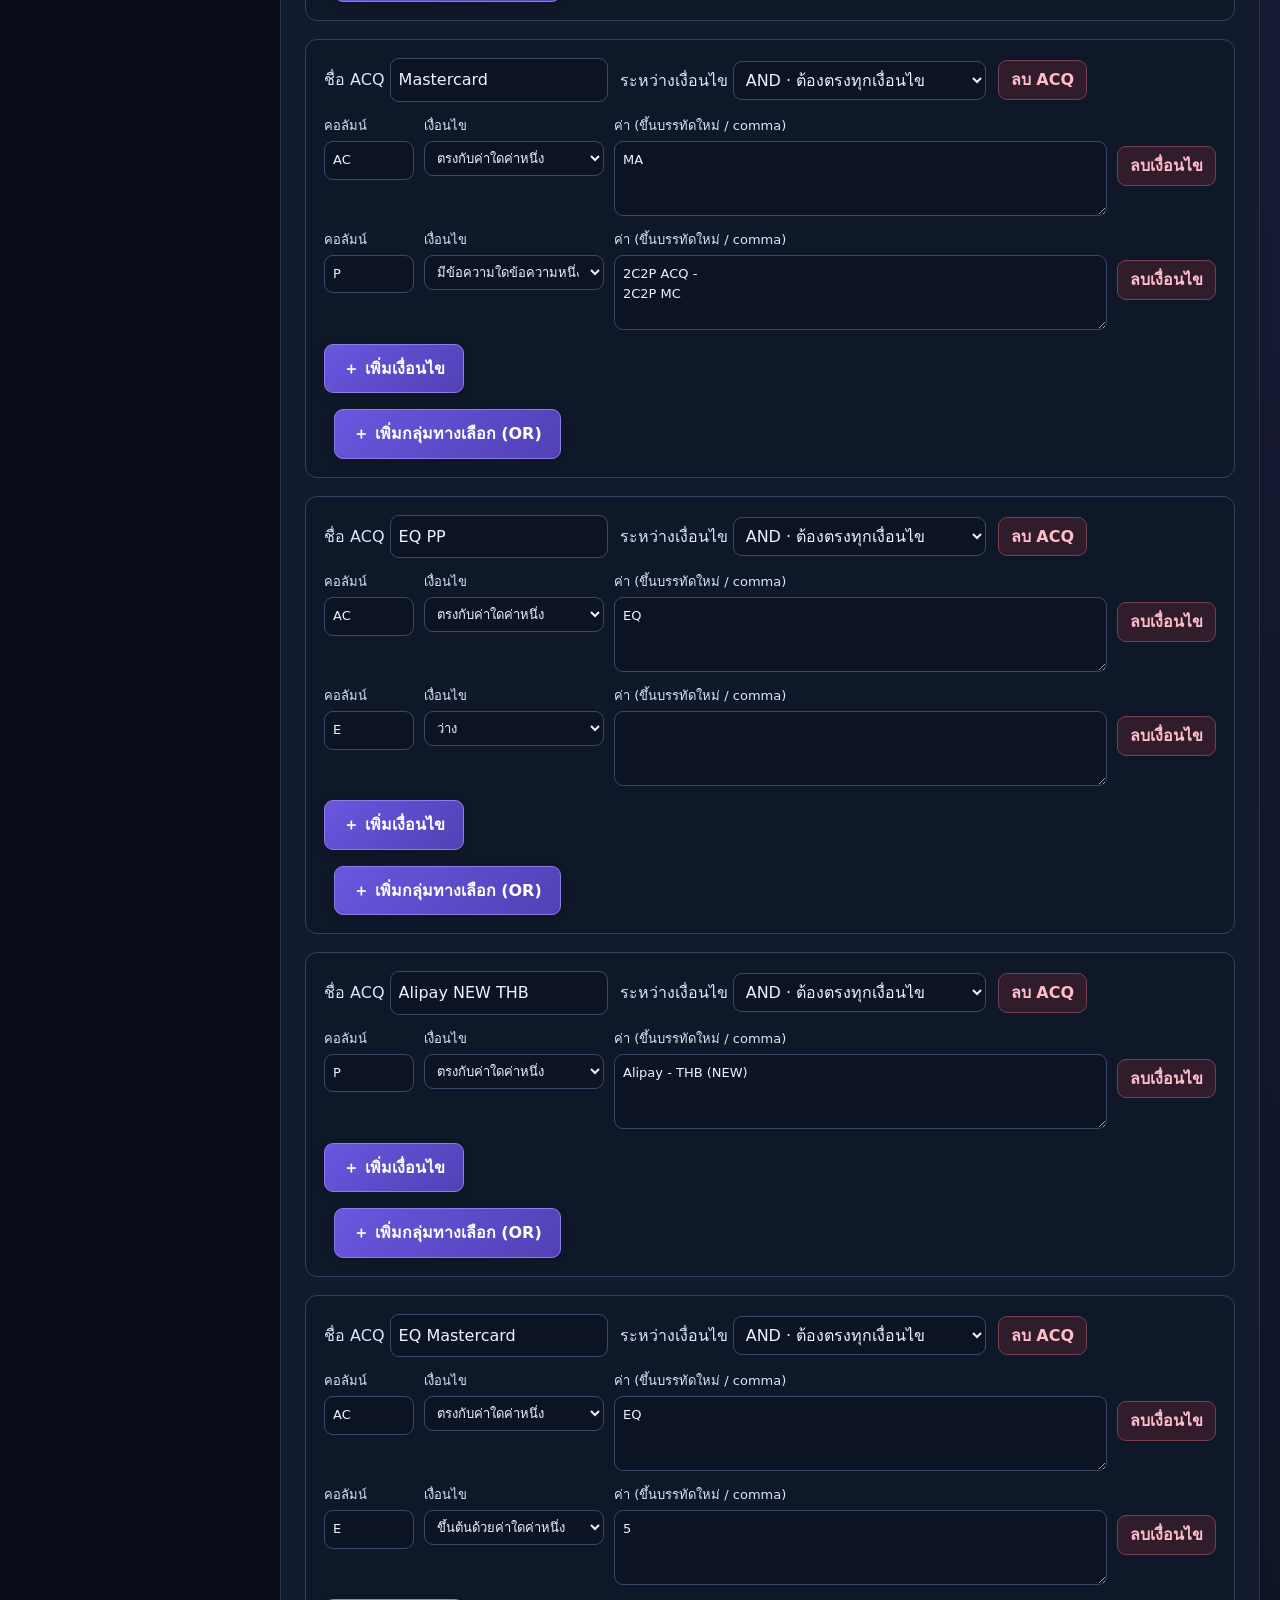
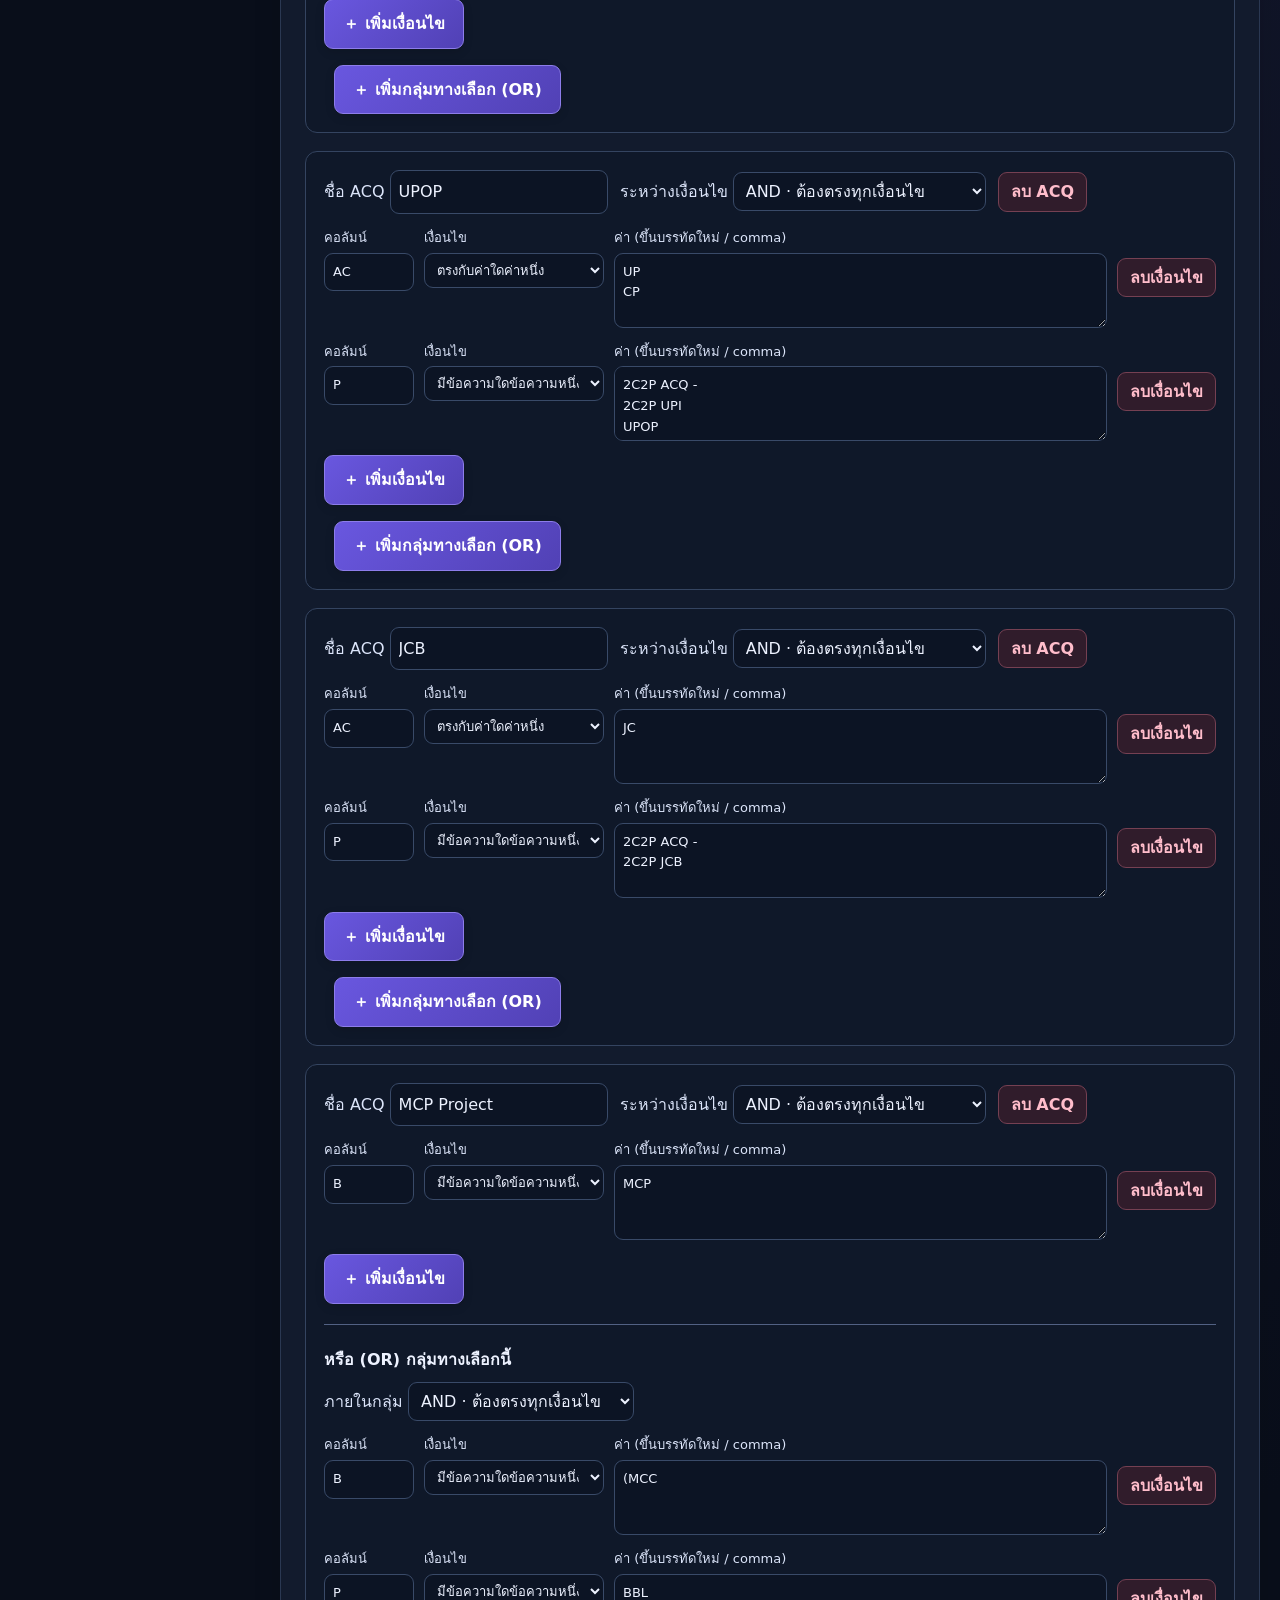
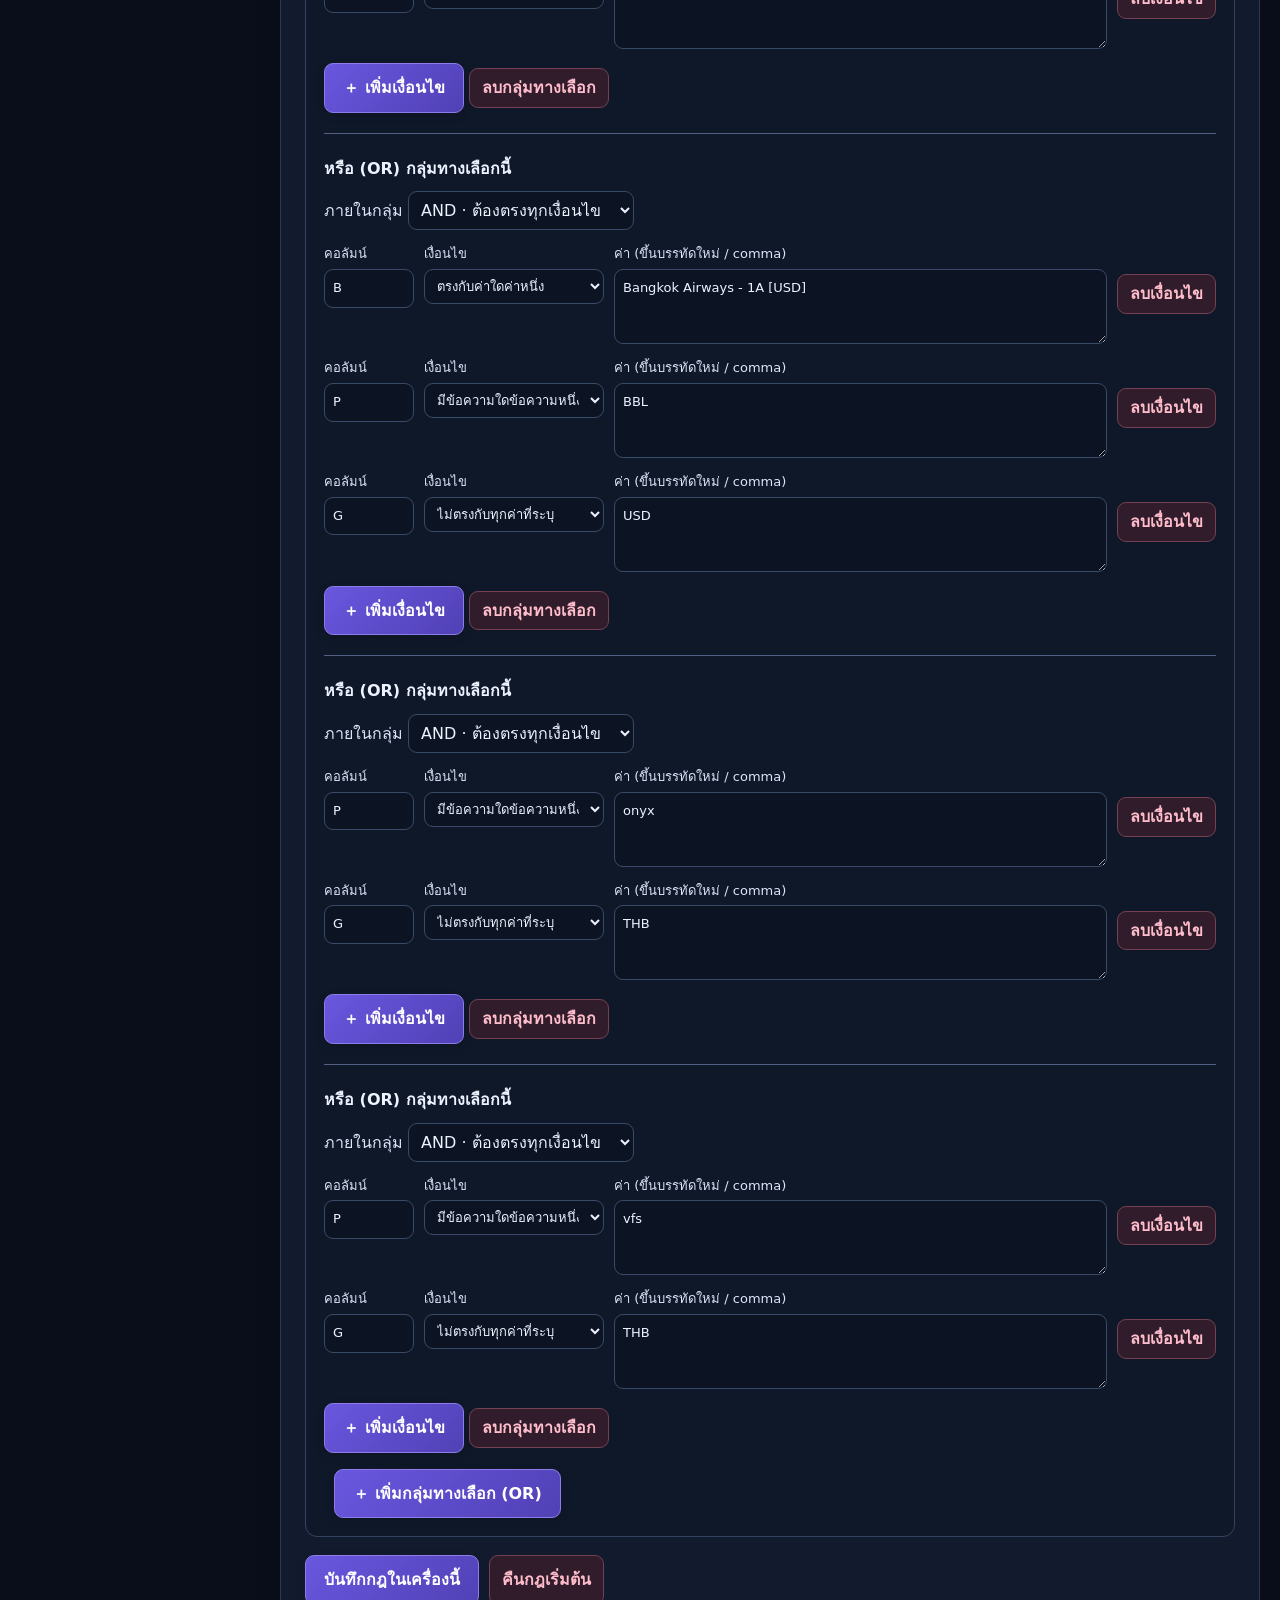
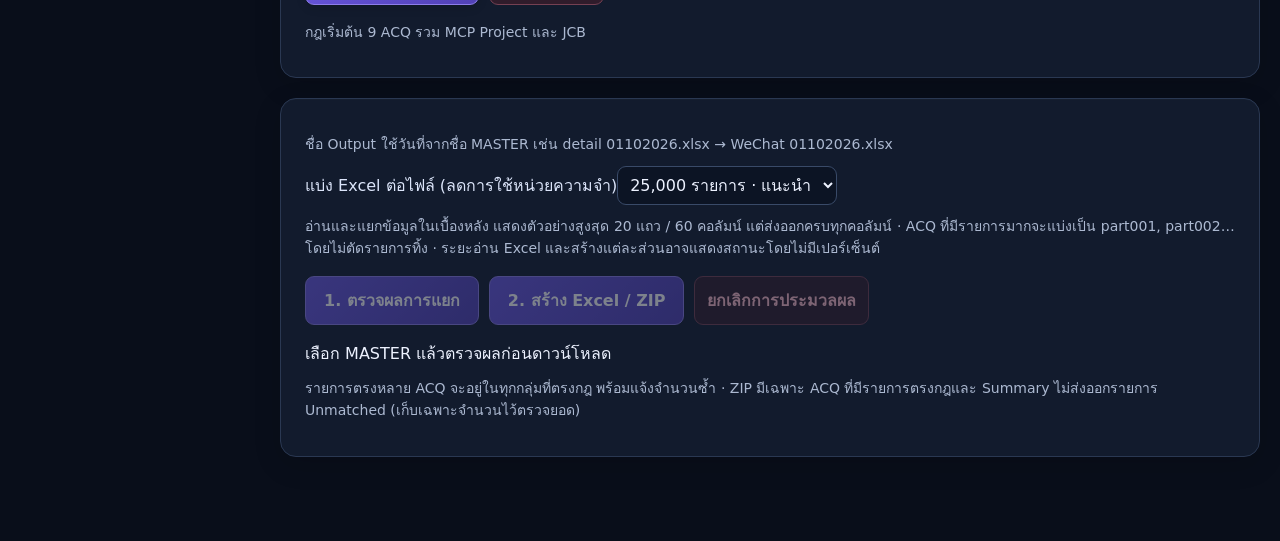
==== commit cc144521: "Add project 08 extracting signed VISA settlement totals from multiple TXT reports" ====
--- a/acq-split.html
+++ b/acq-split.html
@@ -1 +1 @@
-<!doctype html><html lang="th"><head><meta charset="utf-8"><meta name="viewport" content="width=device-width,initial-scale=1"><title>Project 03 · แยก ACQ</title><link rel="stylesheet" href="style.css"><link rel="stylesheet" href="csv-excel.css"><link rel="stylesheet" href="acq-split.css?v=large-1"><script defer src="vendor/papaparse.min.js"></script><script defer src="vendor/xlsx.full.min.js"></script><script defer src="vendor/jszip.min.js"></script><script defer src="acq-split.js?v=source-date-1"></script><link rel="stylesheet" href="theme.css?v=sidebar-1"></head><body><main><nav aria-label="เลือกโปรเจกต์"><a href="index.html">01 · PDF Remark</a><a href="csv-excel.html">02 · CSV → Excel</a><a href="acq-split.html" aria-current="page">03 · แยก ACQ</a><a href="merge-excel.html">04 · รวม Excel</a><a href="append-excel.html">05 · ต่อข้อมูล</a><a href="reconcile.html">06 · Reconcile</a><a href="statements.html">07 · รวม Statement</a></nav><span class="eyebrow">PROJECT SPACE / PROJECT 03</span><h1>แยก Transaction ตาม ACQ</h1><p>เลือก MASTER ของวัน settlement → ตั้งกฎตามตำแหน่งคอลัมน์ → ตรวจยอด → รับ Excel แยกกลุ่มใน ZIP</p><section class="panel"><label>ไฟล์ MASTER (.xlsx / .xls / .csv) <input id="master" type="file" accept=".xlsx,.xls,.csv"></label><div class="csv-controls"><label>แผ่นงาน<select id="masterSheet" disabled></select></label><label>หัวตารางถึงแถวที่<input id="headerEnd" type="number" min="0" max="100" value="1"></label><label>การอ่าน CSV<select id="masterEncoding"><option value="auto">อัตโนมัติ · UTF / ภาษาไทย</option><option value="utf-8">UTF-8</option><option value="windows-874">Windows-874 / TIS-620</option><option value="utf-16le">UTF-16 LE</option><option value="utf-16be">UTF-16 BE</option></select></label></div><p class="muted">AC หมายถึงคอลัมน์ที่ 29 ตามตำแหน่งใน MASTER ไม่ใช่ชื่อหัวตาราง · หัวตารางหลายแถวกำหนดได้ (0 = ไม่มีหัวตาราง) · ไฟล์สูงสุด 100 MB / รองรับการแยกไฟล์ใหญ่เป็นส่วน ๆ · ไฟล์ใหญ่ใช้เวลาประมวลผลตามเครื่อง</p><p class="muted">ดึงทุกคอลัมน์และเก็บลำดับแถวเดิม ไม่รวมยอดหรือเปลี่ยนจำนวนเงิน · ไม่กรองวันที่อัตโนมัติ หากมีหลาย settlement date ให้เพิ่มกฎตามคอลัมน์วันที่ · ประมวลผลในเบราว์เซอร์ ไม่อัปโหลดไฟล์</p><p class="muted">Excel เก็บค่าข้อมูล ชนิดเซลล์ และรูปแบบตัวเลขเดิมที่อ่านได้ สูตรใช้ผลลัพธ์ที่บันทึกไว้ ไม่คำนวณใหม่ ไม่เก็บกราฟหรือหน้าตาเอกสารทั้งหมด</p><div class="work-panel"><p id="workStatus" role="status" aria-live="polite">ยังไม่ได้เริ่มประมวลผล</p><progress id="workProgress" hidden></progress><button id="cancelWork" class="remove" disabled>ยกเลิกการประมวลผล</button> <button id="reloadMaster">อ่านไฟล์ใหม่</button></div><p id="masterInfo" role="status">ยังไม่ได้เลือก MASTER</p><details><summary>ดูตำแหน่งคอลัมน์และตัวอย่าง MASTER</summary><div id="masterPreview" class="csv-preview"></div></details></section><section class="panel"><div class="row"><h2>กฎแยก ACQ</h2><button id="addGroup">＋ เพิ่ม ACQ</button></div><label><input id="normalize" type="checkbox" checked> ตัดช่องว่างหัวท้าย และไม่แยกตัวพิมพ์ใหญ่–เล็กในการเทียบค่า</label><p class="muted">ในช่องค่า ใช้ 1 ค่าต่อบรรทัด หรือคั่นด้วย comma เช่น WC, WQ หมายถึงอย่างใดอย่างหนึ่ง · แต่ละกลุ่มเลือก AND / OR ระหว่างเงื่อนไขได้ และเพิ่มกลุ่มทางเลือก OR เพื่อรวมหลายชุดเงื่อนไขเป็น ACQ เดียวโดยไม่ซ้ำแถว</p><div id="groups"></div><div class="actions"><button id="saveRules">บันทึกกฎในเครื่องนี้</button><button id="resetRules" class="remove">คืนกฎเริ่มต้น</button></div><p id="rulesStatus" role="status" class="muted">กฎเริ่มต้น 9 ACQ รวม MCP Project และ JCB</p></section><section class="panel"><p class="muted">ชื่อ Output ใช้วันที่จากชื่อ MASTER เช่น detail 01102026.xlsx → WeChat 01102026.xlsx</p><label>แบ่ง Excel ต่อไฟล์ (ลดการใช้หน่วยความจำ)<select id="partRows"><option value="10000">10,000 รายการ</option><option value="25000" selected>25,000 รายการ · แนะนำ</option><option value="50000">50,000 รายการ</option></select></label><p class="muted">อ่านและแยกข้อมูลในเบื้องหลัง แสดงตัวอย่างสูงสุด 20 แถว / 60 คอลัมน์ แต่ส่งออกครบทุกคอลัมน์ · ACQ ที่มีรายการมากจะแบ่งเป็น part001, part002… โดยไม่ตัดรายการทิ้ง · ระยะอ่าน Excel และสร้างแต่ละส่วนอาจแสดงสถานะโดยไม่มีเปอร์เซ็นต์</p><div class="actions"><button id="check" disabled>1. ตรวจผลการแยก</button><button id="exportAcq" disabled>2. สร้าง Excel / ZIP</button><button id="cancelBottom" class="remove" disabled>ยกเลิกการประมวลผล</button><a id="acqDownload" hidden>ดาวน์โหลด ZIP อีกครั้ง</a></div><p id="acqStatus" role="status" aria-live="polite">เลือก MASTER แล้วตรวจผลก่อนดาวน์โหลด</p><p class="muted">รายการตรงหลาย ACQ จะอยู่ในทุกกลุ่มที่ตรงกฎ พร้อมแจ้งจำนวนซ้ำ · ZIP มีเฉพาะ ACQ ที่มีรายการตรงกฎและ Summary ไม่ส่งออกรายการ Unmatched (เก็บเฉพาะจำนวนไว้ตรวจยอด)</p><div id="result"></div></section></main></body></html>
+<!doctype html><html lang="th"><head><meta charset="utf-8"><meta name="viewport" content="width=device-width,initial-scale=1"><title>Project 03 · แยก ACQ</title><link rel="stylesheet" href="style.css"><link rel="stylesheet" href="csv-excel.css"><link rel="stylesheet" href="acq-split.css?v=large-1"><script defer src="vendor/papaparse.min.js"></script><script defer src="vendor/xlsx.full.min.js"></script><script defer src="vendor/jszip.min.js"></script><script defer src="acq-split.js?v=source-date-1"></script><link rel="stylesheet" href="theme.css?v=dark-1"><link rel="stylesheet" href="sidebar.css?v=20261102"></head><body><main><nav aria-label="เลือกโปรเจกต์"><a href="index.html?v=20261107">01 · PDF Remark</a><a href="csv-excel.html?v=20261107">02 · CSV → Excel</a><a href="acq-split.html?v=20261107" aria-current="page">03 · แยก ACQ</a><a href="merge-excel.html?v=20261107">04 · รวม Excel</a><a href="append-excel.html?v=20261107">05 · ต่อข้อมูล</a><a href="reconcile.html?v=20261107">06 · Reconcile</a><a href="statements.html?v=20261107">07 · รวม Statement</a><a href="bank-text.html?v=20261107">08 · Text Bank → Excel</a></nav><span class="eyebrow">PROJECT SPACE / PROJECT 03</span><h1>แยก Transaction ตาม ACQ</h1><p>เลือก MASTER ของวัน settlement → ตั้งกฎตามตำแหน่งคอลัมน์ → ตรวจยอด → รับ Excel แยกกลุ่มใน ZIP</p><section class="panel"><label>ไฟล์ MASTER (.xlsx / .xls / .csv) <input id="master" type="file" accept=".xlsx,.xls,.csv"></label><div class="csv-controls"><label>แผ่นงาน<select id="masterSheet" disabled></select></label><label>หัวตารางถึงแถวที่<input id="headerEnd" type="number" min="0" max="100" value="1"></label><label>การอ่าน CSV<select id="masterEncoding"><option value="auto">อัตโนมัติ · UTF / ภาษาไทย</option><option value="utf-8">UTF-8</option><option value="windows-874">Windows-874 / TIS-620</option><option value="utf-16le">UTF-16 LE</option><option value="utf-16be">UTF-16 BE</option></select></label></div><p class="muted">AC หมายถึงคอลัมน์ที่ 29 ตามตำแหน่งใน MASTER ไม่ใช่ชื่อหัวตาราง · หัวตารางหลายแถวกำหนดได้ (0 = ไม่มีหัวตาราง) · ไฟล์สูงสุด 100 MB / รองรับการแยกไฟล์ใหญ่เป็นส่วน ๆ · ไฟล์ใหญ่ใช้เวลาประมวลผลตามเครื่อง</p><p class="muted">ดึงทุกคอลัมน์และเก็บลำดับแถวเดิม ไม่รวมยอดหรือเปลี่ยนจำนวนเงิน · ไม่กรองวันที่อัตโนมัติ หากมีหลาย settlement date ให้เพิ่มกฎตามคอลัมน์วันที่ · ประมวลผลในเบราว์เซอร์ ไม่อัปโหลดไฟล์</p><p class="muted">Excel เก็บค่าข้อมูล ชนิดเซลล์ และรูปแบบตัวเลขเดิมที่อ่านได้ สูตรใช้ผลลัพธ์ที่บันทึกไว้ ไม่คำนวณใหม่ ไม่เก็บกราฟหรือหน้าตาเอกสารทั้งหมด</p><div class="work-panel"><p id="workStatus" role="status" aria-live="polite">ยังไม่ได้เริ่มประมวลผล</p><progress id="workProgress" hidden></progress><button id="cancelWork" class="remove" disabled>ยกเลิกการประมวลผล</button> <button id="reloadMaster">อ่านไฟล์ใหม่</button></div><p id="masterInfo" role="status">ยังไม่ได้เลือก MASTER</p><details><summary>ดูตำแหน่งคอลัมน์และตัวอย่าง MASTER</summary><div id="masterPreview" class="csv-preview"></div></details></section><section class="panel"><div class="row"><h2>กฎแยก ACQ</h2><button id="addGroup">＋ เพิ่ม ACQ</button></div><label><input id="normalize" type="checkbox" checked> ตัดช่องว่างหัวท้าย และไม่แยกตัวพิมพ์ใหญ่–เล็กในการเทียบค่า</label><p class="muted">ในช่องค่า ใช้ 1 ค่าต่อบรรทัด หรือคั่นด้วย comma เช่น WC, WQ หมายถึงอย่างใดอย่างหนึ่ง · แต่ละกลุ่มเลือก AND / OR ระหว่างเงื่อนไขได้ และเพิ่มกลุ่มทางเลือก OR เพื่อรวมหลายชุดเงื่อนไขเป็น ACQ เดียวโดยไม่ซ้ำแถว</p><div id="groups"></div><div class="actions"><button id="saveRules">บันทึกกฎในเครื่องนี้</button><button id="resetRules" class="remove">คืนกฎเริ่มต้น</button></div><p id="rulesStatus" role="status" class="muted">กฎเริ่มต้น 9 ACQ รวม MCP Project และ JCB</p></section><section class="panel"><p class="muted">ชื่อ Output ใช้วันที่จากชื่อ MASTER เช่น detail 01102026.xlsx → WeChat 01102026.xlsx</p><label>แบ่ง Excel ต่อไฟล์ (ลดการใช้หน่วยความจำ)<select id="partRows"><option value="10000">10,000 รายการ</option><option value="25000" selected>25,000 รายการ · แนะนำ</option><option value="50000">50,000 รายการ</option></select></label><p class="muted">อ่านและแยกข้อมูลในเบื้องหลัง แสดงตัวอย่างสูงสุด 20 แถว / 60 คอลัมน์ แต่ส่งออกครบทุกคอลัมน์ · ACQ ที่มีรายการมากจะแบ่งเป็น part001, part002… โดยไม่ตัดรายการทิ้ง · ระยะอ่าน Excel และสร้างแต่ละส่วนอาจแสดงสถานะโดยไม่มีเปอร์เซ็นต์</p><div class="actions"><button id="check" disabled>1. ตรวจผลการแยก</button><button id="exportAcq" disabled>2. สร้าง Excel / ZIP</button><button id="cancelBottom" class="remove" disabled>ยกเลิกการประมวลผล</button><a id="acqDownload" hidden>ดาวน์โหลด ZIP อีกครั้ง</a></div><p id="acqStatus" role="status" aria-live="polite">เลือก MASTER แล้วตรวจผลก่อนดาวน์โหลด</p><p class="muted">รายการตรงหลาย ACQ จะอยู่ในทุกกลุ่มที่ตรงกฎ พร้อมแจ้งจำนวนซ้ำ · ZIP มีเฉพาะ ACQ ที่มีรายการตรงกฎและ Summary ไม่ส่งออกรายการ Unmatched (เก็บเฉพาะจำนวนไว้ตรวจยอด)</p><div id="result"></div></section></main></body></html>
--- a/theme.css
+++ b/theme.css
@@ -1,15 +1,2 @@
 :root{color-scheme:dark;--bg:#090e1a;--surface:#121b2d;--field:#0c1424;--border:#2a3852;--text:#edf2ff;--muted:#acb9d1;--accent:#9c91ff;--cyan:#73e0e8}body{background:radial-gradient(ellipse at 95% 0,#202344 0,transparent 48%),var(--bg);color:var(--text);min-height:100vh}main{padding-top:28px;padding-bottom:64px}a{color:#b6adff}a:hover{color:#d4ceff}nav{display:flex;align-items:center;gap:10px;flex-wrap:wrap;margin:0 0 36px;padding:14px;border:1px solid var(--border);border-radius:16px;background:#10182a;box-shadow:0 12px 35px #0003}nav::before{content:'PROJECT / SPACE';font-size:12px;font-weight:800;letter-spacing:2px;color:var(--cyan);margin-right:auto;padding:0 12px}nav a{display:inline-flex;align-items:center;justify-content:center;min-height:44px;padding:10px 16px;background:transparent;border:1px solid transparent;border-radius:10px;text-decoration:none;font-size:14px;font-weight:600;color:#bdc8df;transition:background .15s,border-color .15s,color .15s}nav a:hover{background:#202b44;border-color:#415273;color:white}nav a[aria-current="page"]{background:linear-gradient(135deg,#6a58df,#5141b2);color:white;border-color:#a99cff;box-shadow:0 4px 16px #6652d538}.eyebrow{color:var(--cyan);font-size:11px;letter-spacing:2.4px}h1{color:#f3f5ff;font-size:clamp(27px,4vw,38px);letter-spacing:-.7px;margin:12px 0}h2{color:#e8ecff}main>p{color:var(--muted)}.panel,.item{background:var(--surface);border-color:var(--border);box-shadow:0 8px 28px #0002,inset 0 1px #ffffff04}.muted,.csv-info{color:var(--muted)}label{color:#dce5fa}input,textarea,select{background:var(--field);color:var(--text);border:1px solid #394a68;border-radius:9px;accent-color:#a99bff}input::placeholder,textarea::placeholder{color:#8f9eb8}input:focus,textarea:focus,select:focus{outline:2px solid #9c91ff;outline-offset:2px;border-color:var(--accent)}:focus-visible{outline:2px solid var(--cyan);outline-offset:4px}button,.upload{background:linear-gradient(135deg,#6957df,#5141b5);color:white;border:1px solid #8d7dea;box-shadow:0 3px 10px #0002;font-weight:600}button:hover:not(:disabled),.upload:hover{background:#7763ec;border-color:#c4baff}button:disabled{opacity:.45;box-shadow:none}.remove{background:#301c2b;color:#ffbdcb;border:1px solid #754052;box-shadow:none}.remove:hover:not(:disabled){background:#512a3c;border-color:#c2768d}input[type=file]{background:var(--field);color:#ccd7ed}input[type=file]::file-selector-button{font:inherit;font-size:13px;background:#26334d;color:#ecf1ff;border:1px solid #4a5e80;border-radius:6px;padding:7px 11px;margin-right:12px;cursor:pointer}.upload input{border-color:#8d7dea}.details summary,summary{color:#b7dbe8}.details summary{color:#b8adff}.note{color:#b6c4dc}.error,.csv-error{color:#ffb1ad!important}.acq-group{background:#0f1829;border-color:#344460}.work-panel{background:#19223d;border-color:#554d89;color:#e7eaff}.work-panel p{color:#e7eaff}.work-panel progress{accent-color:#aa9aff}.csv-preview{border-radius:9px;scrollbar-color:#485773 #101827}.csv-preview td,#result th,#result td{border-color:#34425b}.csv-preview tr:first-child,.col-heading{background:#24304b;color:#e5eaff}#result>table tr:first-child{background:#24304b}#result>table tr:nth-child(even){background:#172238}#download,#csvDownload,#acqDownload{color:#8de2df;font-weight:600}.stage{background:white;border-color:#647390;border-radius:6px}.overlay{outline-color:#7763ec}input[type=checkbox]{width:17px;height:17px;vertical-align:middle}.footer{border-top:2px solid #6656b8}::selection{background:#6656b8;color:white}@media(max-width:780px){nav::before{width:100%;margin:0;padding:2px 6px 8px}nav a{flex:1;padding:9px 10px;font-size:13px}nav{padding:10px;gap:6px;margin-bottom:26px}main{padding-top:16px}.row{flex-wrap:wrap}}@media(prefers-reduced-motion:reduce){nav a{transition:none}}
 .upload{max-width:100%;overflow-wrap:anywhere}.upload input{width:100%;min-width:0}.slot-grid>*{min-width:0}
-/* Project navigation: a persistent left sidebar on desktop. */
-@media(min-width:1000px){
- body{padding-left:260px}
- main{padding-top:32px}
- main>nav{position:fixed;left:20px;top:24px;bottom:24px;width:224px;margin:0;padding:18px 12px;display:flex;flex-direction:column;align-items:stretch;justify-content:flex-start;flex-wrap:nowrap;gap:8px;overflow-y:auto;z-index:20;box-shadow:0 12px 35px #0003;scrollbar-width:thin}
- main>nav::before{flex:none;margin:0 0 18px;padding:10px 12px 18px;border-bottom:1px solid var(--border);font-size:11px;letter-spacing:1.8px}
- main>nav a{flex:none;width:100%;justify-content:flex-start;min-height:48px;padding:12px 14px;white-space:normal;overflow-wrap:anywhere}
-}
-@media(max-width:999px){
- main>nav{display:grid;grid-template-columns:repeat(2,minmax(0,1fr));gap:6px;margin-bottom:26px;padding:12px}
- main>nav::before{grid-column:1/-1;width:auto;margin:0;padding:6px 8px 12px}
- main>nav a{min-width:0;justify-content:flex-start;padding:10px;font-size:13px}
-}
--- a/sidebar.css
+++ b/sidebar.css
@@ -0,0 +1,13 @@
+/* Project navigation: a persistent left sidebar on desktop. */
+@media(min-width:1000px){
+ body{padding-left:260px}
+ main{padding-top:32px}
+ main>nav{position:fixed;left:20px;top:24px;bottom:24px;width:224px;margin:0;padding:18px 12px;display:flex;flex-direction:column;align-items:stretch;justify-content:flex-start;flex-wrap:nowrap;gap:8px;overflow-y:auto;z-index:20;box-shadow:0 12px 35px #0003;scrollbar-width:thin}
+ main>nav::before{flex:none;margin:0 0 18px;padding:10px 12px 18px;border-bottom:1px solid var(--border);font-size:11px;letter-spacing:1.8px}
+ main>nav a{flex:none;width:100%;justify-content:flex-start;min-height:48px;padding:12px 14px;white-space:normal;overflow-wrap:anywhere}
+}
+@media(max-width:999px){
+ main>nav{display:grid;grid-template-columns:repeat(2,minmax(0,1fr));gap:6px;margin-bottom:26px;padding:12px}
+ main>nav::before{grid-column:1/-1;width:auto;margin:0;padding:6px 8px 12px}
+ main>nav a{min-width:0;justify-content:flex-start;padding:10px;font-size:13px}
+}
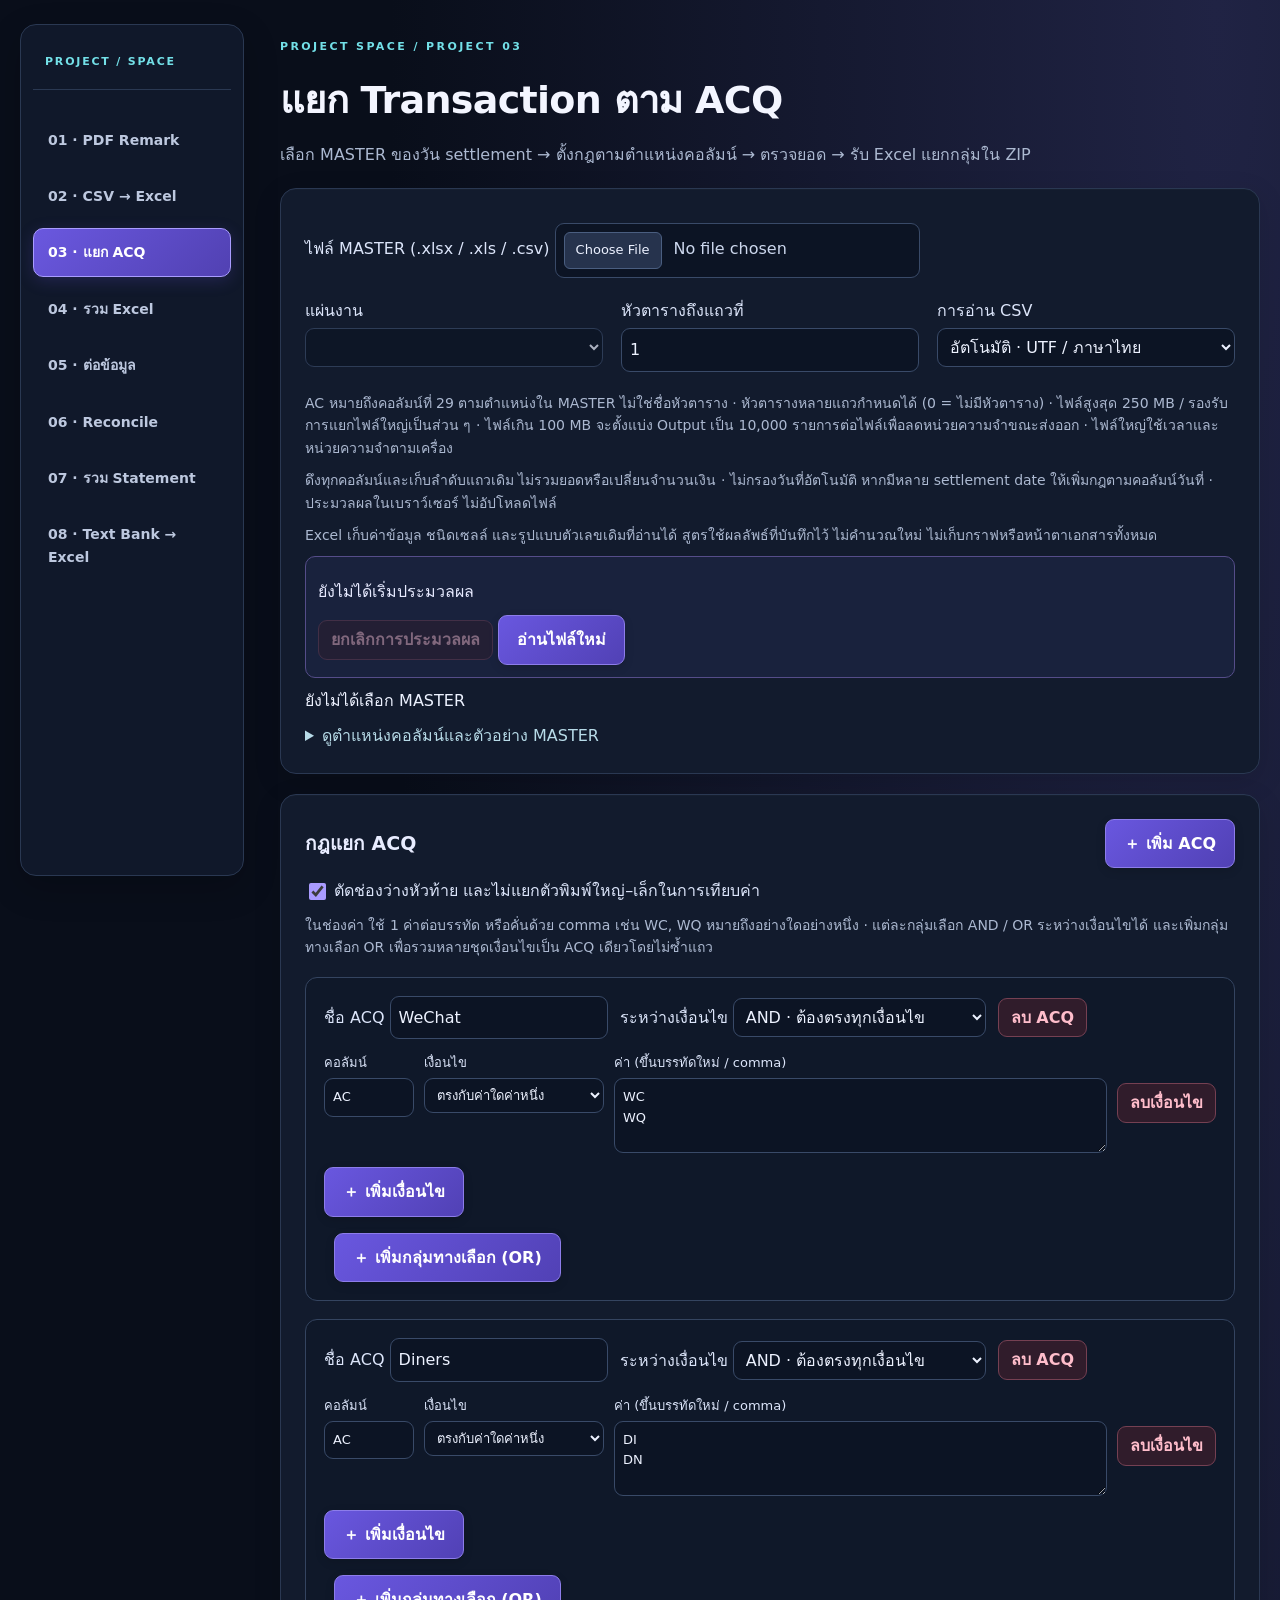
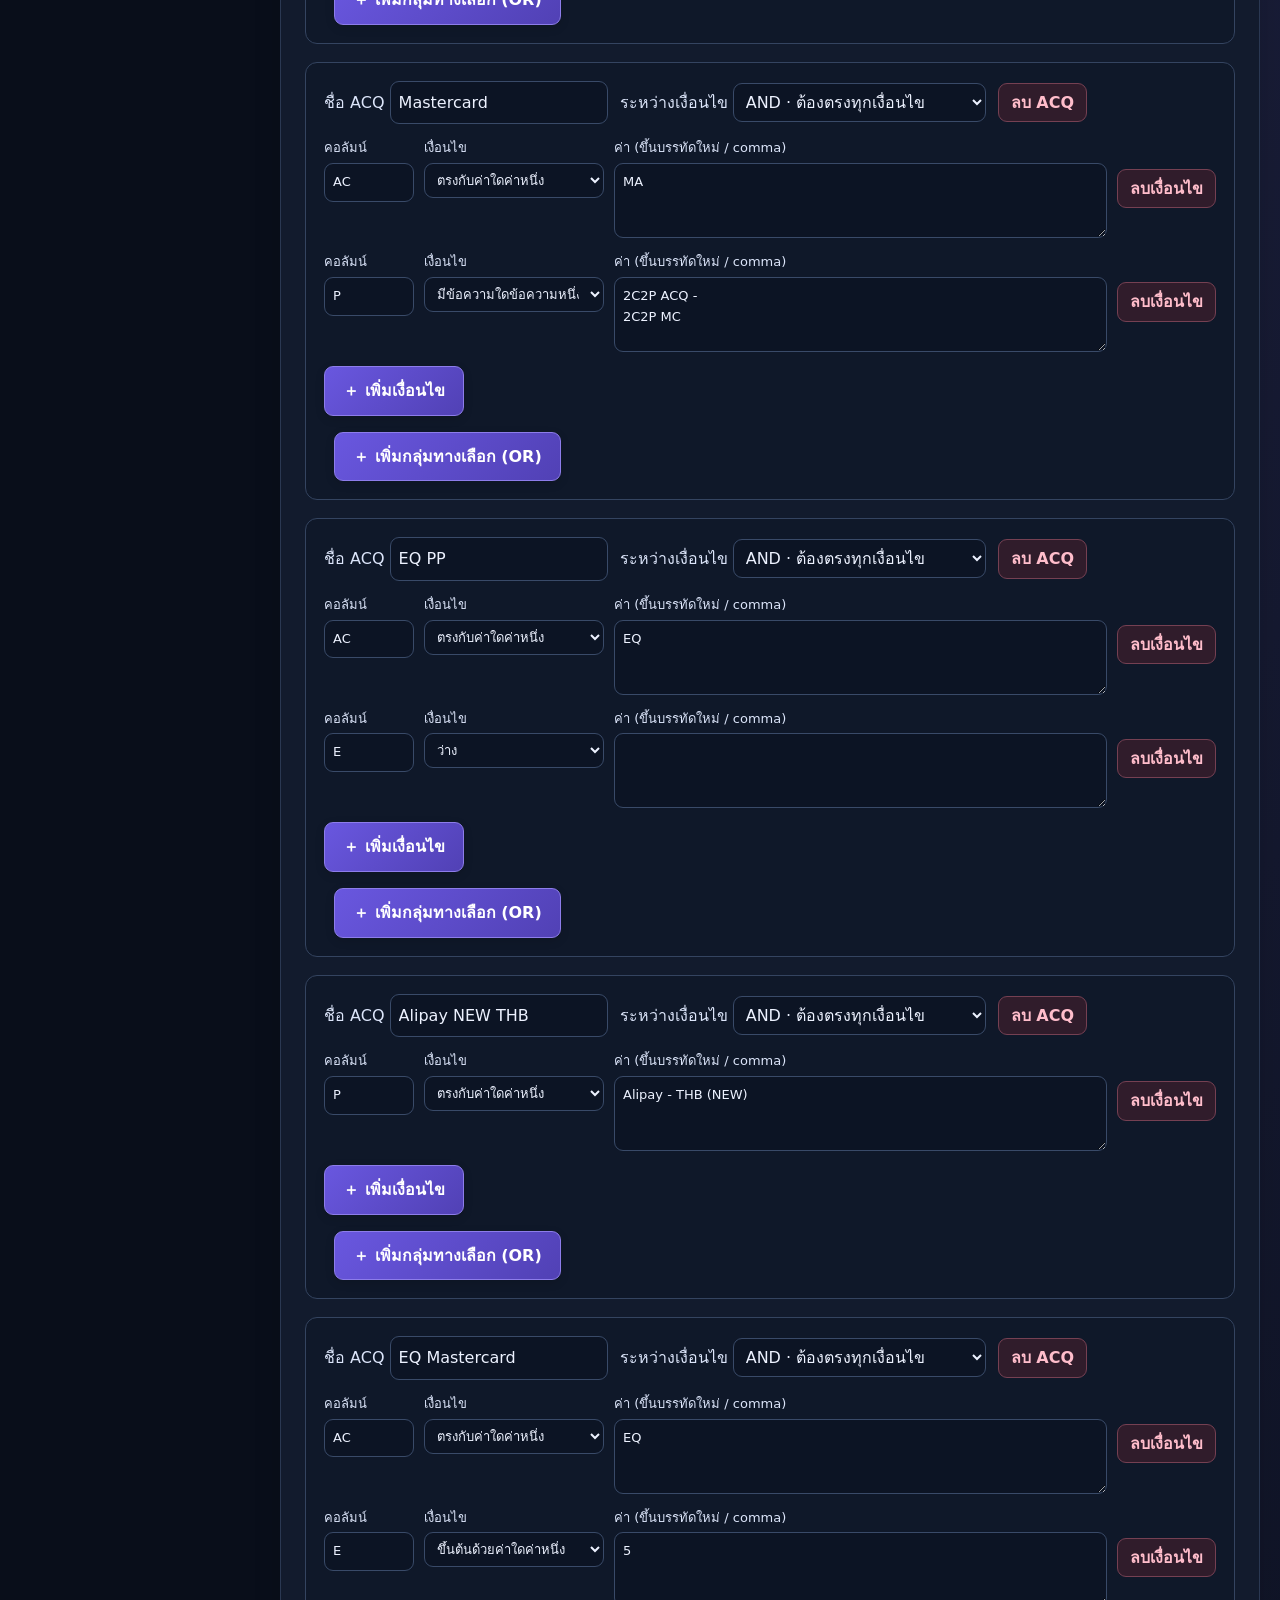
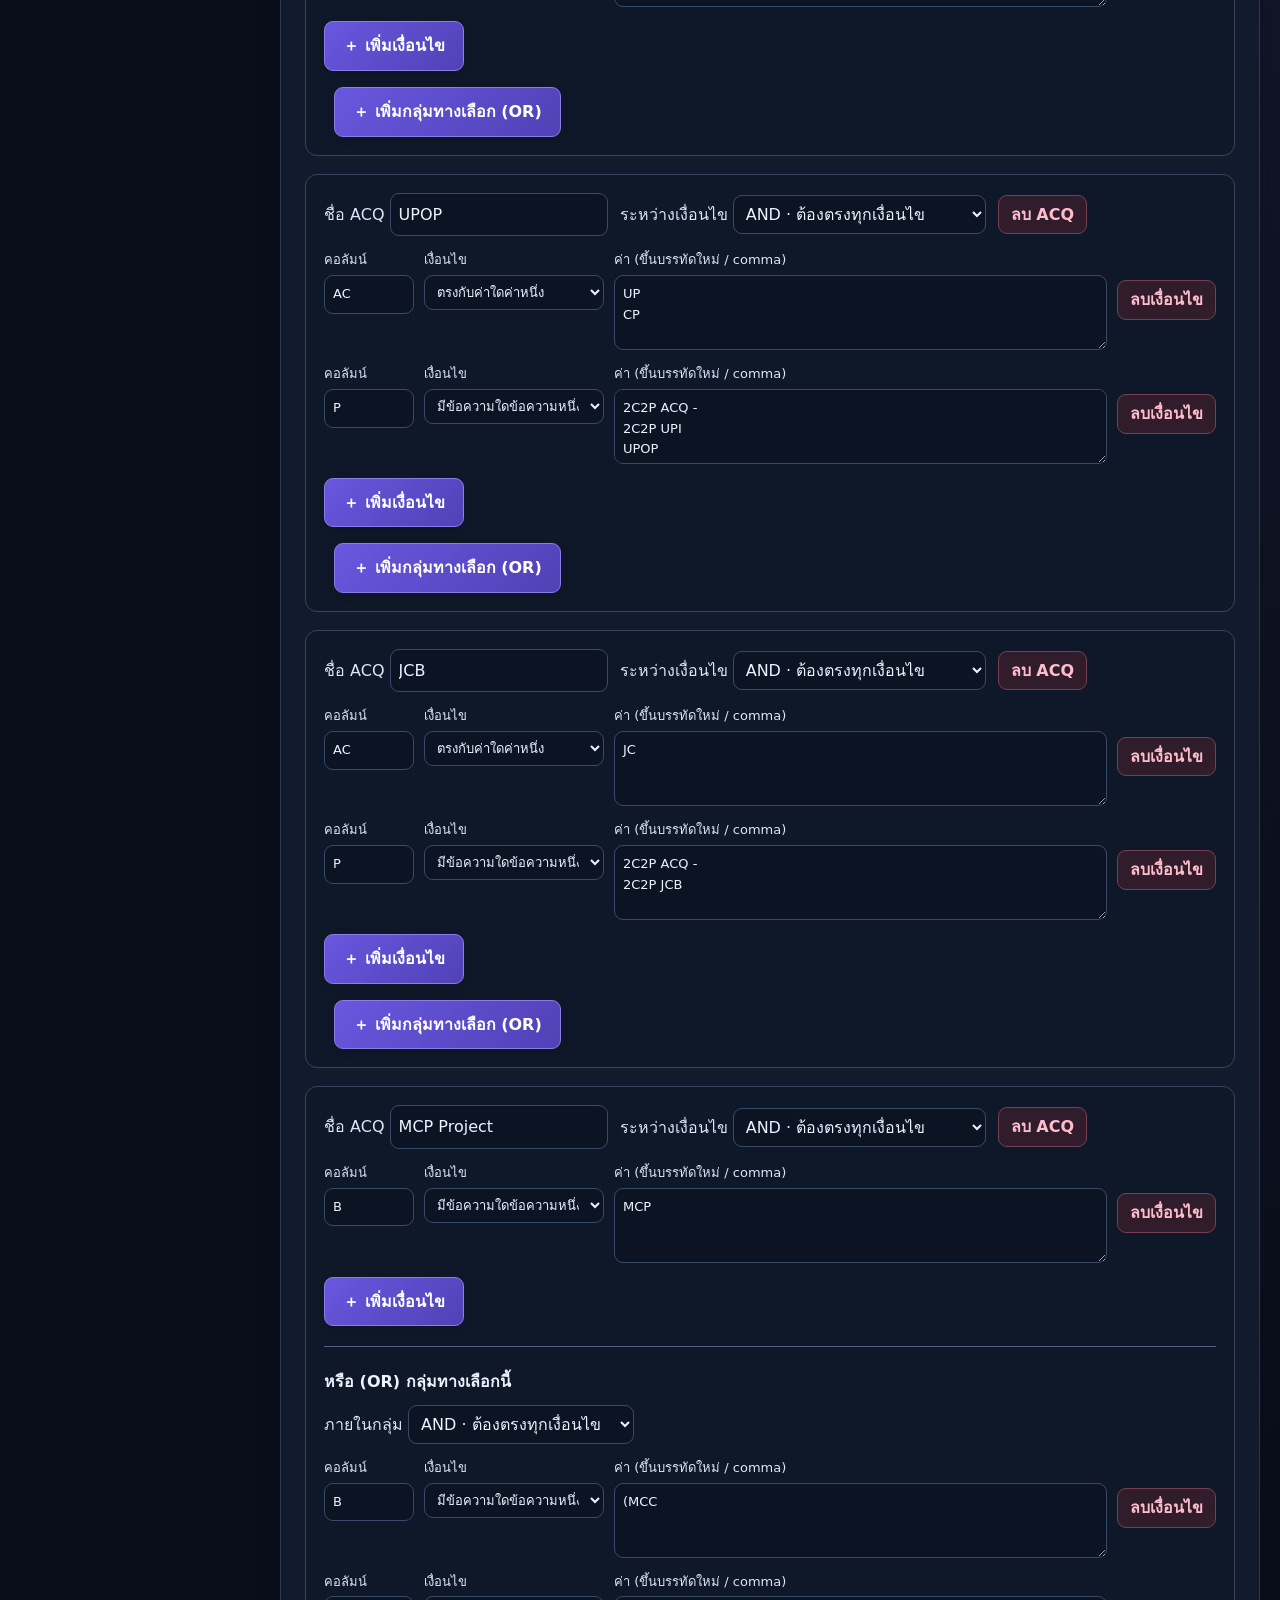
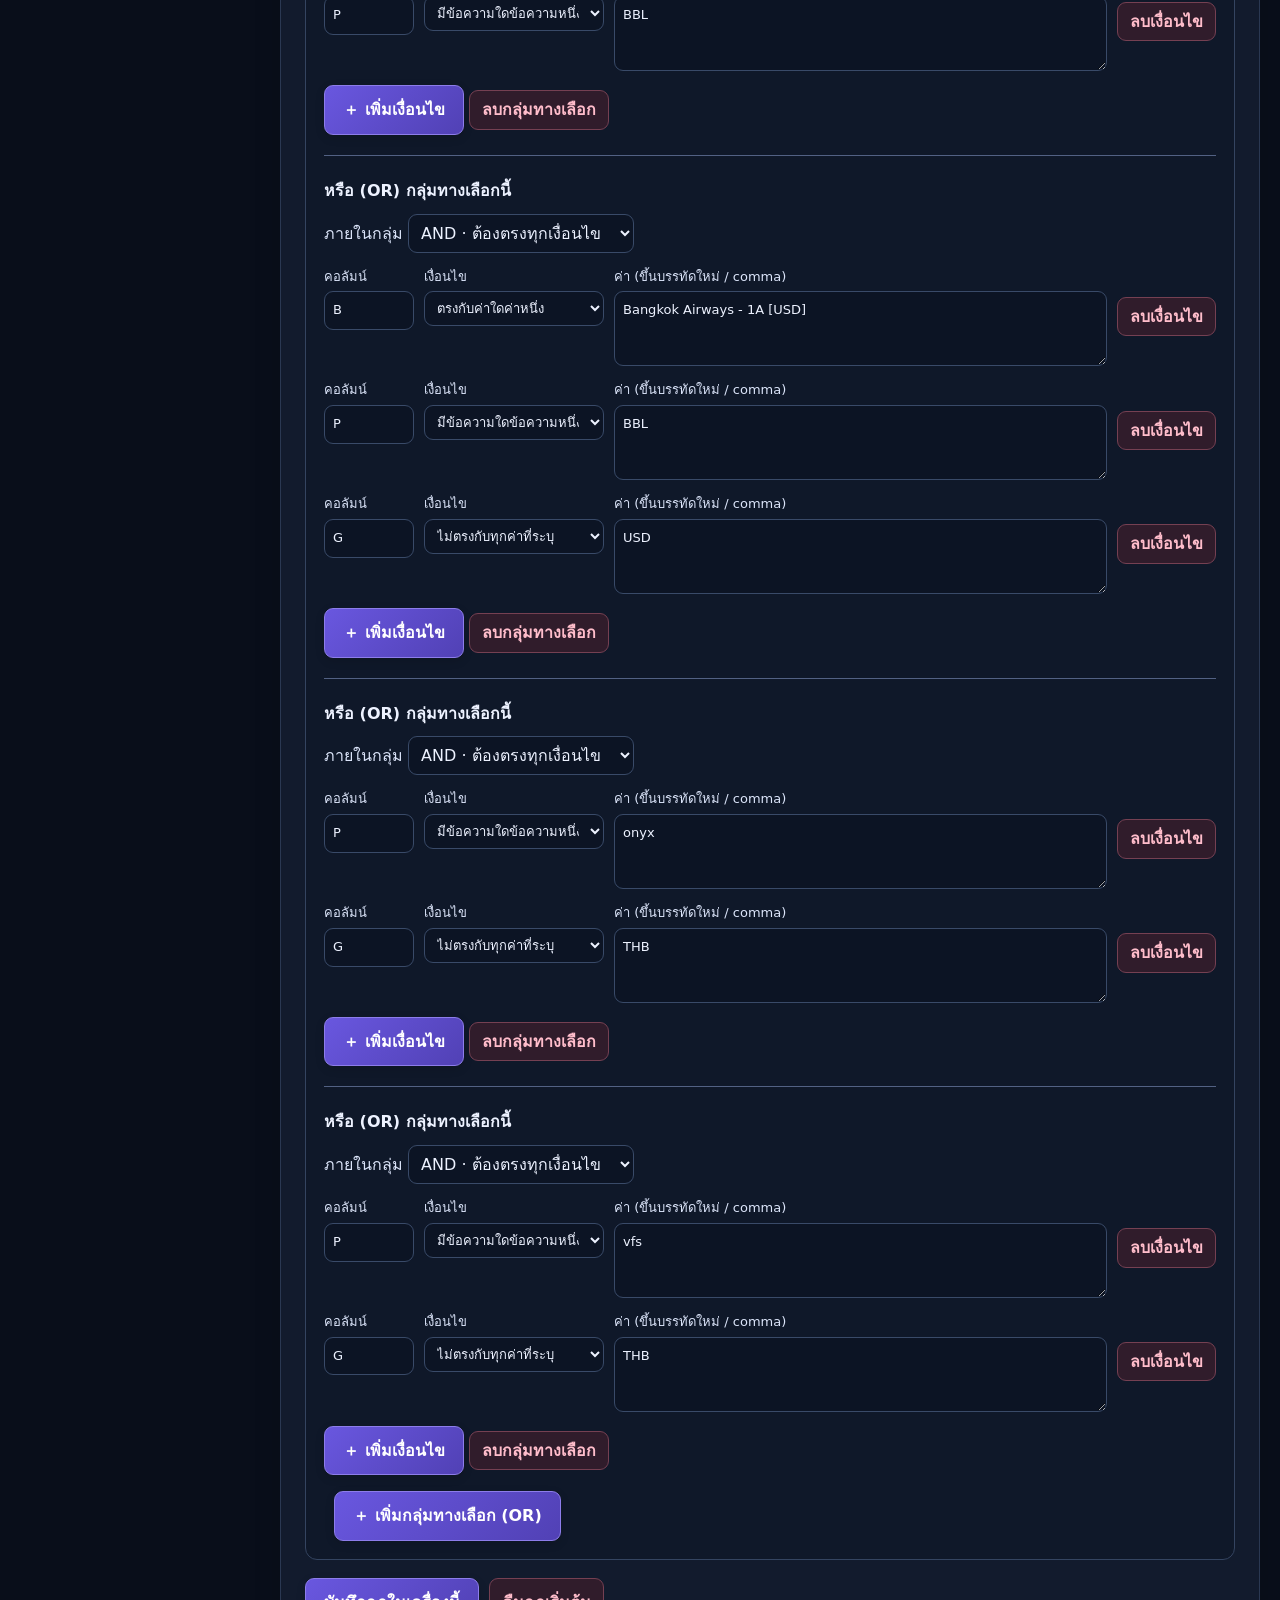
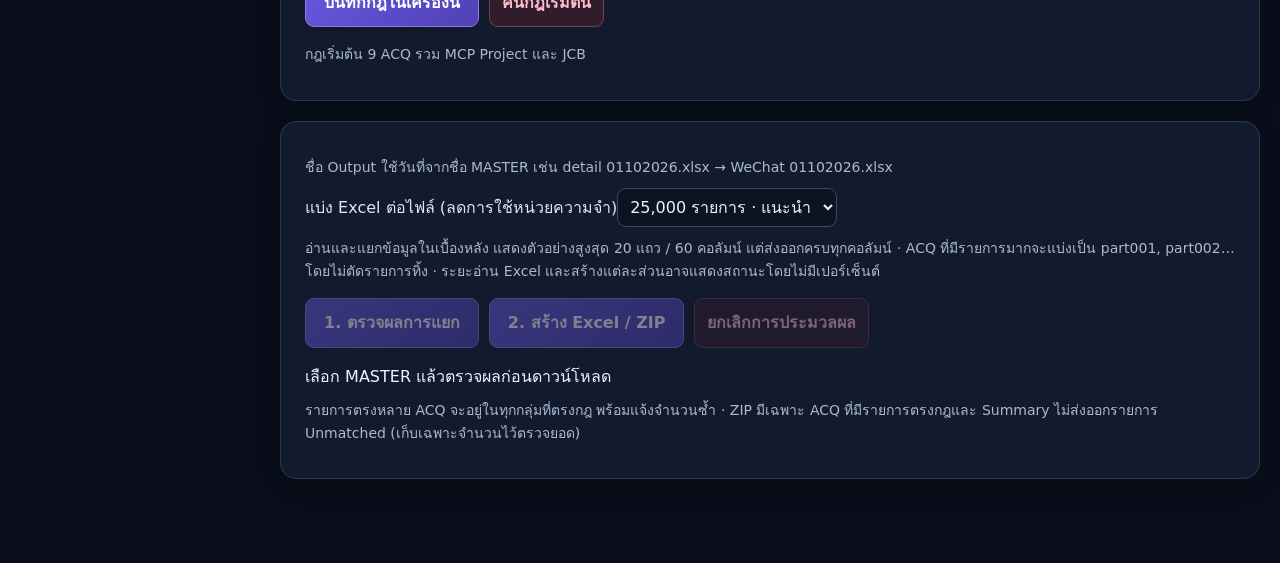
==== commit d6256884: "Raise project 03 input limit to 250 MB with smaller large-file export parts" ====
--- a/acq-split.html
+++ b/acq-split.html
@@ -1 +1 @@
-<!doctype html><html lang="th"><head><meta charset="utf-8"><meta name="viewport" content="width=device-width,initial-scale=1"><title>Project 03 · แยก ACQ</title><link rel="stylesheet" href="style.css"><link rel="stylesheet" href="csv-excel.css"><link rel="stylesheet" href="acq-split.css?v=large-1"><script defer src="vendor/papaparse.min.js"></script><script defer src="vendor/xlsx.full.min.js"></script><script defer src="vendor/jszip.min.js"></script><script defer src="acq-split.js?v=source-date-1"></script><link rel="stylesheet" href="theme.css?v=dark-1"><link rel="stylesheet" href="sidebar.css?v=20261102"></head><body><main><nav aria-label="เลือกโปรเจกต์"><a href="index.html?v=20261107">01 · PDF Remark</a><a href="csv-excel.html?v=20261107">02 · CSV → Excel</a><a href="acq-split.html?v=20261107" aria-current="page">03 · แยก ACQ</a><a href="merge-excel.html?v=20261107">04 · รวม Excel</a><a href="append-excel.html?v=20261107">05 · ต่อข้อมูล</a><a href="reconcile.html?v=20261107">06 · Reconcile</a><a href="statements.html?v=20261107">07 · รวม Statement</a><a href="bank-text.html?v=20261107">08 · Text Bank → Excel</a></nav><span class="eyebrow">PROJECT SPACE / PROJECT 03</span><h1>แยก Transaction ตาม ACQ</h1><p>เลือก MASTER ของวัน settlement → ตั้งกฎตามตำแหน่งคอลัมน์ → ตรวจยอด → รับ Excel แยกกลุ่มใน ZIP</p><section class="panel"><label>ไฟล์ MASTER (.xlsx / .xls / .csv) <input id="master" type="file" accept=".xlsx,.xls,.csv"></label><div class="csv-controls"><label>แผ่นงาน<select id="masterSheet" disabled></select></label><label>หัวตารางถึงแถวที่<input id="headerEnd" type="number" min="0" max="100" value="1"></label><label>การอ่าน CSV<select id="masterEncoding"><option value="auto">อัตโนมัติ · UTF / ภาษาไทย</option><option value="utf-8">UTF-8</option><option value="windows-874">Windows-874 / TIS-620</option><option value="utf-16le">UTF-16 LE</option><option value="utf-16be">UTF-16 BE</option></select></label></div><p class="muted">AC หมายถึงคอลัมน์ที่ 29 ตามตำแหน่งใน MASTER ไม่ใช่ชื่อหัวตาราง · หัวตารางหลายแถวกำหนดได้ (0 = ไม่มีหัวตาราง) · ไฟล์สูงสุด 100 MB / รองรับการแยกไฟล์ใหญ่เป็นส่วน ๆ · ไฟล์ใหญ่ใช้เวลาประมวลผลตามเครื่อง</p><p class="muted">ดึงทุกคอลัมน์และเก็บลำดับแถวเดิม ไม่รวมยอดหรือเปลี่ยนจำนวนเงิน · ไม่กรองวันที่อัตโนมัติ หากมีหลาย settlement date ให้เพิ่มกฎตามคอลัมน์วันที่ · ประมวลผลในเบราว์เซอร์ ไม่อัปโหลดไฟล์</p><p class="muted">Excel เก็บค่าข้อมูล ชนิดเซลล์ และรูปแบบตัวเลขเดิมที่อ่านได้ สูตรใช้ผลลัพธ์ที่บันทึกไว้ ไม่คำนวณใหม่ ไม่เก็บกราฟหรือหน้าตาเอกสารทั้งหมด</p><div class="work-panel"><p id="workStatus" role="status" aria-live="polite">ยังไม่ได้เริ่มประมวลผล</p><progress id="workProgress" hidden></progress><button id="cancelWork" class="remove" disabled>ยกเลิกการประมวลผล</button> <button id="reloadMaster">อ่านไฟล์ใหม่</button></div><p id="masterInfo" role="status">ยังไม่ได้เลือก MASTER</p><details><summary>ดูตำแหน่งคอลัมน์และตัวอย่าง MASTER</summary><div id="masterPreview" class="csv-preview"></div></details></section><section class="panel"><div class="row"><h2>กฎแยก ACQ</h2><button id="addGroup">＋ เพิ่ม ACQ</button></div><label><input id="normalize" type="checkbox" checked> ตัดช่องว่างหัวท้าย และไม่แยกตัวพิมพ์ใหญ่–เล็กในการเทียบค่า</label><p class="muted">ในช่องค่า ใช้ 1 ค่าต่อบรรทัด หรือคั่นด้วย comma เช่น WC, WQ หมายถึงอย่างใดอย่างหนึ่ง · แต่ละกลุ่มเลือก AND / OR ระหว่างเงื่อนไขได้ และเพิ่มกลุ่มทางเลือก OR เพื่อรวมหลายชุดเงื่อนไขเป็น ACQ เดียวโดยไม่ซ้ำแถว</p><div id="groups"></div><div class="actions"><button id="saveRules">บันทึกกฎในเครื่องนี้</button><button id="resetRules" class="remove">คืนกฎเริ่มต้น</button></div><p id="rulesStatus" role="status" class="muted">กฎเริ่มต้น 9 ACQ รวม MCP Project และ JCB</p></section><section class="panel"><p class="muted">ชื่อ Output ใช้วันที่จากชื่อ MASTER เช่น detail 01102026.xlsx → WeChat 01102026.xlsx</p><label>แบ่ง Excel ต่อไฟล์ (ลดการใช้หน่วยความจำ)<select id="partRows"><option value="10000">10,000 รายการ</option><option value="25000" selected>25,000 รายการ · แนะนำ</option><option value="50000">50,000 รายการ</option></select></label><p class="muted">อ่านและแยกข้อมูลในเบื้องหลัง แสดงตัวอย่างสูงสุด 20 แถว / 60 คอลัมน์ แต่ส่งออกครบทุกคอลัมน์ · ACQ ที่มีรายการมากจะแบ่งเป็น part001, part002… โดยไม่ตัดรายการทิ้ง · ระยะอ่าน Excel และสร้างแต่ละส่วนอาจแสดงสถานะโดยไม่มีเปอร์เซ็นต์</p><div class="actions"><button id="check" disabled>1. ตรวจผลการแยก</button><button id="exportAcq" disabled>2. สร้าง Excel / ZIP</button><button id="cancelBottom" class="remove" disabled>ยกเลิกการประมวลผล</button><a id="acqDownload" hidden>ดาวน์โหลด ZIP อีกครั้ง</a></div><p id="acqStatus" role="status" aria-live="polite">เลือก MASTER แล้วตรวจผลก่อนดาวน์โหลด</p><p class="muted">รายการตรงหลาย ACQ จะอยู่ในทุกกลุ่มที่ตรงกฎ พร้อมแจ้งจำนวนซ้ำ · ZIP มีเฉพาะ ACQ ที่มีรายการตรงกฎและ Summary ไม่ส่งออกรายการ Unmatched (เก็บเฉพาะจำนวนไว้ตรวจยอด)</p><div id="result"></div></section></main></body></html>
+<!doctype html><html lang="th"><head><meta charset="utf-8"><meta name="viewport" content="width=device-width,initial-scale=1"><title>Project 03 · แยก ACQ</title><link rel="stylesheet" href="style.css"><link rel="stylesheet" href="csv-excel.css"><link rel="stylesheet" href="acq-split.css?v=large-1"><script defer src="vendor/papaparse.min.js"></script><script defer src="vendor/xlsx.full.min.js"></script><script defer src="vendor/jszip.min.js"></script><script defer src="acq-split.js?v=250mb-1"></script><link rel="stylesheet" href="theme.css?v=dark-1"><link rel="stylesheet" href="sidebar.css?v=20261102"></head><body><main><nav aria-label="เลือกโปรเจกต์"><a href="index.html?v=20261107">01 · PDF Remark</a><a href="csv-excel.html?v=20261107">02 · CSV → Excel</a><a href="acq-split.html?v=20261107" aria-current="page">03 · แยก ACQ</a><a href="merge-excel.html?v=20261107">04 · รวม Excel</a><a href="append-excel.html?v=20261107">05 · ต่อข้อมูล</a><a href="reconcile.html?v=20261107">06 · Reconcile</a><a href="statements.html?v=20261107">07 · รวม Statement</a><a href="bank-text.html?v=20261107">08 · Text Bank → Excel</a></nav><span class="eyebrow">PROJECT SPACE / PROJECT 03</span><h1>แยก Transaction ตาม ACQ</h1><p>เลือก MASTER ของวัน settlement → ตั้งกฎตามตำแหน่งคอลัมน์ → ตรวจยอด → รับ Excel แยกกลุ่มใน ZIP</p><section class="panel"><label>ไฟล์ MASTER (.xlsx / .xls / .csv) <input id="master" type="file" accept=".xlsx,.xls,.csv"></label><div class="csv-controls"><label>แผ่นงาน<select id="masterSheet" disabled></select></label><label>หัวตารางถึงแถวที่<input id="headerEnd" type="number" min="0" max="100" value="1"></label><label>การอ่าน CSV<select id="masterEncoding"><option value="auto">อัตโนมัติ · UTF / ภาษาไทย</option><option value="utf-8">UTF-8</option><option value="windows-874">Windows-874 / TIS-620</option><option value="utf-16le">UTF-16 LE</option><option value="utf-16be">UTF-16 BE</option></select></label></div><p class="muted">AC หมายถึงคอลัมน์ที่ 29 ตามตำแหน่งใน MASTER ไม่ใช่ชื่อหัวตาราง · หัวตารางหลายแถวกำหนดได้ (0 = ไม่มีหัวตาราง) · ไฟล์สูงสุด 250 MB / รองรับการแยกไฟล์ใหญ่เป็นส่วน ๆ · ไฟล์เกิน 100 MB จะตั้งแบ่ง Output เป็น 10,000 รายการต่อไฟล์เพื่อลดหน่วยความจำขณะส่งออก · ไฟล์ใหญ่ใช้เวลาและหน่วยความจำตามเครื่อง</p><p class="muted">ดึงทุกคอลัมน์และเก็บลำดับแถวเดิม ไม่รวมยอดหรือเปลี่ยนจำนวนเงิน · ไม่กรองวันที่อัตโนมัติ หากมีหลาย settlement date ให้เพิ่มกฎตามคอลัมน์วันที่ · ประมวลผลในเบราว์เซอร์ ไม่อัปโหลดไฟล์</p><p class="muted">Excel เก็บค่าข้อมูล ชนิดเซลล์ และรูปแบบตัวเลขเดิมที่อ่านได้ สูตรใช้ผลลัพธ์ที่บันทึกไว้ ไม่คำนวณใหม่ ไม่เก็บกราฟหรือหน้าตาเอกสารทั้งหมด</p><div class="work-panel"><p id="workStatus" role="status" aria-live="polite">ยังไม่ได้เริ่มประมวลผล</p><progress id="workProgress" hidden></progress><button id="cancelWork" class="remove" disabled>ยกเลิกการประมวลผล</button> <button id="reloadMaster">อ่านไฟล์ใหม่</button></div><p id="masterInfo" role="status">ยังไม่ได้เลือก MASTER</p><details><summary>ดูตำแหน่งคอลัมน์และตัวอย่าง MASTER</summary><div id="masterPreview" class="csv-preview"></div></details></section><section class="panel"><div class="row"><h2>กฎแยก ACQ</h2><button id="addGroup">＋ เพิ่ม ACQ</button></div><label><input id="normalize" type="checkbox" checked> ตัดช่องว่างหัวท้าย และไม่แยกตัวพิมพ์ใหญ่–เล็กในการเทียบค่า</label><p class="muted">ในช่องค่า ใช้ 1 ค่าต่อบรรทัด หรือคั่นด้วย comma เช่น WC, WQ หมายถึงอย่างใดอย่างหนึ่ง · แต่ละกลุ่มเลือก AND / OR ระหว่างเงื่อนไขได้ และเพิ่มกลุ่มทางเลือก OR เพื่อรวมหลายชุดเงื่อนไขเป็น ACQ เดียวโดยไม่ซ้ำแถว</p><div id="groups"></div><div class="actions"><button id="saveRules">บันทึกกฎในเครื่องนี้</button><button id="resetRules" class="remove">คืนกฎเริ่มต้น</button></div><p id="rulesStatus" role="status" class="muted">กฎเริ่มต้น 9 ACQ รวม MCP Project และ JCB</p></section><section class="panel"><p class="muted">ชื่อ Output ใช้วันที่จากชื่อ MASTER เช่น detail 01102026.xlsx → WeChat 01102026.xlsx</p><label>แบ่ง Excel ต่อไฟล์ (ลดการใช้หน่วยความจำ)<select id="partRows"><option value="10000">10,000 รายการ</option><option value="25000" selected>25,000 รายการ · แนะนำ</option><option value="50000">50,000 รายการ</option></select></label><p class="muted">อ่านและแยกข้อมูลในเบื้องหลัง แสดงตัวอย่างสูงสุด 20 แถว / 60 คอลัมน์ แต่ส่งออกครบทุกคอลัมน์ · ACQ ที่มีรายการมากจะแบ่งเป็น part001, part002… โดยไม่ตัดรายการทิ้ง · ระยะอ่าน Excel และสร้างแต่ละส่วนอาจแสดงสถานะโดยไม่มีเปอร์เซ็นต์</p><div class="actions"><button id="check" disabled>1. ตรวจผลการแยก</button><button id="exportAcq" disabled>2. สร้าง Excel / ZIP</button><button id="cancelBottom" class="remove" disabled>ยกเลิกการประมวลผล</button><a id="acqDownload" hidden>ดาวน์โหลด ZIP อีกครั้ง</a></div><p id="acqStatus" role="status" aria-live="polite">เลือก MASTER แล้วตรวจผลก่อนดาวน์โหลด</p><p class="muted">รายการตรงหลาย ACQ จะอยู่ในทุกกลุ่มที่ตรงกฎ พร้อมแจ้งจำนวนซ้ำ · ZIP มีเฉพาะ ACQ ที่มีรายการตรงกฎและ Summary ไม่ส่งออกรายการ Unmatched (เก็บเฉพาะจำนวนไว้ตรวจยอด)</p><div id="result"></div></section></main></body></html>
